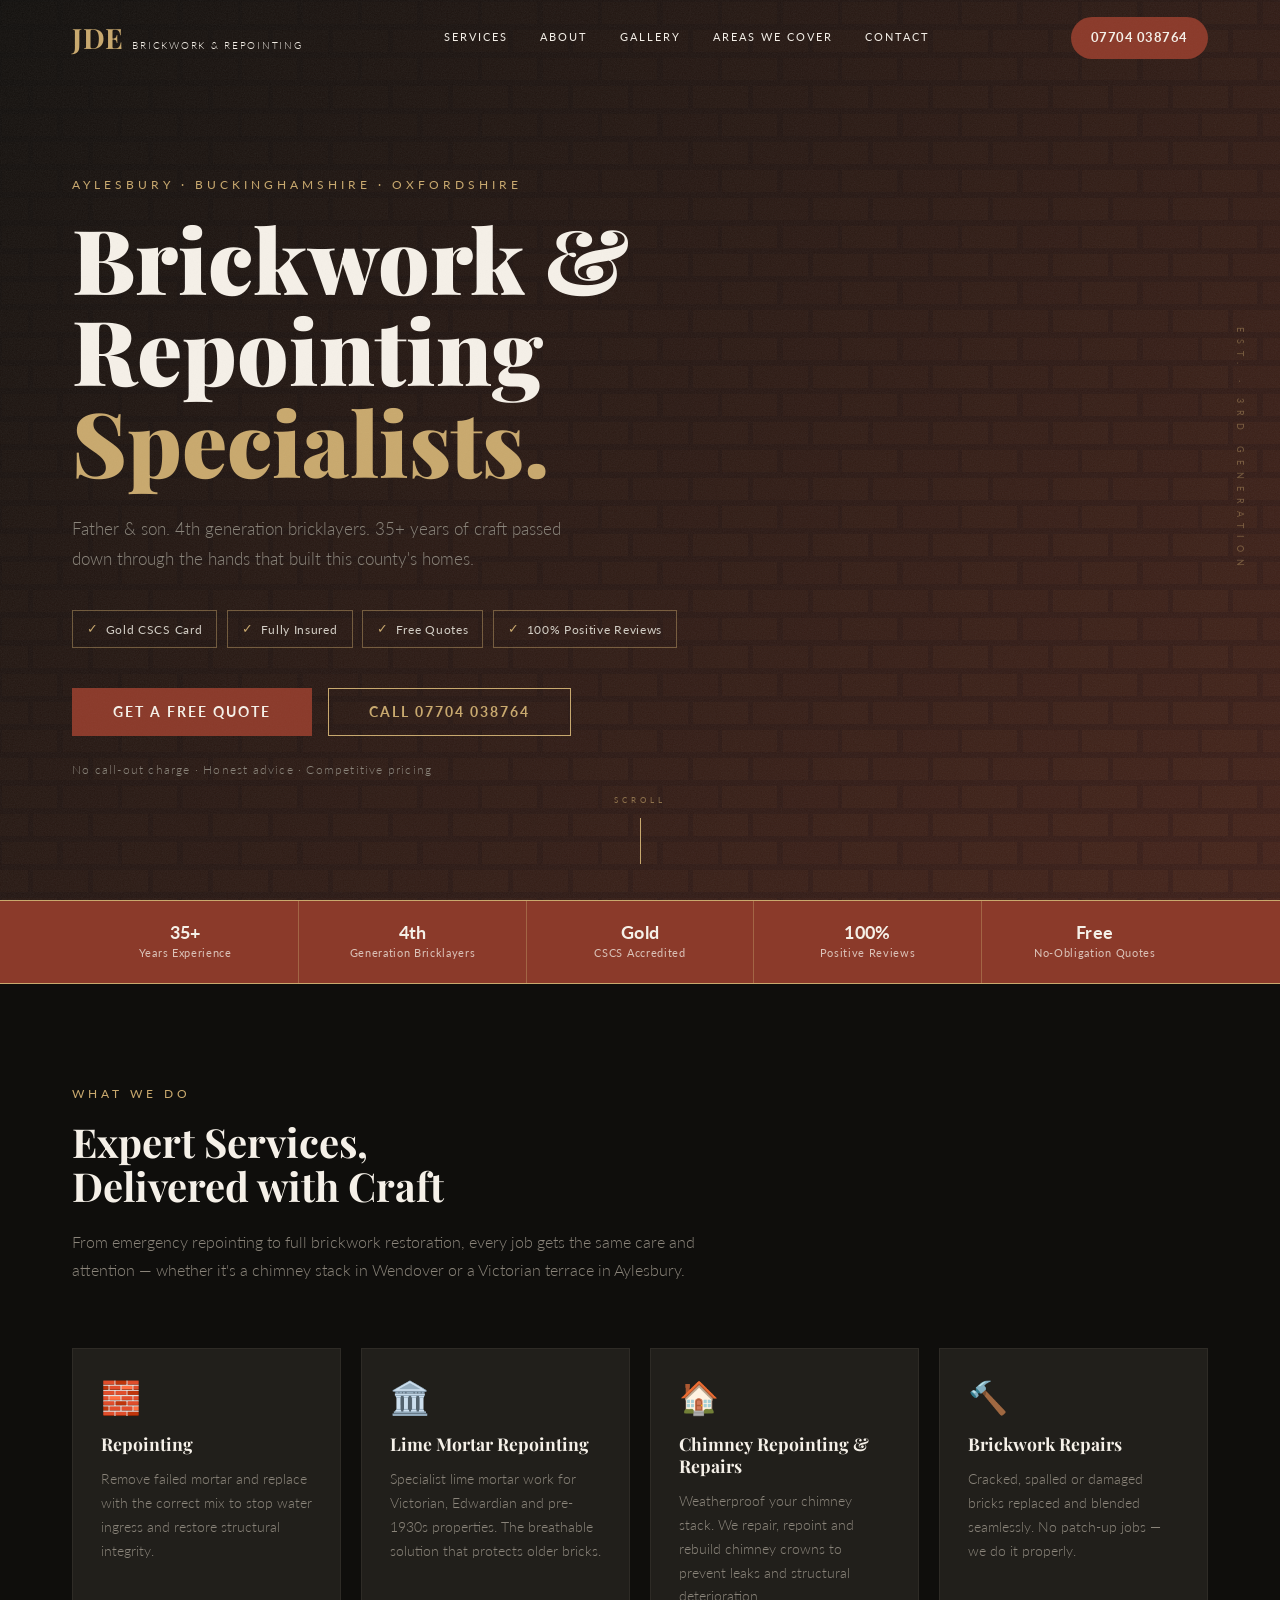
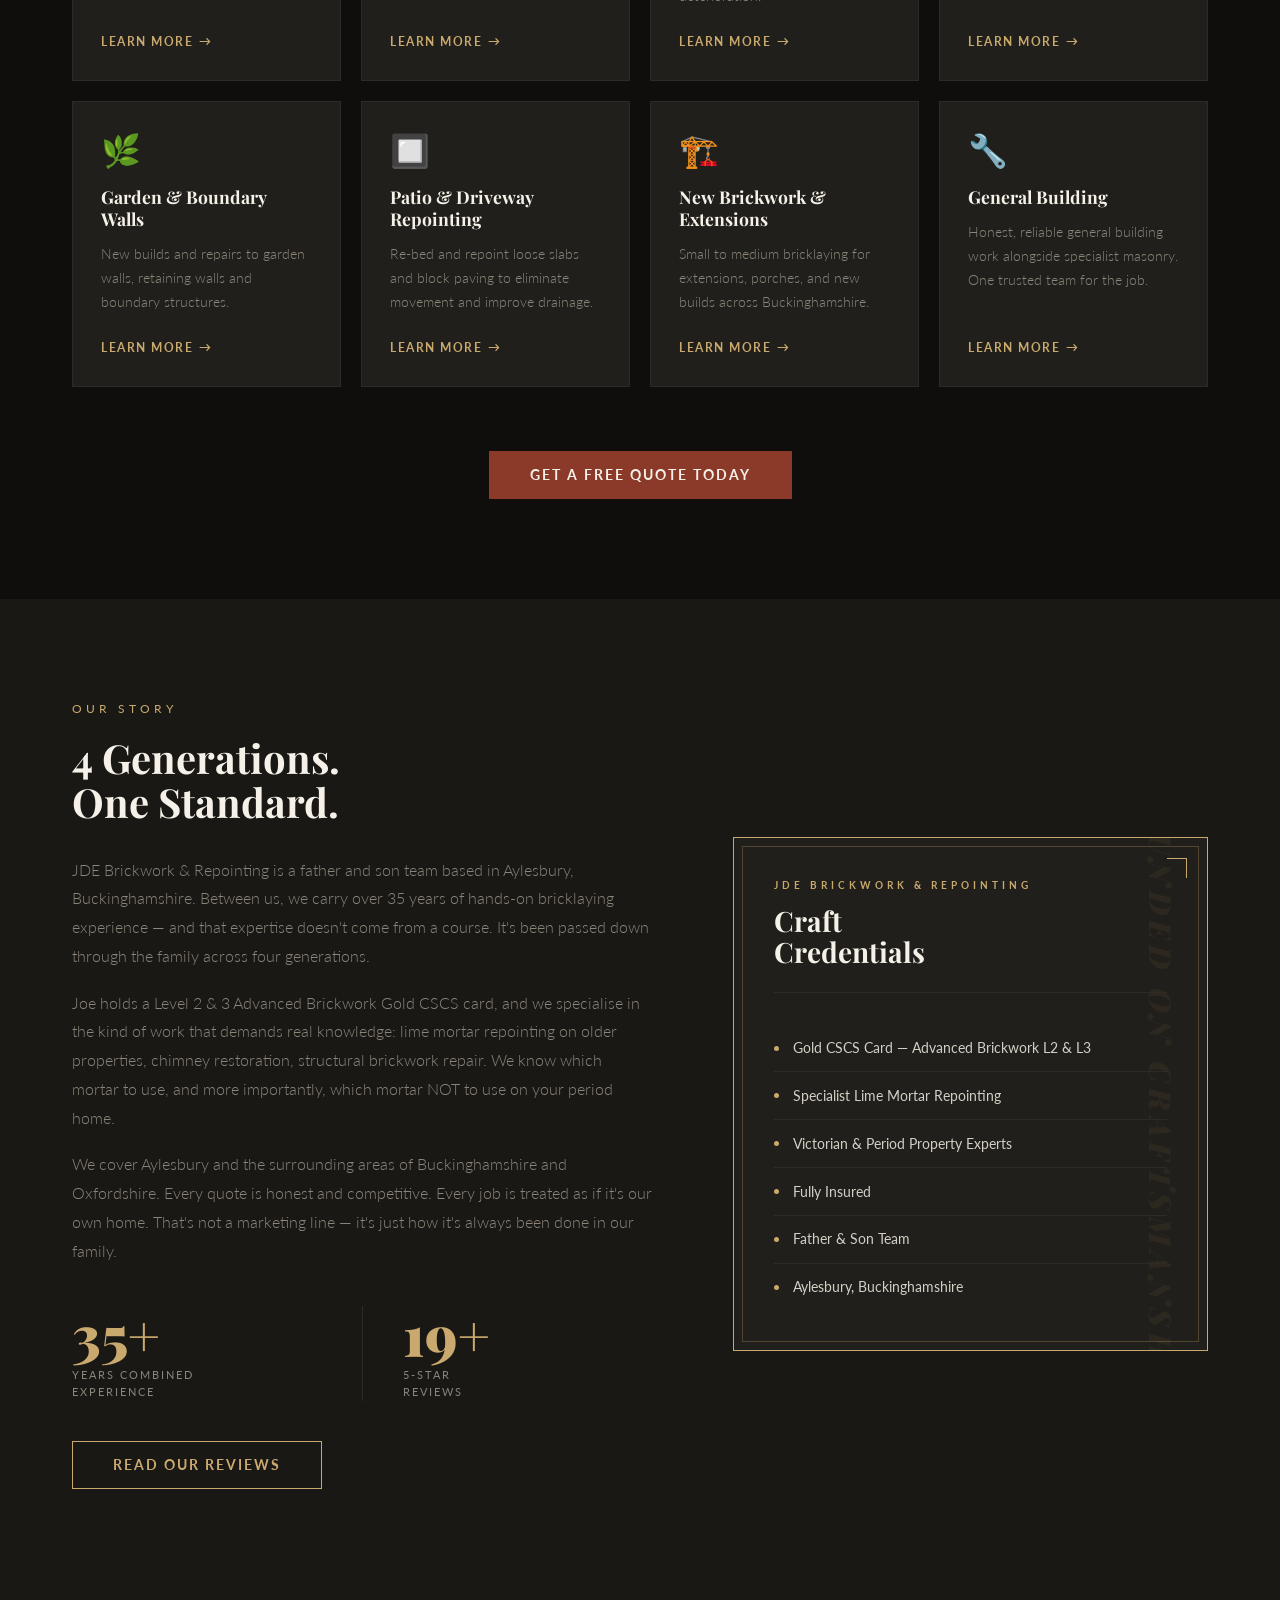
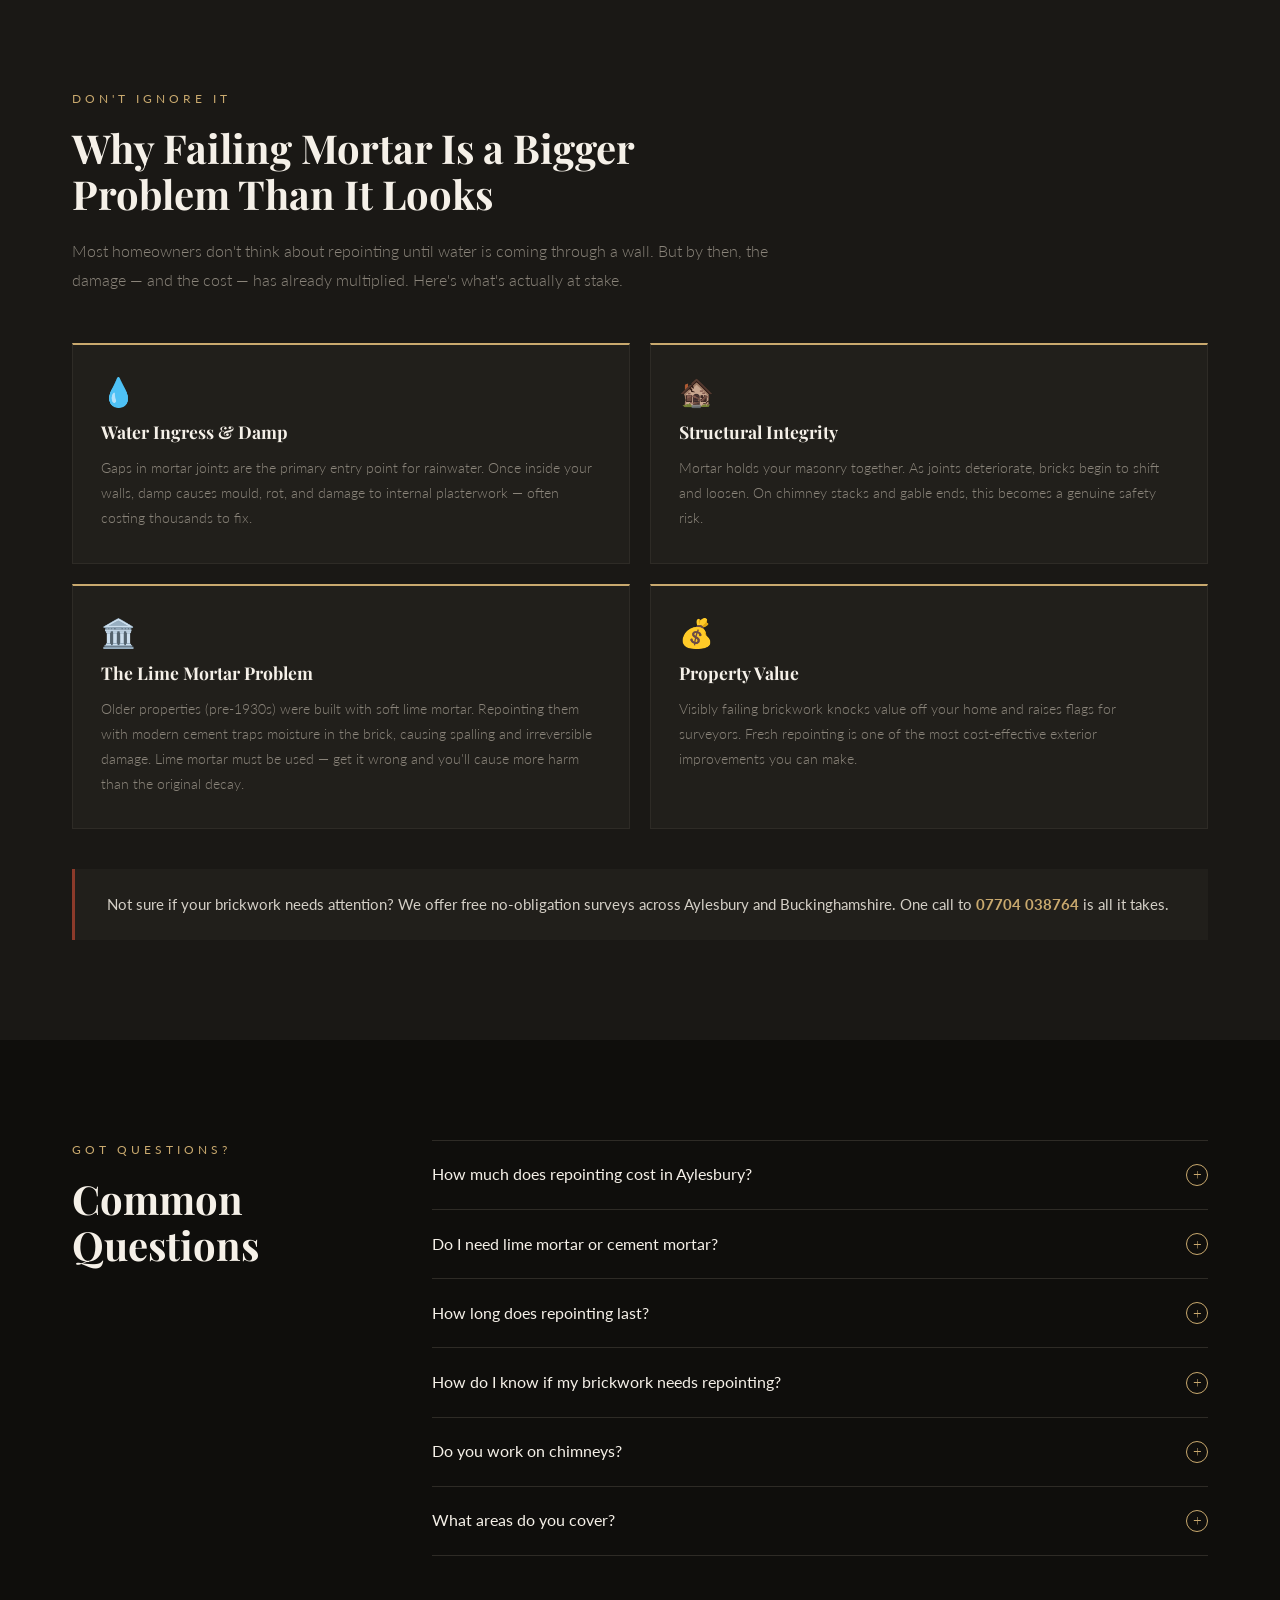
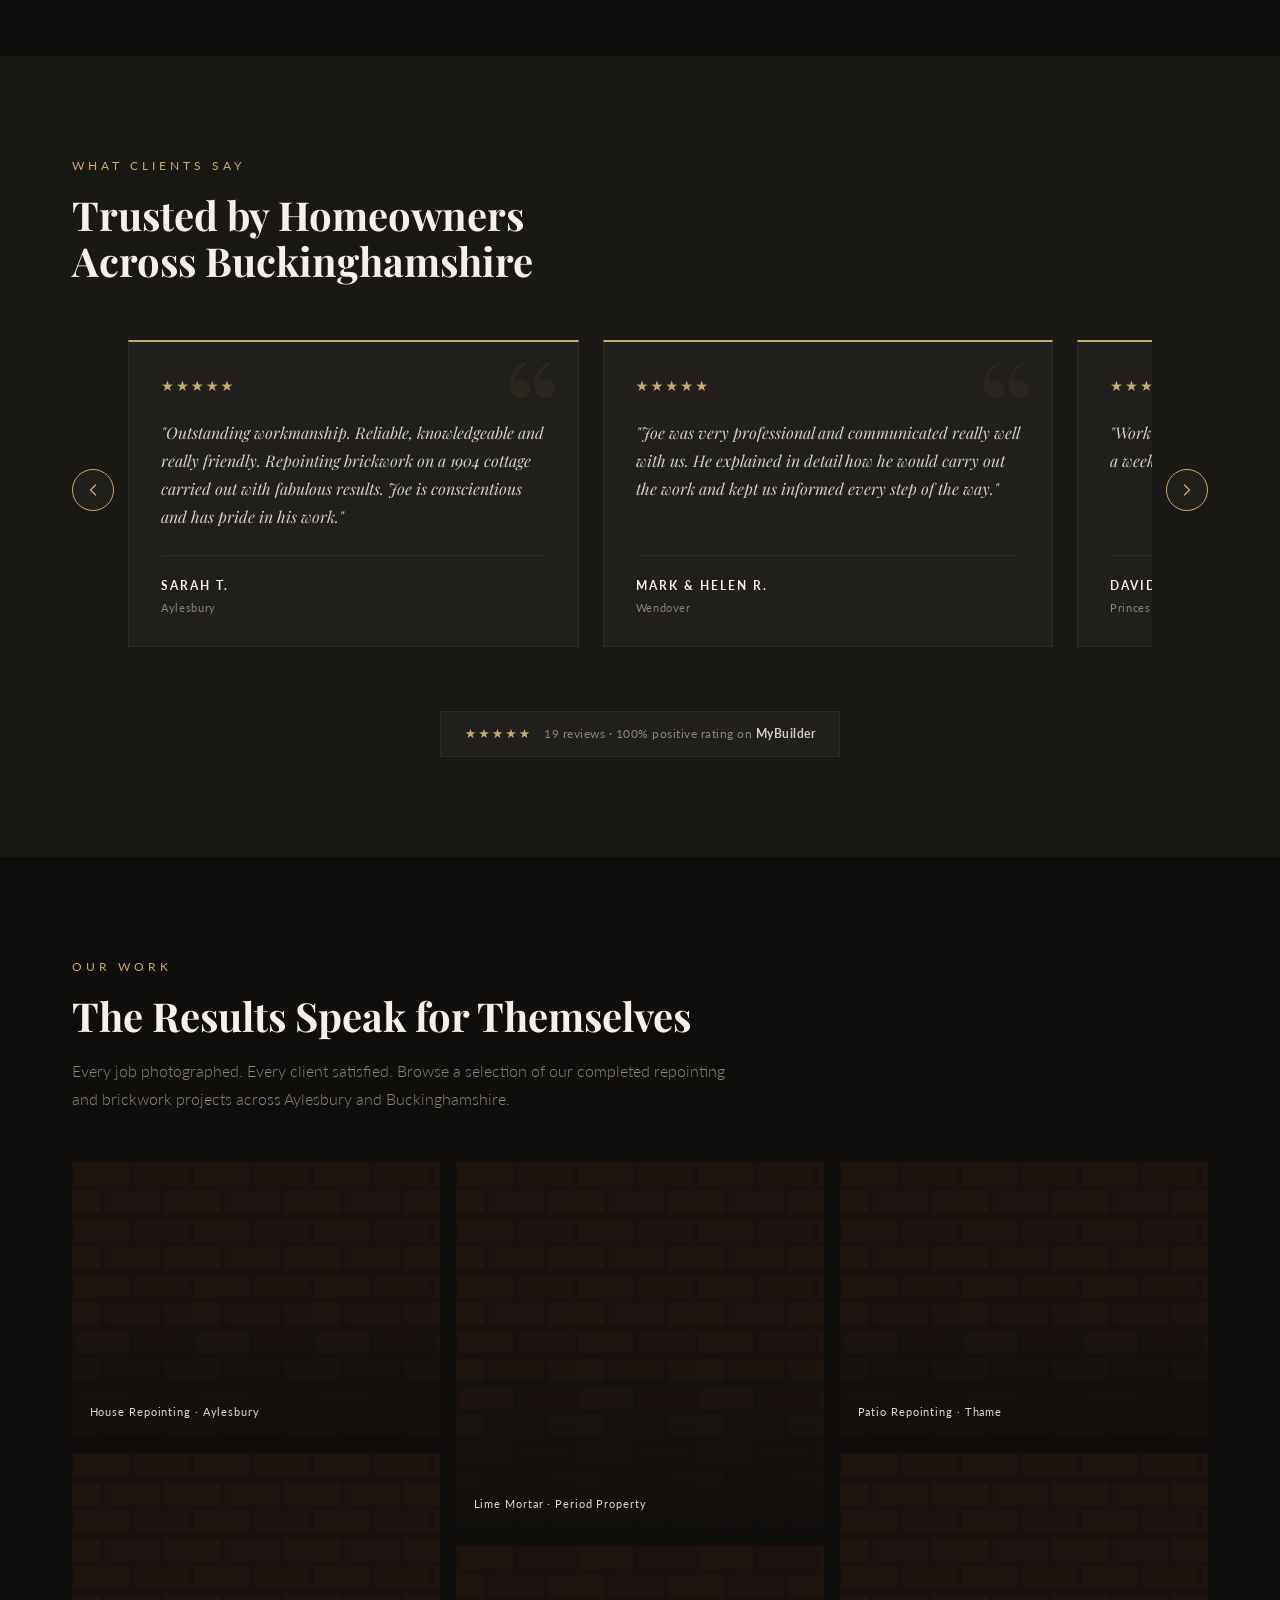
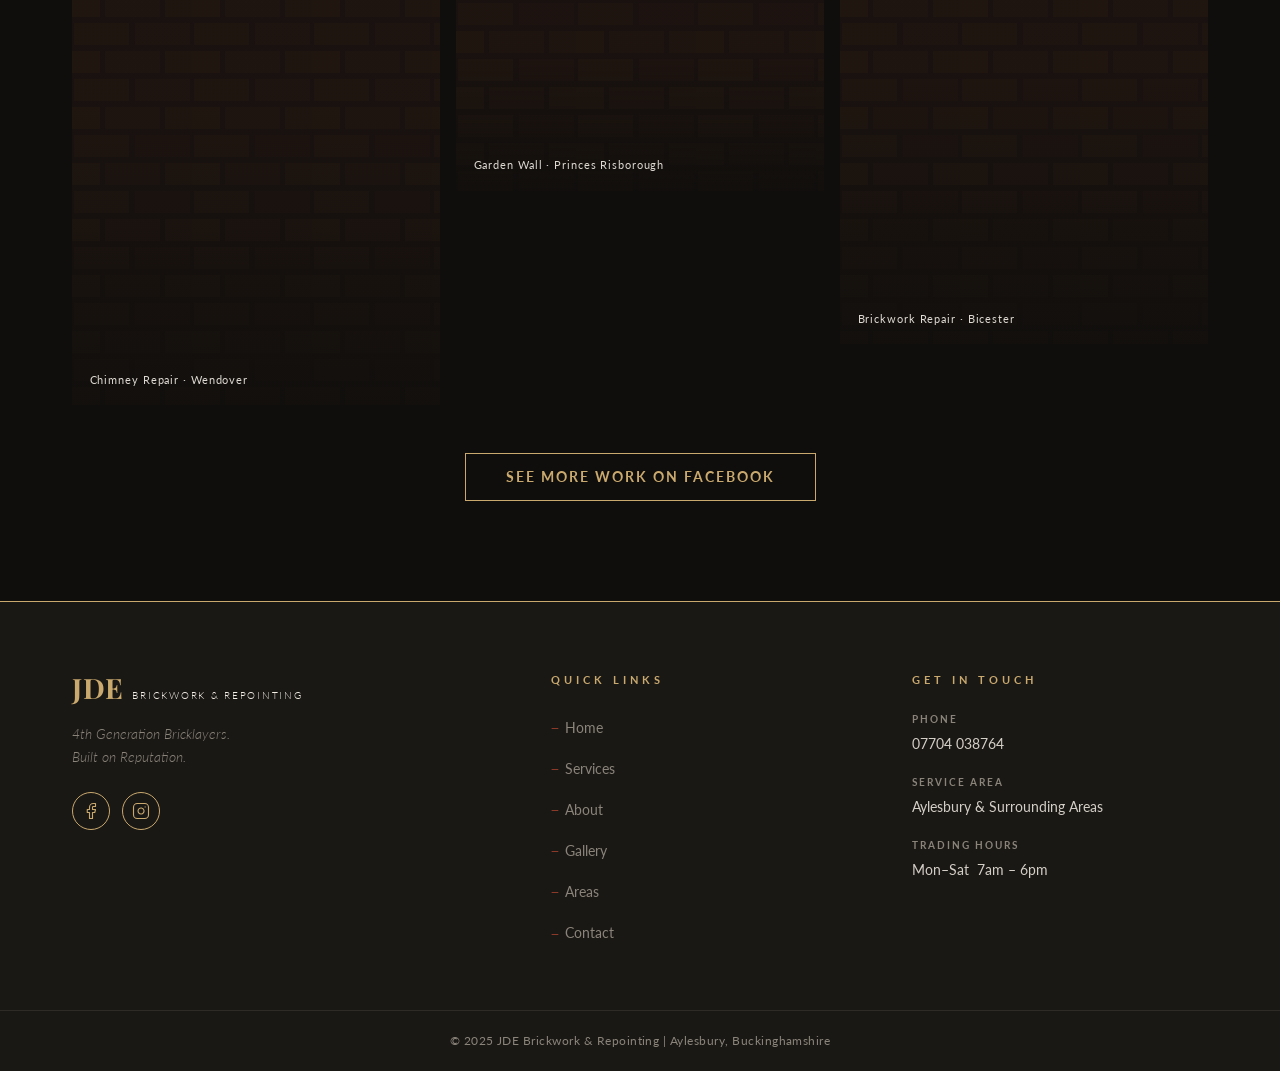
==== index.html @ 81fef05f "Add testimonials carousel and gallery sections Testimonials: --color-bg-soft section with a scroll-s" ====
<!DOCTYPE html>
<html lang="en">
<head>
  <meta charset="UTF-8">
  <meta name="viewport" content="width=device-width, initial-scale=1.0">
  <meta name="description" content="JDE Brickwork &amp; Repointing — specialist brickwork and repointing services in Aylesbury, Buckinghamshire.">
  <title>JDE Brickwork &amp; Repointing | Aylesbury, Buckinghamshire</title>
  <link rel="preconnect" href="https://fonts.googleapis.com">
  <link rel="preconnect" href="https://fonts.gstatic.com" crossorigin>
  <link href="https://fonts.googleapis.com/css2?family=Playfair+Display:wght@400;700;900&family=Lato:wght@300;400;700&display=swap" rel="stylesheet">
  <link rel="stylesheet" href="css/styles.css">
  <link rel="stylesheet" href="css/components.css">
</head>
<body>

  <!-- ===================== NAVIGATION ===================== -->
  <header class="site-nav" id="site-nav">
    <div class="container nav-inner">

      <a href="/" class="nav-logo" aria-label="JDE Brickwork & Repointing — Home">
        <span class="nav-logo__jde">JDE</span>
        <span class="nav-logo__sub">Brickwork &amp; Repointing</span>
      </a>

      <nav class="nav-links" aria-label="Main navigation">
        <a href="#services">Services</a>
        <a href="#about">About</a>
        <a href="#gallery">Gallery</a>
        <a href="#areas">Areas We Cover</a>
        <a href="#contact">Contact</a>
      </nav>

      <a href="tel:07704038764" class="nav-phone">07704 038764</a>

      <button
        class="nav-hamburger"
        id="nav-hamburger"
        aria-label="Toggle menu"
        aria-expanded="false"
        aria-controls="nav-overlay"
      >
        <span></span>
        <span></span>
        <span></span>
      </button>

    </div>
  </header>

  <!-- Mobile full-screen overlay -->
  <div class="nav-overlay" id="nav-overlay" aria-hidden="true">
    <nav class="nav-overlay__links" aria-label="Mobile navigation">
      <a href="#services">Services</a>
      <a href="#about">About</a>
      <a href="#gallery">Gallery</a>
      <a href="#areas">Areas We Cover</a>
      <a href="#contact">Contact</a>
    </nav>
    <a href="tel:07704038764" class="nav-overlay__phone">07704 038764</a>
  </div>

  <!-- ===================== MAIN CONTENT ===================== -->
  <main id="main-content">

    <!-- ===================== HERO ===================== -->
    <section class="hero" id="hero" aria-label="Introduction">

      <div class="hero__grain" aria-hidden="true"></div>
      <div class="hero__vertical-text" aria-hidden="true">Est. &middot; 3rd Generation</div>

      <div class="container hero__inner">

        <span class="section-label hero__label">Aylesbury &middot; Buckinghamshire &middot; Oxfordshire</span>

        <h1 class="hero__heading">
          <span class="hero__line">Brickwork &amp;</span>
          <span class="hero__line">Repointing</span>
          <span class="hero__line hero__line--gold">Specialists.</span>
        </h1>

        <p class="hero__sub">Father &amp; son. 4th generation bricklayers. 35+ years of craft passed down through the hands that built this county's homes.</p>

        <div class="hero__pills" role="list">
          <span class="hero__pill" role="listitem"><span class="hero__check" aria-hidden="true">&#10003;</span> Gold CSCS Card</span>
          <span class="hero__pill" role="listitem"><span class="hero__check" aria-hidden="true">&#10003;</span> Fully Insured</span>
          <span class="hero__pill" role="listitem"><span class="hero__check" aria-hidden="true">&#10003;</span> Free Quotes</span>
          <span class="hero__pill" role="listitem"><span class="hero__check" aria-hidden="true">&#10003;</span> 100% Positive Reviews</span>
        </div>

        <div class="hero__ctas">
          <a href="#contact" class="btn-primary">Get a Free Quote</a>
          <a href="tel:07704038764" class="btn-outline">Call 07704 038764</a>
        </div>

        <p class="hero__small">No call-out charge &middot; Honest advice &middot; Competitive pricing</p>

      </div>

      <div class="hero__scroll-indicator" aria-hidden="true">
        <span class="hero__scroll-label">Scroll</span>
        <div class="hero__scroll-track">
          <div class="hero__scroll-bar"></div>
        </div>
      </div>

    </section>

    <!-- ===================== TRUST BAR ===================== -->
    <div class="trust-bar" aria-label="Trust indicators">
      <div class="trust-bar__inner">

        <div class="trust-bar__item">
          <span class="trust-bar__highlight">35+</span>
          <span class="trust-bar__label">Years Experience</span>
        </div>

        <div class="trust-bar__divider" aria-hidden="true"></div>

        <div class="trust-bar__item">
          <span class="trust-bar__highlight">4th</span>
          <span class="trust-bar__label">Generation Bricklayers</span>
        </div>

        <div class="trust-bar__divider" aria-hidden="true"></div>

        <div class="trust-bar__item">
          <span class="trust-bar__highlight">Gold</span>
          <span class="trust-bar__label">CSCS Accredited</span>
        </div>

        <div class="trust-bar__divider" aria-hidden="true"></div>

        <div class="trust-bar__item">
          <span class="trust-bar__highlight">100%</span>
          <span class="trust-bar__label">Positive Reviews</span>
        </div>

        <div class="trust-bar__divider" aria-hidden="true"></div>

        <div class="trust-bar__item">
          <span class="trust-bar__highlight">Free</span>
          <span class="trust-bar__label">No-Obligation Quotes</span>
        </div>

      </div>
    </div>

    <!-- ===================== SERVICES ===================== -->
    <section class="services section-padding" id="services" aria-labelledby="services-heading">
      <div class="container">

        <div class="services__header">
          <span class="section-label">What We Do</span>
          <h2 id="services-heading">Expert Services,<br>Delivered with Craft</h2>
          <p class="services__intro">From emergency repointing to full brickwork restoration, every job gets the same care and attention — whether it's a chimney stack in Wendover or a Victorian terrace in Aylesbury.</p>
        </div>

        <div class="services__grid">

          <article class="service-card">
            <span class="service-card__icon" aria-hidden="true">🧱</span>
            <h3 class="service-card__title">Repointing</h3>
            <p class="service-card__desc">Remove failed mortar and replace with the correct mix to stop water ingress and restore structural integrity.</p>
            <a href="#contact" class="service-card__link">Learn More <span aria-hidden="true">→</span></a>
          </article>

          <article class="service-card">
            <span class="service-card__icon" aria-hidden="true">🏛️</span>
            <h3 class="service-card__title">Lime Mortar Repointing</h3>
            <p class="service-card__desc">Specialist lime mortar work for Victorian, Edwardian and pre-1930s properties. The breathable solution that protects older bricks.</p>
            <a href="#contact" class="service-card__link">Learn More <span aria-hidden="true">→</span></a>
          </article>

          <article class="service-card">
            <span class="service-card__icon" aria-hidden="true">🏠</span>
            <h3 class="service-card__title">Chimney Repointing &amp; Repairs</h3>
            <p class="service-card__desc">Weatherproof your chimney stack. We repair, repoint and rebuild chimney crowns to prevent leaks and structural deterioration.</p>
            <a href="#contact" class="service-card__link">Learn More <span aria-hidden="true">→</span></a>
          </article>

          <article class="service-card">
            <span class="service-card__icon" aria-hidden="true">🔨</span>
            <h3 class="service-card__title">Brickwork Repairs</h3>
            <p class="service-card__desc">Cracked, spalled or damaged bricks replaced and blended seamlessly. No patch-up jobs — we do it properly.</p>
            <a href="#contact" class="service-card__link">Learn More <span aria-hidden="true">→</span></a>
          </article>

          <article class="service-card">
            <span class="service-card__icon" aria-hidden="true">🌿</span>
            <h3 class="service-card__title">Garden &amp; Boundary Walls</h3>
            <p class="service-card__desc">New builds and repairs to garden walls, retaining walls and boundary structures.</p>
            <a href="#contact" class="service-card__link">Learn More <span aria-hidden="true">→</span></a>
          </article>

          <article class="service-card">
            <span class="service-card__icon" aria-hidden="true">🔲</span>
            <h3 class="service-card__title">Patio &amp; Driveway Repointing</h3>
            <p class="service-card__desc">Re-bed and repoint loose slabs and block paving to eliminate movement and improve drainage.</p>
            <a href="#contact" class="service-card__link">Learn More <span aria-hidden="true">→</span></a>
          </article>

          <article class="service-card">
            <span class="service-card__icon" aria-hidden="true">🏗️</span>
            <h3 class="service-card__title">New Brickwork &amp; Extensions</h3>
            <p class="service-card__desc">Small to medium bricklaying for extensions, porches, and new builds across Buckinghamshire.</p>
            <a href="#contact" class="service-card__link">Learn More <span aria-hidden="true">→</span></a>
          </article>

          <article class="service-card">
            <span class="service-card__icon" aria-hidden="true">🔧</span>
            <h3 class="service-card__title">General Building</h3>
            <p class="service-card__desc">Honest, reliable general building work alongside specialist masonry. One trusted team for the job.</p>
            <a href="#contact" class="service-card__link">Learn More <span aria-hidden="true">→</span></a>
          </article>

        </div>

        <div class="services__cta">
          <a href="#contact" class="btn-primary">Get a Free Quote Today</a>
        </div>

      </div>
    </section>

    <!-- ===================== ABOUT ===================== -->
    <section class="about section-padding" id="about" aria-labelledby="about-heading">
      <div class="container about__grid">

        <!-- Left: Text -->
        <div class="about__text">
          <span class="section-label">Our Story</span>
          <h2 id="about-heading">4 Generations.<br>One Standard.</h2>

          <div class="about__copy">
            <p>JDE Brickwork &amp; Repointing is a father and son team based in Aylesbury, Buckinghamshire. Between us, we carry over 35 years of hands-on bricklaying experience — and that expertise doesn't come from a course. It's been passed down through the family across four generations.</p>
            <p>Joe holds a Level 2 &amp; 3 Advanced Brickwork Gold CSCS card, and we specialise in the kind of work that demands real knowledge: lime mortar repointing on older properties, chimney restoration, structural brickwork repair. We know which mortar to use, and more importantly, which mortar NOT to use on your period home.</p>
            <p>We cover Aylesbury and the surrounding areas of Buckinghamshire and Oxfordshire. Every quote is honest and competitive. Every job is treated as if it's our own home. That's not a marketing line — it's just how it's always been done in our family.</p>
          </div>

          <div class="about__stats" role="list">
            <div class="about__stat" role="listitem">
              <span class="about__stat-number">35+</span>
              <span class="about__stat-label">Years Combined<br>Experience</span>
            </div>
            <div class="about__stat" role="listitem">
              <span class="about__stat-number">19+</span>
              <span class="about__stat-label">5-Star<br>Reviews</span>
            </div>
          </div>

          <a href="#" class="btn-outline">Read Our Reviews</a>
        </div>

        <!-- Right: Credential card -->
        <div class="about__visual" aria-hidden="true">
          <div class="credential-card">

            <div class="credential-card__watermark">Founded on Craftsmanship</div>

            <div class="credential-card__body">
              <p class="credential-card__eyebrow">JDE Brickwork &amp; Repointing</p>
              <h3 class="credential-card__title">Craft<br>Credentials</h3>

              <ul class="credential-card__list">
                <li>
                  <span class="credential-card__dot"></span>
                  <span>Gold CSCS Card — Advanced Brickwork L2 &amp; L3</span>
                </li>
                <li>
                  <span class="credential-card__dot"></span>
                  <span>Specialist Lime Mortar Repointing</span>
                </li>
                <li>
                  <span class="credential-card__dot"></span>
                  <span>Victorian &amp; Period Property Experts</span>
                </li>
                <li>
                  <span class="credential-card__dot"></span>
                  <span>Fully Insured</span>
                </li>
                <li>
                  <span class="credential-card__dot"></span>
                  <span>Father &amp; Son Team</span>
                </li>
                <li>
                  <span class="credential-card__dot"></span>
                  <span>Aylesbury, Buckinghamshire</span>
                </li>
              </ul>
            </div>

          </div>
        </div>

      </div>
    </section>

    <!-- ===================== WHY REPOINTING MATTERS ===================== -->
    <section class="why-repoint section-padding" id="why-repointing" aria-labelledby="why-heading">
      <div class="container">

        <div class="why-repoint__header">
          <span class="section-label">Don't Ignore It</span>
          <h2 id="why-heading">Why Failing Mortar Is a Bigger Problem Than It Looks</h2>
          <p class="why-repoint__intro">Most homeowners don't think about repointing until water is coming through a wall. But by then, the damage — and the cost — has already multiplied. Here's what's actually at stake.</p>
        </div>

        <div class="why-repoint__grid">

          <article class="problem-card">
            <span class="problem-card__icon" aria-hidden="true">💧</span>
            <h3 class="problem-card__title">Water Ingress &amp; Damp</h3>
            <p class="problem-card__body">Gaps in mortar joints are the primary entry point for rainwater. Once inside your walls, damp causes mould, rot, and damage to internal plasterwork — often costing thousands to fix.</p>
          </article>

          <article class="problem-card">
            <span class="problem-card__icon" aria-hidden="true">🏚️</span>
            <h3 class="problem-card__title">Structural Integrity</h3>
            <p class="problem-card__body">Mortar holds your masonry together. As joints deteriorate, bricks begin to shift and loosen. On chimney stacks and gable ends, this becomes a genuine safety risk.</p>
          </article>

          <article class="problem-card">
            <span class="problem-card__icon" aria-hidden="true">🏛️</span>
            <h3 class="problem-card__title">The Lime Mortar Problem</h3>
            <p class="problem-card__body">Older properties (pre-1930s) were built with soft lime mortar. Repointing them with modern cement traps moisture in the brick, causing spalling and irreversible damage. Lime mortar must be used — get it wrong and you'll cause more harm than the original decay.</p>
          </article>

          <article class="problem-card">
            <span class="problem-card__icon" aria-hidden="true">💰</span>
            <h3 class="problem-card__title">Property Value</h3>
            <p class="problem-card__body">Visibly failing brickwork knocks value off your home and raises flags for surveyors. Fresh repointing is one of the most cost-effective exterior improvements you can make.</p>
          </article>

        </div>

        <aside class="why-repoint__infobox" role="note" aria-label="Free survey offer">
          <p>Not sure if your brickwork needs attention? We offer free no-obligation surveys across Aylesbury and Buckinghamshire. One call to <a href="tel:07704038764">07704 038764</a> is all it takes.</p>
        </aside>

      </div>
    </section>

    <!-- ===================== FAQ ===================== -->
    <section class="faq section-padding" id="faq" aria-labelledby="faq-heading">
      <div class="container faq__inner">

        <div class="faq__header">
          <span class="section-label">Got Questions?</span>
          <h2 id="faq-heading">Common Questions</h2>
        </div>

        <div class="faq__list">

          <div class="faq__item">
            <h3 class="faq__question-wrap">
              <button class="faq__question" aria-expanded="false" aria-controls="faq-answer-1">
                <span>How much does repointing cost in Aylesbury?</span>
                <span class="faq__icon" aria-hidden="true">+</span>
              </button>
            </h3>
            <div class="faq__answer" id="faq-answer-1" role="region">
              <div class="faq__answer-inner">
                <p>Repointing is typically priced per square metre. Costs vary depending on the size of the area, access requirements (scaffolding), and the type of mortar needed. Most residential jobs in the Aylesbury area range from £500–£2,500. We provide free, detailed written quotes — call us on <a href="tel:07704038764">07704 038764</a>.</p>
              </div>
            </div>
          </div>

          <div class="faq__item">
            <h3 class="faq__question-wrap">
              <button class="faq__question" aria-expanded="false" aria-controls="faq-answer-2">
                <span>Do I need lime mortar or cement mortar?</span>
                <span class="faq__icon" aria-hidden="true">+</span>
              </button>
            </h3>
            <div class="faq__answer" id="faq-answer-2" role="region">
              <div class="faq__answer-inner">
                <p>If your property was built before 1930, you almost certainly need lime mortar. Using modern cement on older brickwork traps moisture inside the wall, causing bricks to crack and spall. We'll assess your property and advise the correct mix — it's one of the most important decisions in any repointing job.</p>
              </div>
            </div>
          </div>

          <div class="faq__item">
            <h3 class="faq__question-wrap">
              <button class="faq__question" aria-expanded="false" aria-controls="faq-answer-3">
                <span>How long does repointing last?</span>
                <span class="faq__icon" aria-hidden="true">+</span>
              </button>
            </h3>
            <div class="faq__answer" id="faq-answer-3" role="region">
              <div class="faq__answer-inner">
                <p>When done correctly with the right mortar mix, repointing typically lasts 20–30 years or more. Poor work or wrong materials can fail within a few years — which is why choosing a specialist with the right qualifications matters.</p>
              </div>
            </div>
          </div>

          <div class="faq__item">
            <h3 class="faq__question-wrap">
              <button class="faq__question" aria-expanded="false" aria-controls="faq-answer-4">
                <span>How do I know if my brickwork needs repointing?</span>
                <span class="faq__icon" aria-hidden="true">+</span>
              </button>
            </h3>
            <div class="faq__answer" id="faq-answer-4" role="region">
              <div class="faq__answer-inner">
                <p>Common signs include: crumbling or recessed mortar joints you can pick out with a key, visible cracks in mortar lines, damp patches on internal walls, or loose and wobbly bricks. If in doubt, we offer free surveys.</p>
              </div>
            </div>
          </div>

          <div class="faq__item">
            <h3 class="faq__question-wrap">
              <button class="faq__question" aria-expanded="false" aria-controls="faq-answer-5">
                <span>Do you work on chimneys?</span>
                <span class="faq__icon" aria-hidden="true">+</span>
              </button>
            </h3>
            <div class="faq__answer" id="faq-answer-5" role="region">
              <div class="faq__answer-inner">
                <p>Yes. Chimney repointing is one of our specialist services. We repair and repoint chimney stacks, replace chimney crowns, and carry out lead flashing repairs. We can arrange scaffolding or MEWP access where required.</p>
              </div>
            </div>
          </div>

          <div class="faq__item">
            <h3 class="faq__question-wrap">
              <button class="faq__question" aria-expanded="false" aria-controls="faq-answer-6">
                <span>What areas do you cover?</span>
                <span class="faq__icon" aria-hidden="true">+</span>
              </button>
            </h3>
            <div class="faq__answer" id="faq-answer-6" role="region">
              <div class="faq__answer-inner">
                <p>We're based in Aylesbury and cover all of Buckinghamshire and Oxfordshire including Wendover, Princes Risborough, Thame, Bicester, Tring, Leighton Buzzard, and surrounding villages.</p>
              </div>
            </div>
          </div>

        </div>

      </div>
    </section>

    <!-- ===================== TESTIMONIALS ===================== -->
    <section class="testimonials section-padding" id="testimonials" aria-labelledby="testimonials-heading">
      <div class="container">

        <div class="testimonials__header">
          <span class="section-label">What Clients Say</span>
          <h2 id="testimonials-heading">Trusted by Homeowners Across Buckinghamshire</h2>
        </div>

        <div class="testimonials__carousel-wrap">

          <button class="testimonials__arrow testimonials__arrow--prev" id="testimonials-prev" aria-label="Previous testimonial">
            <svg xmlns="http://www.w3.org/2000/svg" width="20" height="20" viewBox="0 0 24 24" fill="none" stroke="currentColor" stroke-width="1.5" stroke-linecap="round" stroke-linejoin="round" aria-hidden="true"><polyline points="15 18 9 12 15 6"/></svg>
          </button>

          <div class="testimonials__track" id="testimonials-track" role="region" aria-label="Customer testimonials">

            <article class="testimonial-card">
              <div class="testimonial-card__stars" aria-label="5 stars">★★★★★</div>
              <blockquote class="testimonial-card__quote">
                <p>"Outstanding workmanship. Reliable, knowledgeable and really friendly. Repointing brickwork on a 1904 cottage carried out with fabulous results. Joe is conscientious and has pride in his work."</p>
              </blockquote>
              <footer class="testimonial-card__footer">
                <span class="testimonial-card__name">Sarah T.</span>
                <span class="testimonial-card__location">Aylesbury</span>
              </footer>
            </article>

            <article class="testimonial-card">
              <div class="testimonial-card__stars" aria-label="5 stars">★★★★★</div>
              <blockquote class="testimonial-card__quote">
                <p>"Joe was very professional and communicated really well with us. He explained in detail how he would carry out the work and kept us informed every step of the way."</p>
              </blockquote>
              <footer class="testimonial-card__footer">
                <span class="testimonial-card__name">Mark &amp; Helen R.</span>
                <span class="testimonial-card__location">Wendover</span>
              </footer>
            </article>

            <article class="testimonial-card">
              <div class="testimonial-card__stars" aria-label="5 stars">★★★★★</div>
              <blockquote class="testimonial-card__quote">
                <p>"Work was completed to a high standard over a period of a week. Would recommend JDE for pointing work."</p>
              </blockquote>
              <footer class="testimonial-card__footer">
                <span class="testimonial-card__name">David K.</span>
                <span class="testimonial-card__location">Princes Risborough</span>
              </footer>
            </article>

            <article class="testimonial-card">
              <div class="testimonial-card__stars" aria-label="5 stars">★★★★★</div>
              <blockquote class="testimonial-card__quote">
                <p>"Joe saved me money by knowing exactly what was needed and did it. His workmanship was excellent, tidy and efficient — he left things neat. I'd definitely use him again."</p>
              </blockquote>
              <footer class="testimonial-card__footer">
                <span class="testimonial-card__name">Sylvia</span>
                <span class="testimonial-card__location">Aylesbury</span>
              </footer>
            </article>

            <article class="testimonial-card">
              <div class="testimonial-card__stars" aria-label="5 stars">★★★★★</div>
              <blockquote class="testimonial-card__quote">
                <p>"Attentive, skilful and quick! Really pleased with the results. Would not hesitate to recommend JDE to anyone needing brickwork or repointing."</p>
              </blockquote>
              <footer class="testimonial-card__footer">
                <span class="testimonial-card__name">James P.</span>
                <span class="testimonial-card__location">Thame</span>
              </footer>
            </article>

          </div>

          <button class="testimonials__arrow testimonials__arrow--next" id="testimonials-next" aria-label="Next testimonial">
            <svg xmlns="http://www.w3.org/2000/svg" width="20" height="20" viewBox="0 0 24 24" fill="none" stroke="currentColor" stroke-width="1.5" stroke-linecap="round" stroke-linejoin="round" aria-hidden="true"><polyline points="9 18 15 12 9 6"/></svg>
          </button>

        </div>

        <div class="testimonials__footer">
          <div class="mybuilder-badge">
            <span class="mybuilder-badge__stars" aria-hidden="true">★★★★★</span>
            <span class="mybuilder-badge__text">19 reviews &middot; 100% positive rating on <strong>MyBuilder</strong></span>
          </div>
        </div>

      </div>
    </section>

    <!-- ===================== GALLERY ===================== -->
    <section class="gallery section-padding" id="gallery" aria-labelledby="gallery-heading">
      <div class="container">

        <div class="gallery__header">
          <span class="section-label">Our Work</span>
          <h2 id="gallery-heading">The Results Speak for Themselves</h2>
          <p class="gallery__intro">Every job photographed. Every client satisfied. Browse a selection of our completed repointing and brickwork projects across Aylesbury and Buckinghamshire.</p>
        </div>

        <!-- Replace placeholder divs with actual <img> tags when client provides photos -->
        <div class="gallery__grid" role="list">

          <div class="gallery-item" role="listitem">
            <div class="gallery-item__media gallery-item__media--1"></div>
            <div class="gallery-item__overlay">
              <span class="gallery-item__label">House Repointing · Aylesbury</span>
              <span class="gallery-item__view" aria-hidden="true">View Project</span>
            </div>
          </div>

          <div class="gallery-item" role="listitem">
            <div class="gallery-item__media gallery-item__media--2"></div>
            <div class="gallery-item__overlay">
              <span class="gallery-item__label">Chimney Repair · Wendover</span>
              <span class="gallery-item__view" aria-hidden="true">View Project</span>
            </div>
          </div>

          <div class="gallery-item" role="listitem">
            <div class="gallery-item__media gallery-item__media--3"></div>
            <div class="gallery-item__overlay">
              <span class="gallery-item__label">Lime Mortar · Period Property</span>
              <span class="gallery-item__view" aria-hidden="true">View Project</span>
            </div>
          </div>

          <div class="gallery-item" role="listitem">
            <div class="gallery-item__media gallery-item__media--4"></div>
            <div class="gallery-item__overlay">
              <span class="gallery-item__label">Garden Wall · Princes Risborough</span>
              <span class="gallery-item__view" aria-hidden="true">View Project</span>
            </div>
          </div>

          <div class="gallery-item" role="listitem">
            <div class="gallery-item__media gallery-item__media--5"></div>
            <div class="gallery-item__overlay">
              <span class="gallery-item__label">Patio Repointing · Thame</span>
              <span class="gallery-item__view" aria-hidden="true">View Project</span>
            </div>
          </div>

          <div class="gallery-item" role="listitem">
            <div class="gallery-item__media gallery-item__media--6"></div>
            <div class="gallery-item__overlay">
              <span class="gallery-item__label">Brickwork Repair · Bicester</span>
              <span class="gallery-item__view" aria-hidden="true">View Project</span>
            </div>
          </div>

        </div>

        <div class="gallery__cta">
          <a href="#" class="btn-outline">See More Work on Facebook</a>
        </div>

      </div>
    </section>

  </main>

  <!-- ===================== FOOTER ===================== -->
  <footer class="site-footer">
    <div class="container footer-grid">

      <!-- Col 1: Brand -->
      <div class="footer-col">
        <a href="/" class="nav-logo nav-logo--footer" aria-label="JDE Brickwork & Repointing — Home">
          <span class="nav-logo__jde">JDE</span>
          <span class="nav-logo__sub">Brickwork &amp; Repointing</span>
        </a>
        <p class="footer-tagline">4th Generation Bricklayers.<br>Built on Reputation.</p>
        <div class="footer-socials">
          <a href="#" class="footer-social-icon" aria-label="Follow us on Facebook">
            <svg xmlns="http://www.w3.org/2000/svg" width="18" height="18" viewBox="0 0 24 24" fill="none" stroke="currentColor" stroke-width="1.5" stroke-linecap="round" stroke-linejoin="round" aria-hidden="true">
              <path d="M18 2h-3a5 5 0 0 0-5 5v3H7v4h3v8h4v-8h3l1-4h-4V7a1 1 0 0 1 1-1h3z"/>
            </svg>
          </a>
          <a href="#" class="footer-social-icon" aria-label="Follow us on Instagram">
            <svg xmlns="http://www.w3.org/2000/svg" width="18" height="18" viewBox="0 0 24 24" fill="none" stroke="currentColor" stroke-width="1.5" stroke-linecap="round" stroke-linejoin="round" aria-hidden="true">
              <rect x="2" y="2" width="20" height="20" rx="5" ry="5"/>
              <path d="M16 11.37A4 4 0 1 1 12.63 8 4 4 0 0 1 16 11.37z"/>
              <line x1="17.5" y1="6.5" x2="17.51" y2="6.5"/>
            </svg>
          </a>
        </div>
      </div>

      <!-- Col 2: Quick Links -->
      <div class="footer-col">
        <h3 class="footer-heading">Quick Links</h3>
        <ul class="footer-links">
          <li><a href="/">Home</a></li>
          <li><a href="#services">Services</a></li>
          <li><a href="#about">About</a></li>
          <li><a href="#gallery">Gallery</a></li>
          <li><a href="#areas">Areas</a></li>
          <li><a href="#contact">Contact</a></li>
        </ul>
      </div>

      <!-- Col 3: Contact details -->
      <div class="footer-col">
        <h3 class="footer-heading">Get In Touch</h3>
        <ul class="footer-contact-list">
          <li>
            <span class="footer-contact-label">Phone</span>
            <a href="tel:07704038764">07704 038764</a>
          </li>
          <li>
            <span class="footer-contact-label">Service Area</span>
            <span>Aylesbury &amp; Surrounding Areas</span>
          </li>
          <li>
            <span class="footer-contact-label">Trading Hours</span>
            <span>Mon–Sat &nbsp;7am – 6pm</span>
          </li>
        </ul>
      </div>

    </div>

    <div class="footer-bottom">
      <div class="container">
        <p>&copy; 2025 JDE Brickwork &amp; Repointing | Aylesbury, Buckinghamshire</p>
      </div>
    </div>
  </footer>

  <script src="js/main.js"></script>
</body>
</html>
---- css/styles.css ----
/* =========================================
   GLOBAL STYLES
   JDE Brickwork & Repointing
   ========================================= */

/* --- Google Fonts --- */
@import url('https://fonts.googleapis.com/css2?family=Playfair+Display:wght@400;700;900&family=Lato:wght@300;400;700&display=swap');

/* --- CSS Custom Properties --- */
:root {
  --color-bg:          #0f0e0c;
  --color-bg-soft:     #1a1815;
  --color-surface:     #211f1b;
  --color-brick:       #8B3A2A;
  --color-brick-light: #b84e38;
  --color-gold:        #C9A96E;
  --color-gold-light:  #e0c48a;
  --color-white:       #F5F0E8;
  --color-text:        #d4cfc6;
  --color-text-muted:  #8a847a;
  --color-border:      #2e2b26;

  --font-heading: 'Playfair Display', Georgia, serif;
  --font-body:    'Lato', system-ui, sans-serif;

  --transition-base: 0.3s ease;
}

/* --- Reset & Box Model --- */
*,
*::before,
*::after {
  box-sizing: border-box;
  margin: 0;
  padding: 0;
}

html {
  scroll-behavior: smooth;
  font-size: 16px;
}

/* --- Custom Scrollbar --- */
::-webkit-scrollbar {
  width: 6px;
}

::-webkit-scrollbar-track {
  background: var(--color-bg);
}

::-webkit-scrollbar-thumb {
  background: var(--color-brick);
  border-radius: 0;
}

::-webkit-scrollbar-thumb:hover {
  background: var(--color-brick-light);
}

/* Firefox */
* {
  scrollbar-width: thin;
  scrollbar-color: var(--color-brick) var(--color-bg);
}

/* --- Selection --- */
::selection {
  background: var(--color-brick);
  color: var(--color-white);
}

/* --- Body --- */
body {
  background-color: var(--color-bg);
  color: var(--color-text);
  font-family: var(--font-body);
  font-size: 1rem;
  font-weight: 400;
  line-height: 1.7;
  -webkit-font-smoothing: antialiased;
  -moz-osx-font-smoothing: grayscale;
  position: relative;
  overflow-x: hidden;
}

/* --- Grain texture overlay --- */
body::before {
  content: '';
  position: fixed;
  inset: 0;
  z-index: 9999;
  pointer-events: none;
  opacity: 0.035;
  background-image: url("data:image/svg+xml,%3Csvg xmlns='http://www.w3.org/2000/svg' width='300' height='300'%3E%3Cfilter id='noise'%3E%3CfeTurbulence type='fractalNoise' baseFrequency='0.75' numOctaves='4' stitchTiles='stitch'/%3E%3CfeColorMatrix type='saturate' values='0'/%3E%3C/filter%3E%3Crect width='300' height='300' filter='url(%23noise)' opacity='1'/%3E%3C/svg%3E");
  background-repeat: repeat;
  background-size: 300px 300px;
}

/* --- Typography --- */
h1, h2, h3, h4, h5, h6 {
  font-family: var(--font-heading);
  color: var(--color-white);
  line-height: 1.15;
  font-weight: 700;
}

h1 { font-size: 3.5rem; }
h2 { font-size: 2.5rem; }
h3 { font-size: 1.5rem; }
h4 { font-size: 1.25rem; }
h5 { font-size: 1.1rem; }
h6 { font-size: 1rem; }

p {
  color: var(--color-text);
  margin-bottom: 1rem;
}

p:last-child {
  margin-bottom: 0;
}

a {
  color: var(--color-gold);
  text-decoration: none;
  transition: color var(--transition-base);
}

a:hover {
  color: var(--color-gold-light);
}

img {
  max-width: 100%;
  display: block;
}

ul, ol {
  list-style: none;
}

/* --- Utility: Container --- */
.container {
  max-width: 1200px;
  margin-left: auto;
  margin-right: auto;
  padding-left: 2rem;
  padding-right: 2rem;
}

/* --- Utility: Section Padding --- */
.section-padding {
  padding-top: 100px;
  padding-bottom: 100px;
}

/* --- Utility: Text Colours --- */
.text-gold {
  color: var(--color-gold);
}

.text-brick {
  color: var(--color-brick-light);
}

/* --- Utility: Section Label --- */
.section-label {
  display: block;
  font-family: var(--font-body);
  font-size: 0.75rem;
  font-variant: small-caps;
  letter-spacing: 4px;
  color: var(--color-gold);
  text-transform: uppercase;
  margin-bottom: 1rem;
}

/* --- Utility: Buttons --- */
.btn-primary,
.btn-outline {
  display: inline-block;
  font-family: var(--font-body);
  font-size: 0.875rem;
  font-weight: 700;
  text-transform: uppercase;
  letter-spacing: 2px;
  padding: 16px 40px;
  border-radius: 0;
  border: none;
  cursor: pointer;
  transition: background-color var(--transition-base),
              color var(--transition-base),
              border-color var(--transition-base);
  text-align: center;
  line-height: 1;
  text-decoration: none;
}

.btn-primary {
  background-color: var(--color-brick);
  color: var(--color-white);
  border: 1px solid var(--color-brick);
}

.btn-primary:hover {
  background-color: var(--color-gold);
  border-color: var(--color-gold);
  color: var(--color-bg);
}

.btn-outline {
  background-color: transparent;
  color: var(--color-gold);
  border: 1px solid var(--color-gold);
}

.btn-outline:hover {
  background-color: var(--color-gold);
  color: var(--color-bg);
}
---- css/components.css ----
/* =========================================
   COMPONENT STYLES
   JDE Brickwork & Repointing
   ========================================= */


/* =========================================
   NAVIGATION
   ========================================= */

.site-nav {
  position: fixed;
  top: 0;
  left: 0;
  right: 0;
  z-index: 1000;
  background: transparent;
  border-bottom: 1px solid transparent;
  transition: background-color 0.4s ease, border-color 0.4s ease;
}

.site-nav.scrolled {
  background-color: var(--color-bg-soft);
  border-bottom-color: var(--color-border);
}

.nav-inner {
  display: flex;
  align-items: center;
  justify-content: space-between;
  height: 76px;
}

/* --- Logo --- */
.nav-logo {
  display: flex;
  align-items: baseline;
  gap: 0.55rem;
  text-decoration: none;
  flex-shrink: 0;
  color: inherit;
}

.nav-logo__jde {
  font-family: var(--font-heading);
  font-weight: 700;
  font-size: 1.75rem;
  color: var(--color-gold);
  line-height: 1;
  letter-spacing: 0.02em;
}

.nav-logo__sub {
  font-family: var(--font-body);
  font-weight: 300;
  font-size: 0.6rem;
  font-variant: small-caps;
  text-transform: uppercase;
  letter-spacing: 0.18em;
  color: var(--color-white);
  line-height: 1;
}

/* --- Desktop nav links --- */
.nav-links {
  display: flex;
  align-items: center;
  gap: 2rem;
  list-style: none;
}

.nav-links a {
  font-family: var(--font-body);
  font-weight: 400;
  font-size: 0.7rem;
  font-variant: small-caps;
  text-transform: uppercase;
  letter-spacing: 2px;
  color: var(--color-white);
  text-decoration: none;
  position: relative;
  padding-bottom: 3px;
  transition: color 0.3s ease;
}

.nav-links a::after {
  content: '';
  position: absolute;
  bottom: 0;
  left: 0;
  width: 100%;
  height: 1px;
  background-color: var(--color-gold);
  transform: scaleX(0);
  transform-origin: left center;
  transition: transform 0.3s ease;
}

.nav-links a:hover {
  color: var(--color-gold);
}

.nav-links a:hover::after {
  transform: scaleX(1);
}

/* --- Phone pill --- */
.nav-phone {
  display: inline-flex;
  align-items: center;
  font-family: var(--font-body);
  font-weight: 700;
  font-size: 0.8rem;
  letter-spacing: 0.04em;
  color: var(--color-white);
  background-color: var(--color-brick);
  padding: 10px 20px;
  border-radius: 100px;
  text-decoration: none;
  flex-shrink: 0;
  transition: background-color 0.3s ease;
}

.nav-phone:hover {
  background-color: var(--color-brick-light);
  color: var(--color-white);
}

/* --- Hamburger button --- */
.nav-hamburger {
  display: none;
  flex-direction: column;
  justify-content: center;
  align-items: center;
  gap: 5px;
  width: 40px;
  height: 40px;
  background: none;
  border: none;
  cursor: pointer;
  padding: 4px;
  flex-shrink: 0;
  z-index: 1100;
  position: relative;
}

.nav-hamburger span {
  display: block;
  width: 24px;
  height: 1.5px;
  background-color: var(--color-white);
  transition: transform 0.35s ease, opacity 0.25s ease;
  transform-origin: center;
}

/* Animate to X */
.nav-hamburger.is-open span:nth-child(1) {
  transform: translateY(6.5px) rotate(45deg);
}

.nav-hamburger.is-open span:nth-child(2) {
  opacity: 0;
  transform: scaleX(0);
}

.nav-hamburger.is-open span:nth-child(3) {
  transform: translateY(-6.5px) rotate(-45deg);
}

/* --- Mobile overlay --- */
.nav-overlay {
  position: fixed;
  inset: 0;
  z-index: 999;
  background-color: var(--color-bg);
  display: flex;
  flex-direction: column;
  align-items: center;
  justify-content: center;
  gap: 3rem;
  opacity: 0;
  pointer-events: none;
  transition: opacity 0.35s ease;
}

.nav-overlay.is-open {
  opacity: 1;
  pointer-events: auto;
}

.nav-overlay__links {
  display: flex;
  flex-direction: column;
  align-items: center;
  gap: 1.75rem;
}

.nav-overlay__links a {
  font-family: var(--font-heading);
  font-weight: 700;
  font-size: 2.25rem;
  color: var(--color-white);
  text-decoration: none;
  transition: color 0.25s ease;
  letter-spacing: 0.02em;
}

.nav-overlay__links a:hover {
  color: var(--color-gold);
}

.nav-overlay__phone {
  font-family: var(--font-body);
  font-weight: 700;
  font-size: 1rem;
  letter-spacing: 0.08em;
  color: var(--color-white);
  background-color: var(--color-brick);
  padding: 14px 32px;
  border-radius: 100px;
  text-decoration: none;
  transition: background-color 0.3s ease;
}

.nav-overlay__phone:hover {
  background-color: var(--color-brick-light);
  color: var(--color-white);
}

/* --- Responsive: show hamburger, hide desktop nav --- */
@media (max-width: 900px) {
  .nav-links,
  .nav-phone {
    display: none;
  }

  .nav-hamburger {
    display: flex;
  }
}


/* =========================================
   FOOTER
   ========================================= */

.site-footer {
  background-color: var(--color-bg-soft);
  border-top: 1px solid var(--color-gold);
  padding-top: 72px;
}

.footer-grid {
  display: grid;
  grid-template-columns: 1.4fr 1fr 1fr;
  gap: 3rem 4rem;
  padding-bottom: 64px;
}

/* --- Footer logo variant --- */
.nav-logo--footer {
  align-items: baseline;
  margin-bottom: 1.25rem;
}

/* --- Footer tagline --- */
.footer-tagline {
  font-family: var(--font-body);
  font-weight: 300;
  font-size: 0.9rem;
  color: var(--color-text-muted);
  line-height: 1.6;
  margin-bottom: 1.5rem;
  font-style: italic;
}

/* --- Social icons --- */
.footer-socials {
  display: flex;
  gap: 0.75rem;
}

.footer-social-icon {
  display: flex;
  align-items: center;
  justify-content: center;
  width: 38px;
  height: 38px;
  border-radius: 50%;
  border: 1px solid var(--color-gold);
  color: var(--color-gold);
  text-decoration: none;
  transition: background-color 0.3s ease, color 0.3s ease;
}

.footer-social-icon:hover {
  background-color: var(--color-gold);
  color: var(--color-bg);
}

/* --- Footer column headings --- */
.footer-heading {
  font-family: var(--font-body);
  font-size: 0.7rem;
  font-weight: 700;
  font-variant: small-caps;
  text-transform: uppercase;
  letter-spacing: 4px;
  color: var(--color-gold);
  margin-bottom: 1.5rem;
}

/* --- Quick links list --- */
.footer-links {
  display: flex;
  flex-direction: column;
  gap: 0.75rem;
  list-style: none;
}

.footer-links a {
  font-family: var(--font-body);
  font-size: 0.9rem;
  color: var(--color-text-muted);
  text-decoration: none;
  transition: color 0.25s ease;
  display: inline-flex;
  align-items: center;
  gap: 0.4rem;
}

.footer-links a::before {
  content: '—';
  font-size: 0.65rem;
  color: var(--color-brick);
  flex-shrink: 0;
}

.footer-links a:hover {
  color: var(--color-gold);
}

/* --- Contact list --- */
.footer-contact-list {
  display: flex;
  flex-direction: column;
  gap: 1.1rem;
  list-style: none;
}

.footer-contact-list li {
  display: flex;
  flex-direction: column;
  gap: 0.2rem;
}

.footer-contact-label {
  font-family: var(--font-body);
  font-size: 0.65rem;
  font-weight: 700;
  text-transform: uppercase;
  letter-spacing: 2px;
  color: var(--color-text-muted);
}

.footer-contact-list a,
.footer-contact-list span:not(.footer-contact-label) {
  font-family: var(--font-body);
  font-size: 0.9rem;
  color: var(--color-text);
  text-decoration: none;
  transition: color 0.25s ease;
}

.footer-contact-list a:hover {
  color: var(--color-gold);
}

/* --- Bottom bar --- */
.footer-bottom {
  border-top: 1px solid var(--color-border);
  padding: 20px 0;
}

.footer-bottom p {
  font-family: var(--font-body);
  font-size: 0.75rem;
  color: var(--color-text-muted);
  text-align: center;
  margin: 0;
  letter-spacing: 0.04em;
}

/* --- Footer responsive --- */
@media (max-width: 900px) {
  .footer-grid {
    grid-template-columns: 1fr 1fr;
    gap: 2.5rem;
  }

  .footer-col:first-child {
    grid-column: 1 / -1;
    text-align: center;
  }

  .footer-col:first-child .nav-logo--footer {
    justify-content: center;
  }

  .footer-col:first-child .footer-socials {
    justify-content: center;
  }
}

@media (max-width: 560px) {
  .footer-grid {
    grid-template-columns: 1fr;
  }

  .footer-col {
    text-align: center;
  }

  .footer-col .nav-logo--footer {
    justify-content: center;
  }

  .footer-col .footer-socials {
    justify-content: center;
  }

  .footer-links a {
    justify-content: center;
  }

  .footer-contact-list li {
    align-items: center;
  }
}


/* =========================================
   HERO
   ========================================= */

/* --- Keyframes --- */
@keyframes heroFadeUp {
  from {
    opacity: 0;
    transform: translateY(22px);
  }
  to {
    opacity: 1;
    transform: translateY(0);
  }
}

@keyframes heroGrainFlicker {
  0%   { transform: translate(0,    0);    }
  14%  { transform: translate(-4%,  -8%);  }
  28%  { transform: translate(-10%, 4%);   }
  43%  { transform: translate(3%,   -10%); }
  57%  { transform: translate(-7%,  7%);   }
  71%  { transform: translate(5%,   -4%);  }
  85%  { transform: translate(-3%,  10%);  }
  100% { transform: translate(0,    0);    }
}

@keyframes heroScrollPulse {
  0%  { transform: translateY(-100%); opacity: 1; }
  75% { opacity: 1; }
  100%{ transform: translateY(220%);  opacity: 0; }
}

/* --- Hero section --- */
.hero {
  position: relative;
  min-height: 100vh;
  display: flex;
  align-items: center;
  overflow: hidden;
  /* Warm dark brick base */
  background-color: #221610;
  /* Layer 1: directional overlay; Layer 2: SVG brick bond pattern */
  background-image:
    linear-gradient(135deg, rgba(15,14,12,0.92) 0%, rgba(139,58,42,0.30) 100%),
    url("data:image/svg+xml,%3Csvg xmlns='http://www.w3.org/2000/svg' width='120' height='56'%3E%3Crect width='120' height='56' fill='%231a1210'/%3E%3Crect x='2' y='2' width='55' height='22' fill='%23281a12'/%3E%3Crect x='63' y='2' width='55' height='22' fill='%23261812'/%3E%3Crect x='-27' y='30' width='55' height='22' fill='%23291b13'/%3E%3Crect x='33' y='30' width='55' height='22' fill='%23271912'/%3E%3Crect x='93' y='30' width='55' height='22' fill='%23281a12'/%3E%3C/svg%3E");
  background-repeat: no-repeat, repeat;
  background-size: 100% 100%, 120px 56px;
}

/* --- Animated grain overlay --- */
.hero__grain {
  position: absolute;
  /* Oversized so shifting never reveals edges */
  inset: -50%;
  width: 200%;
  height: 200%;
  z-index: 1;
  pointer-events: none;
  opacity: 0.07;
  background-image: url("data:image/svg+xml,%3Csvg xmlns='http://www.w3.org/2000/svg' width='220' height='220'%3E%3Cfilter id='n'%3E%3CfeTurbulence type='fractalNoise' baseFrequency='0.85' numOctaves='4' stitchTiles='stitch'/%3E%3CfeColorMatrix type='saturate' values='0'/%3E%3C/filter%3E%3Crect width='220' height='220' filter='url(%23n)'/%3E%3C/svg%3E");
  background-repeat: repeat;
  background-size: 220px 220px;
  animation: heroGrainFlicker 0.45s steps(1) infinite;
}

/* --- Main content --- */
.hero__inner {
  position: relative;
  z-index: 2;
  padding-top: 156px;  /* fixed nav (76px) + breathing room */
  padding-bottom: 100px;
  width: 100%;
}

/* --- Section label --- */
.hero__label {
  opacity: 0;
  animation: heroFadeUp 0.75s ease forwards 0.2s;
}

/* --- H1 --- */
.hero__heading {
  font-size: clamp(4rem, 7vw, 7rem);
  font-weight: 900;
  color: var(--color-white);
  line-height: 1.02;
  margin-bottom: 1.75rem;
  max-width: 740px;
}

.hero__line {
  display: block;
  opacity: 0;
  animation: heroFadeUp 0.75s ease forwards;
}

.hero__line:nth-child(1) { animation-delay: 0.52s; }
.hero__line:nth-child(2) { animation-delay: 0.72s; }
.hero__line:nth-child(3) { animation-delay: 0.92s; }

.hero__line--gold {
  color: var(--color-gold);
}

/* --- Subheading --- */
.hero__sub {
  font-size: 1.05rem;
  font-weight: 300;
  color: var(--color-text-muted);
  max-width: 520px;
  line-height: 1.8;
  margin-bottom: 2.25rem;
  opacity: 0;
  animation: heroFadeUp 0.75s ease forwards 1.18s;
}

/* --- Trust pills --- */
.hero__pills {
  display: flex;
  flex-wrap: wrap;
  gap: 0.6rem;
  margin-bottom: 2.5rem;
  opacity: 0;
  animation: heroFadeUp 0.75s ease forwards 1.42s;
}

.hero__pill {
  display: inline-flex;
  align-items: center;
  gap: 0.45rem;
  font-family: var(--font-body);
  font-size: 0.72rem;
  font-weight: 400;
  letter-spacing: 0.06em;
  color: var(--color-text);
  border: 1px solid rgba(201, 169, 110, 0.45);
  padding: 7px 14px;
  white-space: nowrap;
}

.hero__check {
  color: var(--color-gold);
  font-size: 0.8rem;
  font-weight: 700;
}

/* --- CTA row --- */
.hero__ctas {
  display: flex;
  flex-wrap: wrap;
  align-items: center;
  gap: 1rem;
  margin-bottom: 1.5rem;
  opacity: 0;
  animation: heroFadeUp 0.75s ease forwards 1.62s;
}

/* --- Reassurance line --- */
.hero__small {
  font-family: var(--font-body);
  font-size: 0.75rem;
  font-weight: 300;
  color: var(--color-text-muted);
  letter-spacing: 0.1em;
  margin: 0;
  opacity: 0;
  animation: heroFadeUp 0.75s ease forwards 1.78s;
}

/* --- Decorative right-side vertical text --- */
.hero__vertical-text {
  position: absolute;
  right: 2rem;
  top: 50%;
  transform: translateY(-50%);
  writing-mode: vertical-rl;
  font-family: var(--font-body);
  font-size: 0.58rem;
  font-variant: small-caps;
  text-transform: uppercase;
  letter-spacing: 7px;
  color: var(--color-gold);
  opacity: 0.4;
  z-index: 2;
  user-select: none;
  pointer-events: none;
}

/* --- Scroll indicator --- */
.hero__scroll-indicator {
  position: absolute;
  bottom: 2.25rem;
  left: 50%;
  transform: translateX(-50%);
  display: flex;
  flex-direction: column;
  align-items: center;
  gap: 0.65rem;
  z-index: 2;
  user-select: none;
  pointer-events: none;
}

.hero__scroll-label {
  font-family: var(--font-body);
  font-size: 0.5rem;
  font-weight: 400;
  letter-spacing: 4px;
  text-transform: uppercase;
  color: var(--color-gold);
  opacity: 0.6;
}

.hero__scroll-track {
  width: 1px;
  height: 46px;
  background-color: rgba(201, 169, 110, 0.18);
  position: relative;
  overflow: hidden;
}

.hero__scroll-bar {
  position: absolute;
  top: 0;
  left: 0;
  width: 100%;
  height: 100%;
  background-color: var(--color-gold);
  animation: heroScrollPulse 1.85s ease-in-out infinite;
}

/* --- Hero responsive --- */
@media (max-width: 900px) {
  .hero__vertical-text {
    display: none;
  }
}

@media (max-width: 640px) {
  .hero__inner {
    padding-top: 130px;
    padding-bottom: 80px;
  }

  .hero__ctas {
    flex-direction: column;
    align-items: stretch;
  }

  .hero__ctas .btn-primary,
  .hero__ctas .btn-outline {
    text-align: center;
  }

  .hero__pills {
    gap: 0.5rem;
  }

  .hero__pill {
    font-size: 0.65rem;
    padding: 6px 10px;
  }
}

/* --- Reduced motion: skip animations, show content immediately --- */
@media (prefers-reduced-motion: reduce) {
  .hero__grain {
    animation: none;
  }

  .hero__scroll-bar {
    animation: none;
    opacity: 0.5;
  }

  .hero__label,
  .hero__line,
  .hero__sub,
  .hero__pills,
  .hero__ctas,
  .hero__small {
    opacity: 1;
    animation: none;
    transform: none;
  }
}


/* =========================================
   TRUST BAR
   ========================================= */

.trust-bar {
  background-color: var(--color-brick);
  border-top: 1px solid var(--color-gold);
  border-bottom: 1px solid var(--color-gold);
}

.trust-bar__inner {
  max-width: 1200px;
  margin: 0 auto;
  padding: 0 2rem;
  display: flex;
  align-items: stretch;
}

.trust-bar__item {
  flex: 1;
  display: flex;
  flex-direction: column;
  align-items: center;
  justify-content: center;
  gap: 0.25rem;
  padding: 1.4rem 1rem;
  text-align: center;
}

.trust-bar__divider {
  width: 1px;
  background-color: rgba(201, 169, 110, 0.4);
  align-self: stretch;
  flex-shrink: 0;
}

.trust-bar__highlight {
  font-family: var(--font-body);
  font-weight: 700;
  font-size: 1.15rem;
  color: var(--color-white);
  line-height: 1;
  letter-spacing: 0.02em;
}

.trust-bar__label {
  font-family: var(--font-body);
  font-weight: 400;
  font-size: 0.7rem;
  color: rgba(245, 240, 232, 0.75);
  letter-spacing: 0.06em;
  line-height: 1.3;
}

/* --- Trust bar responsive --- */
@media (max-width: 768px) {
  .trust-bar__inner {
    flex-wrap: wrap;
    padding: 0;
  }

  .trust-bar__divider {
    display: none;
  }

  .trust-bar__item {
    flex: 0 0 50%;
    border-right: 1px solid rgba(201, 169, 110, 0.25);
    border-bottom: 1px solid rgba(201, 169, 110, 0.25);
    padding: 1.2rem 1rem;
  }

  /* Remove right border from every 2nd item */
  .trust-bar__item:nth-child(odd) {
    border-right: 1px solid rgba(201, 169, 110, 0.25);
  }

  .trust-bar__item:nth-child(even) {
    border-right: none;
  }

  /* Remove bottom border from last row */
  .trust-bar__item:nth-last-child(-n+2) {
    border-bottom: none;
  }
}

@media (max-width: 400px) {
  .trust-bar__item {
    flex: 0 0 100%;
    border-right: none;
  }

  .trust-bar__item:last-child {
    border-bottom: none;
  }
}


/* =========================================
   SERVICES
   ========================================= */

.services {
  background-color: var(--color-bg);
}

/* --- Section header --- */
.services__header {
  max-width: 640px;
  margin-bottom: 4rem;
}

.services__header h2 {
  margin-bottom: 1.25rem;
  line-height: 1.1;
}

.services__intro {
  font-size: 1rem;
  font-weight: 300;
  color: var(--color-text-muted);
  line-height: 1.75;
  margin: 0;
}

/* --- Service cards grid --- */
.services__grid {
  display: grid;
  grid-template-columns: repeat(4, 1fr);
  gap: 1.25rem;
  margin-bottom: 4rem;
}

/* --- Individual card --- */
.service-card {
  background-color: var(--color-surface);
  border: 1px solid var(--color-border);
  padding: 2rem 1.75rem 1.75rem;
  display: flex;
  flex-direction: column;
  gap: 0;
  transition:
    border-color 0.3s ease,
    box-shadow 0.3s ease,
    transform 0.3s ease;
  cursor: default;
}

.service-card:hover {
  border-color: var(--color-gold);
  box-shadow:
    0 8px 32px rgba(0, 0, 0, 0.45),
    0 2px 8px rgba(201, 169, 110, 0.08);
  transform: translateY(-4px);
}

/* --- Card icon --- */
.service-card__icon {
  font-size: 2rem;
  line-height: 1;
  margin-bottom: 1.25rem;
  display: block;
  transition: transform 0.3s ease;
}

.service-card:hover .service-card__icon {
  transform: scale(1.15);
}

/* --- Card title --- */
.service-card__title {
  font-family: var(--font-heading);
  font-size: 1.1rem;
  font-weight: 700;
  color: var(--color-white);
  margin-bottom: 0.75rem;
  line-height: 1.25;
}

/* --- Card description --- */
.service-card__desc {
  font-family: var(--font-body);
  font-size: 0.875rem;
  font-weight: 300;
  color: var(--color-text-muted);
  line-height: 1.7;
  flex: 1;
  margin-bottom: 1.5rem;
}

/* --- Card link --- */
.service-card__link {
  display: inline-flex;
  align-items: center;
  gap: 0.35rem;
  font-family: var(--font-body);
  font-size: 0.75rem;
  font-weight: 700;
  text-transform: uppercase;
  letter-spacing: 1.5px;
  color: var(--color-gold);
  text-decoration: none;
  transition: color 0.25s ease, gap 0.25s ease;
  margin-top: auto;
  align-self: flex-start;
}

.service-card__link:hover {
  color: var(--color-gold-light);
  gap: 0.6rem;
}

/* --- Section CTA --- */
.services__cta {
  text-align: center;
}

/* --- Services responsive --- */
@media (max-width: 1024px) {
  .services__grid {
    grid-template-columns: repeat(2, 1fr);
  }
}

@media (max-width: 560px) {
  .services__grid {
    grid-template-columns: 1fr;
    gap: 1rem;
  }

  .services__header {
    margin-bottom: 2.5rem;
  }

  .service-card {
    padding: 1.5rem;
  }
}


/* =========================================
   ABOUT
   ========================================= */

.about {
  background-color: var(--color-bg-soft);
}

/* --- Two-column grid --- */
.about__grid {
  display: grid;
  grid-template-columns: 1.1fr 0.9fr;
  gap: 5rem;
  align-items: center;
}

/* --- Left: text column --- */
.about__text h2 {
  margin-top: 0.75rem;
  margin-bottom: 2rem;
  line-height: 1.1;
}

.about__copy {
  display: flex;
  flex-direction: column;
  gap: 1.1rem;
  margin-bottom: 2.5rem;
}

.about__copy p {
  font-size: 0.975rem;
  font-weight: 300;
  color: var(--color-text-muted);
  line-height: 1.85;
  margin: 0;
}

/* --- Stats --- */
.about__stats {
  display: flex;
  align-items: flex-start;
  gap: 0;
  margin-bottom: 2.5rem;
}

.about__stat {
  display: flex;
  flex-direction: column;
  gap: 0.35rem;
  flex: 1;
  padding-right: 2.5rem;
}

.about__stat + .about__stat {
  padding-right: 0;
  padding-left: 2.5rem;
  border-left: 1px solid var(--color-border);
}

.about__stat-number {
  font-family: var(--font-heading);
  font-size: 3.5rem;
  font-weight: 900;
  color: var(--color-gold);
  line-height: 1;
  display: block;
}

.about__stat-label {
  font-family: var(--font-body);
  font-size: 0.7rem;
  font-weight: 400;
  color: var(--color-text-muted);
  text-transform: uppercase;
  letter-spacing: 2px;
  line-height: 1.5;
  display: block;
}

/* --- Right: visual column --- */
.about__visual {
  display: flex;
  align-items: stretch;
}

/* =========================================
   CREDENTIAL CARD
   ========================================= */

.credential-card {
  position: relative;
  width: 100%;
  background-color: var(--color-surface);
  /* Outer gold border */
  border: 1px solid var(--color-gold);
  overflow: hidden;
}

/* Inner inset frame via pseudo-element */
.credential-card::before {
  content: '';
  position: absolute;
  inset: 8px;
  border: 1px solid rgba(201, 169, 110, 0.28);
  pointer-events: none;
  z-index: 1;
}

/* Corner accent marks */
.credential-card::after {
  content: '';
  position: absolute;
  top: 20px;
  right: 20px;
  width: 20px;
  height: 20px;
  border-top: 1px solid var(--color-gold);
  border-right: 1px solid var(--color-gold);
  pointer-events: none;
  z-index: 1;
}

/* --- Watermark decorative text --- */
.credential-card__watermark {
  position: absolute;
  right: 1.25rem;
  top: 50%;
  transform: translateY(-50%);
  writing-mode: vertical-rl;
  font-family: var(--font-heading);
  font-style: italic;
  font-weight: 900;
  font-size: 1.9rem;
  color: var(--color-gold);
  opacity: 0.065;
  letter-spacing: 0.18em;
  text-transform: uppercase;
  pointer-events: none;
  user-select: none;
  z-index: 0;
  white-space: nowrap;
}

/* --- Card body --- */
.credential-card__body {
  position: relative;
  z-index: 2;
  padding: 2.5rem;
}

.credential-card__eyebrow {
  font-family: var(--font-body);
  font-size: 0.6rem;
  font-weight: 700;
  text-transform: uppercase;
  letter-spacing: 4px;
  color: var(--color-gold);
  margin: 0 0 0.75rem;
}

.credential-card__title {
  font-family: var(--font-heading);
  font-size: 1.75rem;
  font-weight: 700;
  color: var(--color-white);
  line-height: 1.1;
  margin-bottom: 2rem;
  padding-bottom: 1.5rem;
  border-bottom: 1px solid var(--color-border);
}

/* --- Credentials list --- */
.credential-card__list {
  display: flex;
  flex-direction: column;
  list-style: none;
}

.credential-card__list li {
  display: flex;
  align-items: center;
  gap: 0.9rem;
  padding: 0.85rem 0;
  font-family: var(--font-body);
  font-size: 0.875rem;
  font-weight: 400;
  color: var(--color-text);
  line-height: 1.4;
  border-bottom: 1px solid var(--color-border);
}

.credential-card__list li:last-child {
  border-bottom: none;
}

.credential-card__dot {
  flex-shrink: 0;
  width: 5px;
  height: 5px;
  border-radius: 50%;
  background-color: var(--color-gold);
}

/* --- About responsive --- */
@media (max-width: 900px) {
  .about__grid {
    grid-template-columns: 1fr;
    gap: 3.5rem;
  }

  .about__visual {
    max-width: 520px;
  }
}

@media (max-width: 560px) {
  .about__stat-number {
    font-size: 2.75rem;
  }

  .credential-card__body {
    padding: 1.75rem;
  }

  .credential-card__watermark {
    font-size: 1.4rem;
  }
}


/* =========================================
   WHY REPOINTING MATTERS
   ========================================= */

.why-repoint {
  background-color: var(--color-bg-soft);
}

/* --- Section header --- */
.why-repoint__header {
  max-width: 700px;
  margin-bottom: 3rem;
}

.why-repoint__header h2 {
  margin-top: 0.75rem;
  margin-bottom: 1.25rem;
  line-height: 1.15;
}

.why-repoint__intro {
  font-size: 1rem;
  font-weight: 300;
  color: var(--color-text-muted);
  line-height: 1.8;
  margin: 0;
}

/* --- Problem cards grid (2×2) --- */
.why-repoint__grid {
  display: grid;
  grid-template-columns: repeat(2, 1fr);
  gap: 1.25rem;
  margin-bottom: 2.5rem;
}

/* --- Individual problem card --- */
.problem-card {
  background-color: var(--color-surface);
  border: 1px solid var(--color-border);
  border-top: 2px solid var(--color-gold);
  padding: 2rem 1.75rem;
}

.problem-card__icon {
  display: block;
  font-size: 1.75rem;
  line-height: 1;
  margin-bottom: 1rem;
}

.problem-card__title {
  font-size: 1.1rem;
  font-weight: 700;
  color: var(--color-white);
  margin-bottom: 0.75rem;
  line-height: 1.25;
}

.problem-card__body {
  font-size: 0.9rem;
  font-weight: 300;
  color: var(--color-text-muted);
  line-height: 1.75;
  margin: 0;
}

/* --- Info box --- */
.why-repoint__infobox {
  background-color: var(--color-surface);
  border-left: 3px solid var(--color-brick);
  padding: 1.4rem 2rem;
}

.why-repoint__infobox p {
  font-size: 0.95rem;
  font-weight: 400;
  color: var(--color-text);
  line-height: 1.7;
  margin: 0;
}

.why-repoint__infobox a {
  color: var(--color-gold);
  font-weight: 700;
  text-decoration: none;
  transition: color 0.25s ease;
}

.why-repoint__infobox a:hover {
  color: var(--color-gold-light);
}

/* --- Why repoint responsive --- */
@media (max-width: 640px) {
  .why-repoint__grid {
    grid-template-columns: 1fr;
  }

  .why-repoint__infobox {
    padding: 1.25rem 1.5rem;
  }
}


/* =========================================
   FAQ ACCORDION
   ========================================= */

.faq {
  background-color: var(--color-bg);
}

/* --- Layout: two-col on wide screens --- */
.faq__inner {
  display: grid;
  grid-template-columns: 280px 1fr;
  gap: 5rem;
  align-items: start;
}

.faq__header h2 {
  margin-top: 0.75rem;
  position: sticky;
  top: 100px;
}

/* --- FAQ list --- */
.faq__list {
  border-top: 1px solid var(--color-border);
}

/* --- Individual FAQ item --- */
.faq__item {
  border-bottom: 1px solid var(--color-border);
}

.faq__question-wrap {
  margin: 0;
  font-size: inherit;
  font-weight: inherit;
}

/* --- Question button --- */
.faq__question {
  display: flex;
  align-items: center;
  justify-content: space-between;
  gap: 1rem;
  width: 100%;
  padding: 1.4rem 0;
  background: none;
  border: none;
  cursor: pointer;
  text-align: left;
  font-family: var(--font-body);
  font-size: 0.975rem;
  font-weight: 400;
  color: var(--color-white);
  line-height: 1.5;
  transition: color 0.25s ease;
}

.faq__question:hover {
  color: var(--color-gold);
}

.faq__question[aria-expanded="true"] {
  color: var(--color-gold);
}

/* --- Plus/times icon --- */
.faq__icon {
  display: inline-flex;
  align-items: center;
  justify-content: center;
  flex-shrink: 0;
  width: 22px;
  height: 22px;
  border: 1px solid var(--color-gold);
  border-radius: 50%;
  font-size: 0.95rem;
  font-weight: 300;
  line-height: 1;
  color: var(--color-gold);
  transition: transform 0.35s ease, background-color 0.25s ease;
}

.faq__question[aria-expanded="true"] .faq__icon {
  transform: rotate(45deg);
  background-color: var(--color-gold);
  color: var(--color-bg);
}

/* --- Answer panel: grid-template-rows trick for smooth height --- */
.faq__answer {
  display: grid;
  grid-template-rows: 0fr;
  transition: grid-template-rows 0.38s ease;
  overflow: hidden;
}

.faq__answer.is-open {
  grid-template-rows: 1fr;
}

.faq__answer-inner {
  overflow: hidden;
  padding-bottom: 0;
  transition: padding-bottom 0.38s ease;
}

.faq__answer.is-open .faq__answer-inner {
  padding-bottom: 1.5rem;
}

.faq__answer-inner p {
  font-size: 0.925rem;
  font-weight: 300;
  color: var(--color-text-muted);
  line-height: 1.8;
  margin: 0;
}

.faq__answer-inner a {
  color: var(--color-gold);
  font-weight: 400;
  transition: color 0.25s ease;
}

.faq__answer-inner a:hover {
  color: var(--color-gold-light);
}

/* --- FAQ responsive --- */
@media (max-width: 820px) {
  .faq__inner {
    grid-template-columns: 1fr;
    gap: 2rem;
  }

  .faq__header h2 {
    position: static;
  }
}


/* =========================================
   TESTIMONIALS
   ========================================= */

.testimonials {
  background-color: var(--color-bg-soft);
  overflow: hidden;
}

/* --- Section header --- */
.testimonials__header {
  margin-bottom: 3rem;
}

.testimonials__header h2 {
  margin-top: 0.75rem;
  max-width: 580px;
}

/* --- Carousel wrapper: provides space for absolute arrows --- */
.testimonials__carousel-wrap {
  position: relative;
  padding: 0 3.5rem;
  margin-bottom: 2.5rem;
}

/* --- Scrollable track --- */
.testimonials__track {
  display: flex;
  gap: 1.5rem;
  overflow-x: auto;
  scroll-snap-type: x mandatory;
  scrollbar-width: none;
  -ms-overflow-style: none;
  -webkit-overflow-scrolling: touch;
  padding: 0.5rem 0 1.5rem;
}

.testimonials__track::-webkit-scrollbar {
  display: none;
}

/* --- Arrow buttons --- */
.testimonials__arrow {
  position: absolute;
  top: 50%;
  transform: translateY(calc(-50% - 0.75rem));
  z-index: 10;
  display: flex;
  align-items: center;
  justify-content: center;
  width: 42px;
  height: 42px;
  border-radius: 50%;
  border: 1px solid var(--color-gold);
  background: var(--color-surface);
  color: var(--color-gold);
  cursor: pointer;
  transition: background-color 0.25s ease, color 0.25s ease;
  flex-shrink: 0;
}

.testimonials__arrow:hover {
  background-color: var(--color-gold);
  color: var(--color-bg);
}

.testimonials__arrow--prev { left: 0; }
.testimonials__arrow--next { right: 0; }

/* --- Individual testimonial card --- */
.testimonial-card {
  flex: 0 0 clamp(280px, 44%, 460px);
  background-color: var(--color-surface);
  border: 1px solid var(--color-border);
  border-top: 2px solid var(--color-gold);
  padding: 2rem 2rem 1.75rem;
  scroll-snap-align: start;
  position: relative;
  overflow: hidden;
  display: flex;
  flex-direction: column;
}

/* Large decorative quote mark watermark */
.testimonial-card::before {
  content: '\201C';
  position: absolute;
  top: -0.5rem;
  right: 1rem;
  font-family: var(--font-heading);
  font-size: 9rem;
  line-height: 1;
  color: var(--color-gold);
  opacity: 0.055;
  pointer-events: none;
  user-select: none;
}

/* --- Stars --- */
.testimonial-card__stars {
  font-size: 0.9rem;
  color: var(--color-gold);
  letter-spacing: 2px;
  margin-bottom: 1.25rem;
}

/* --- Quote text --- */
.testimonial-card__quote {
  flex: 1;
  margin: 0 0 1.5rem;
}

.testimonial-card__quote p {
  font-family: var(--font-heading);
  font-style: italic;
  font-size: 1rem;
  font-weight: 400;
  color: var(--color-text);
  line-height: 1.75;
  margin: 0;
}

/* --- Author footer --- */
.testimonial-card__footer {
  display: flex;
  flex-direction: column;
  gap: 0.2rem;
  padding-top: 1.25rem;
  border-top: 1px solid var(--color-border);
}

.testimonial-card__name {
  font-family: var(--font-body);
  font-size: 0.75rem;
  font-weight: 700;
  font-variant: small-caps;
  letter-spacing: 2px;
  color: var(--color-white);
  text-transform: uppercase;
}

.testimonial-card__location {
  font-family: var(--font-body);
  font-size: 0.68rem;
  font-weight: 400;
  color: var(--color-text-muted);
  letter-spacing: 0.06em;
}

/* --- MyBuilder badge --- */
.testimonials__footer {
  display: flex;
  justify-content: center;
}

.mybuilder-badge {
  display: inline-flex;
  align-items: center;
  gap: 0.75rem;
  background-color: var(--color-surface);
  border: 1px solid var(--color-border);
  padding: 0.7rem 1.5rem;
}

.mybuilder-badge__stars {
  font-size: 0.8rem;
  color: var(--color-gold);
  letter-spacing: 2px;
}

.mybuilder-badge__text {
  font-family: var(--font-body);
  font-size: 0.78rem;
  color: var(--color-text-muted);
  letter-spacing: 0.04em;
}

.mybuilder-badge__text strong {
  color: var(--color-text);
  font-weight: 700;
}

/* --- Testimonials responsive --- */
@media (max-width: 760px) {
  .testimonials__carousel-wrap {
    padding: 0 2.5rem;
  }

  .testimonials__arrow {
    width: 34px;
    height: 34px;
  }

  .testimonial-card {
    flex: 0 0 clamp(260px, 80vw, 340px);
  }
}

@media (max-width: 480px) {
  .testimonials__carousel-wrap {
    padding: 0 2rem;
  }

  .testimonials__arrow {
    width: 30px;
    height: 30px;
  }
}


/* =========================================
   GALLERY
   ========================================= */

.gallery {
  background-color: var(--color-bg);
}

/* --- Section header --- */
.gallery__header {
  max-width: 680px;
  margin-bottom: 3rem;
}

.gallery__header h2 {
  margin-top: 0.75rem;
  margin-bottom: 1.1rem;
}

.gallery__intro {
  font-size: 0.975rem;
  font-weight: 300;
  color: var(--color-text-muted);
  line-height: 1.8;
  margin: 0;
}

/* --- CSS column masonry grid --- */
.gallery__grid {
  column-count: 3;
  column-gap: 1rem;
  margin-bottom: 3rem;
}

/* --- Individual gallery item --- */
.gallery-item {
  break-inside: avoid;
  display: block;
  position: relative;
  overflow: hidden;
  margin-bottom: 1rem;
  cursor: pointer;
}

/* Varied aspect ratios for masonry feel */
.gallery-item__media--1 { aspect-ratio: 4/3;  }
.gallery-item__media--2 { aspect-ratio: 2/3;  }
.gallery-item__media--3 { aspect-ratio: 1/1;  }
.gallery-item__media--4 { aspect-ratio: 3/2;  }
.gallery-item__media--5 { aspect-ratio: 4/3;  }
.gallery-item__media--6 { aspect-ratio: 3/4;  }

/* --- Placeholder media (replace with <img> when photos arrive) --- */
.gallery-item__media {
  display: block;
  width: 100%;
  background-color: #1c1410;
  background-image:
    url("data:image/svg+xml,%3Csvg xmlns='http://www.w3.org/2000/svg' width='120' height='56'%3E%3Crect width='120' height='56' fill='%231a1210'/%3E%3Crect x='2' y='2' width='55' height='22' fill='%23211610'/%3E%3Crect x='63' y='2' width='55' height='22' fill='%231f1410'/%3E%3Crect x='-27' y='30' width='55' height='22' fill='%23221710'/%3E%3Crect x='33' y='30' width='55' height='22' fill='%23201510'/%3E%3Crect x='93' y='30' width='55' height='22' fill='%23211610'/%3E%3C/svg%3E");
  background-size: 120px 56px;
  transition: transform 0.45s ease;
}

.gallery-item:hover .gallery-item__media {
  transform: scale(1.04);
}

/* --- Overlay (always present, darkens on hover) --- */
.gallery-item__overlay {
  position: absolute;
  inset: 0;
  background: linear-gradient(to top, rgba(15,14,12,0.82) 0%, rgba(15,14,12,0.1) 55%);
  display: flex;
  flex-direction: column;
  justify-content: flex-end;
  padding: 1rem 1.1rem;
  transition: background 0.35s ease;
}

.gallery-item:hover .gallery-item__overlay {
  background: rgba(15,14,12,0.65);
  justify-content: center;
  align-items: center;
}

/* --- Job type label (bottom of overlay) --- */
.gallery-item__label {
  font-family: var(--font-body);
  font-size: 0.7rem;
  font-weight: 400;
  letter-spacing: 0.08em;
  color: rgba(245, 240, 232, 0.9);
  transition: opacity 0.3s ease;
}

.gallery-item:hover .gallery-item__label {
  opacity: 0;
}

/* --- "View Project" appears on hover --- */
.gallery-item__view {
  position: absolute;
  top: 50%;
  left: 50%;
  transform: translate(-50%, -50%);
  font-family: var(--font-body);
  font-size: 0.7rem;
  font-weight: 700;
  letter-spacing: 3px;
  text-transform: uppercase;
  color: var(--color-gold);
  opacity: 0;
  transition: opacity 0.35s ease;
  white-space: nowrap;
  pointer-events: none;
}

.gallery-item:hover .gallery-item__view {
  opacity: 1;
}

/* --- Gallery CTA --- */
.gallery__cta {
  text-align: center;
}

/* --- Gallery responsive --- */
@media (max-width: 900px) {
  .gallery__grid {
    column-count: 2;
  }
}

@media (max-width: 520px) {
  .gallery__grid {
    column-count: 1;
  }

  .gallery__header {
    margin-bottom: 2rem;
  }
}
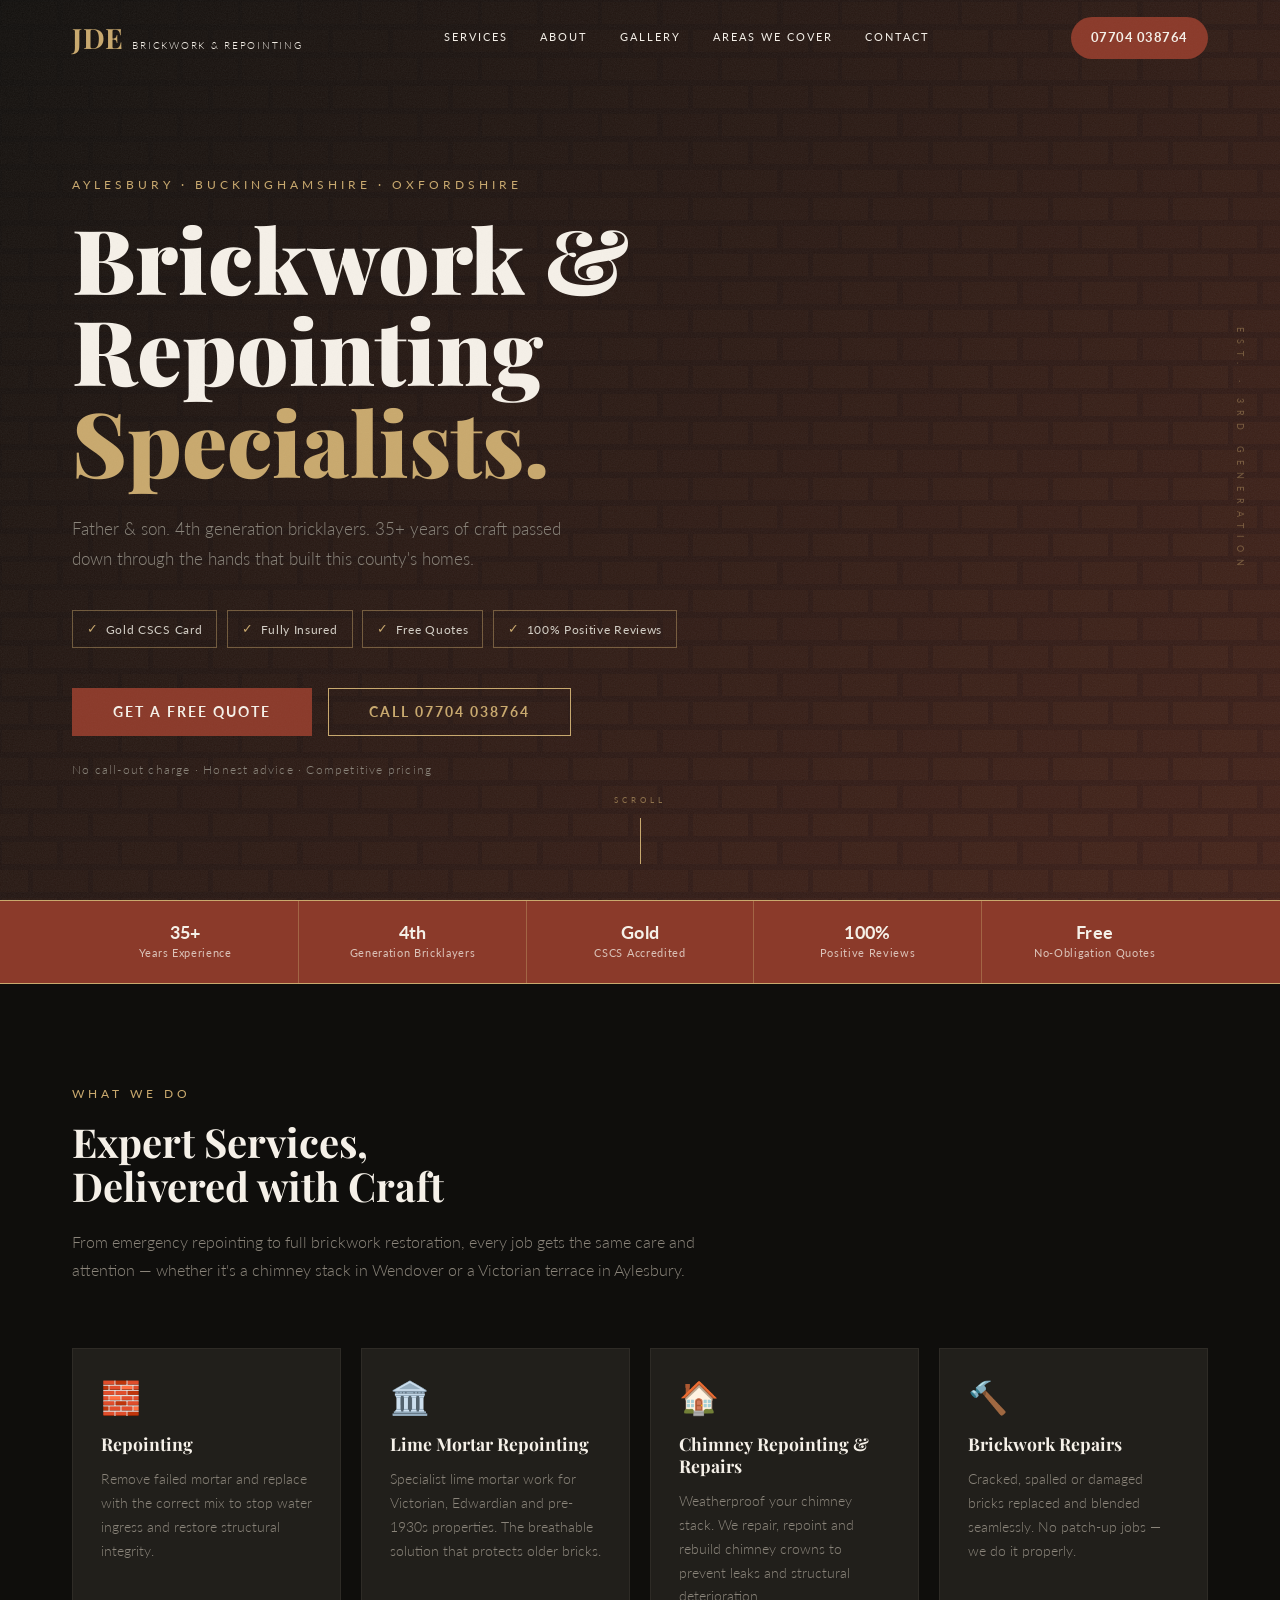
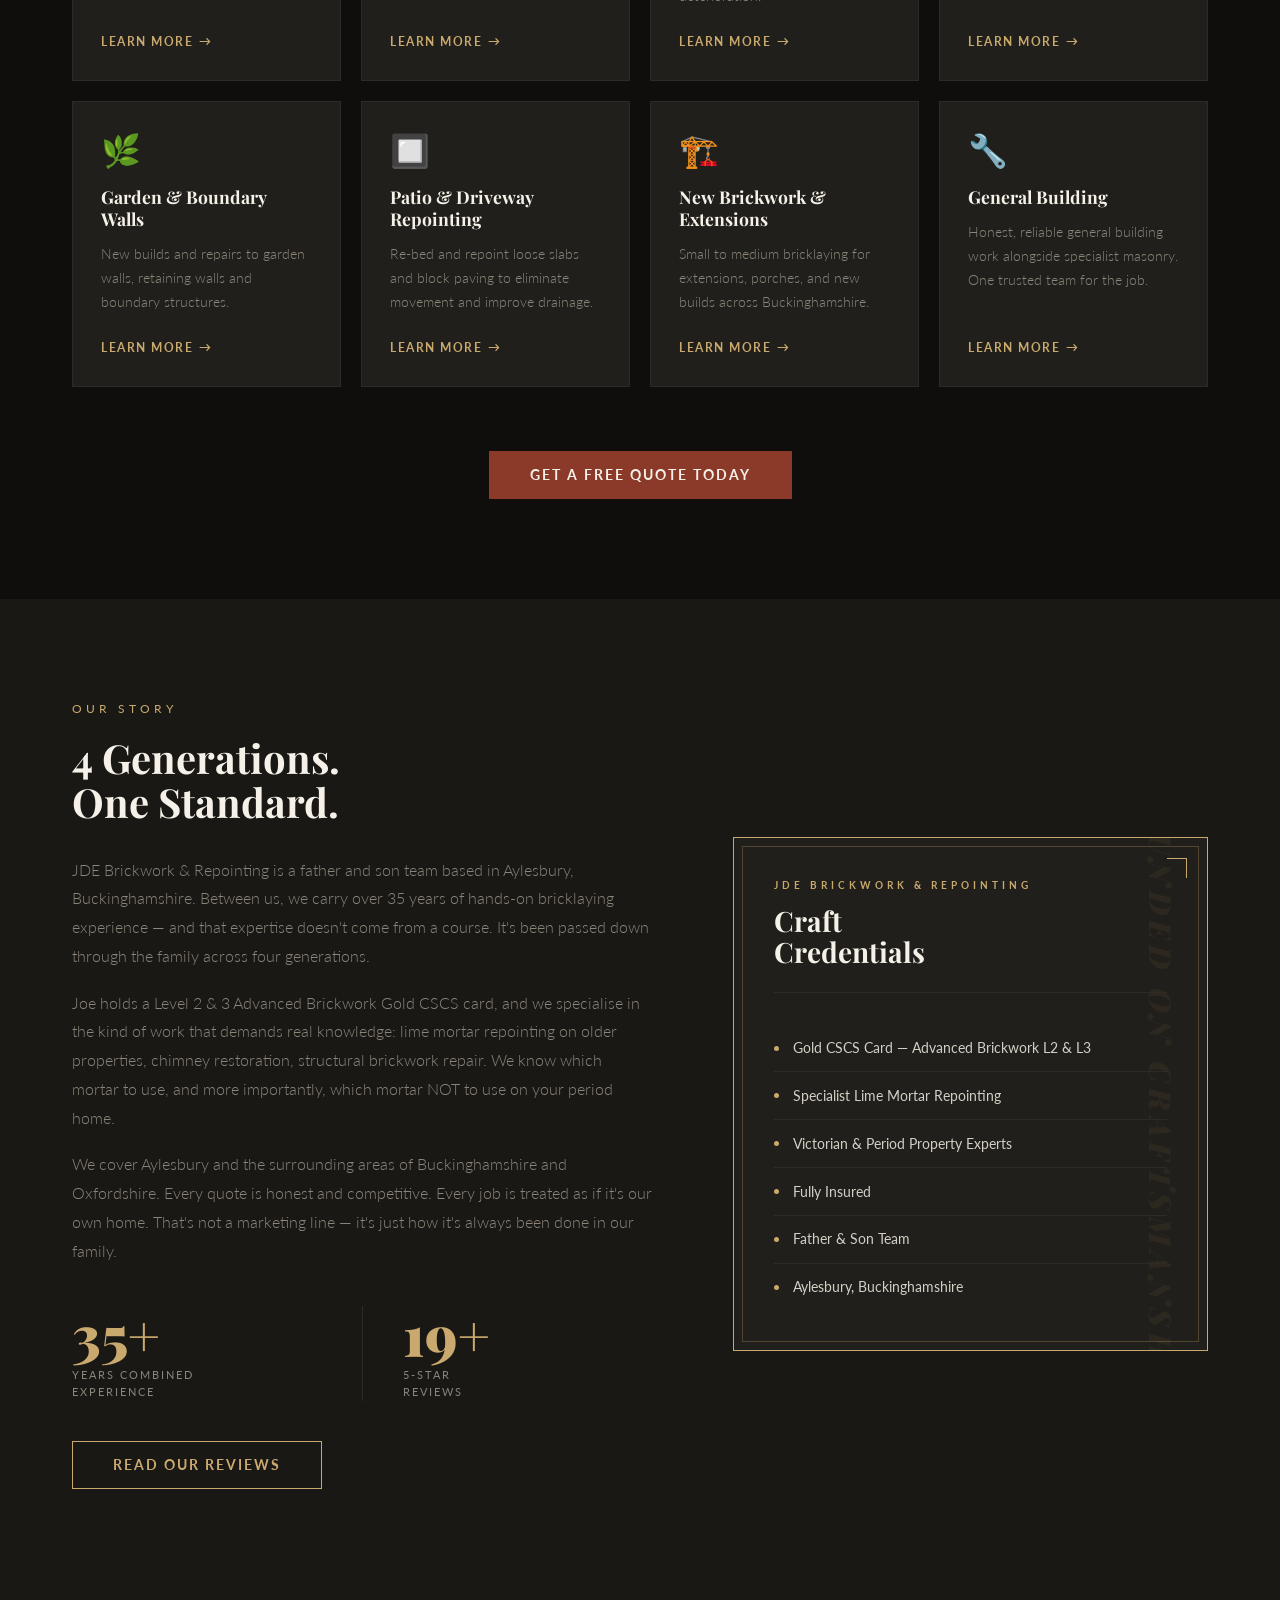
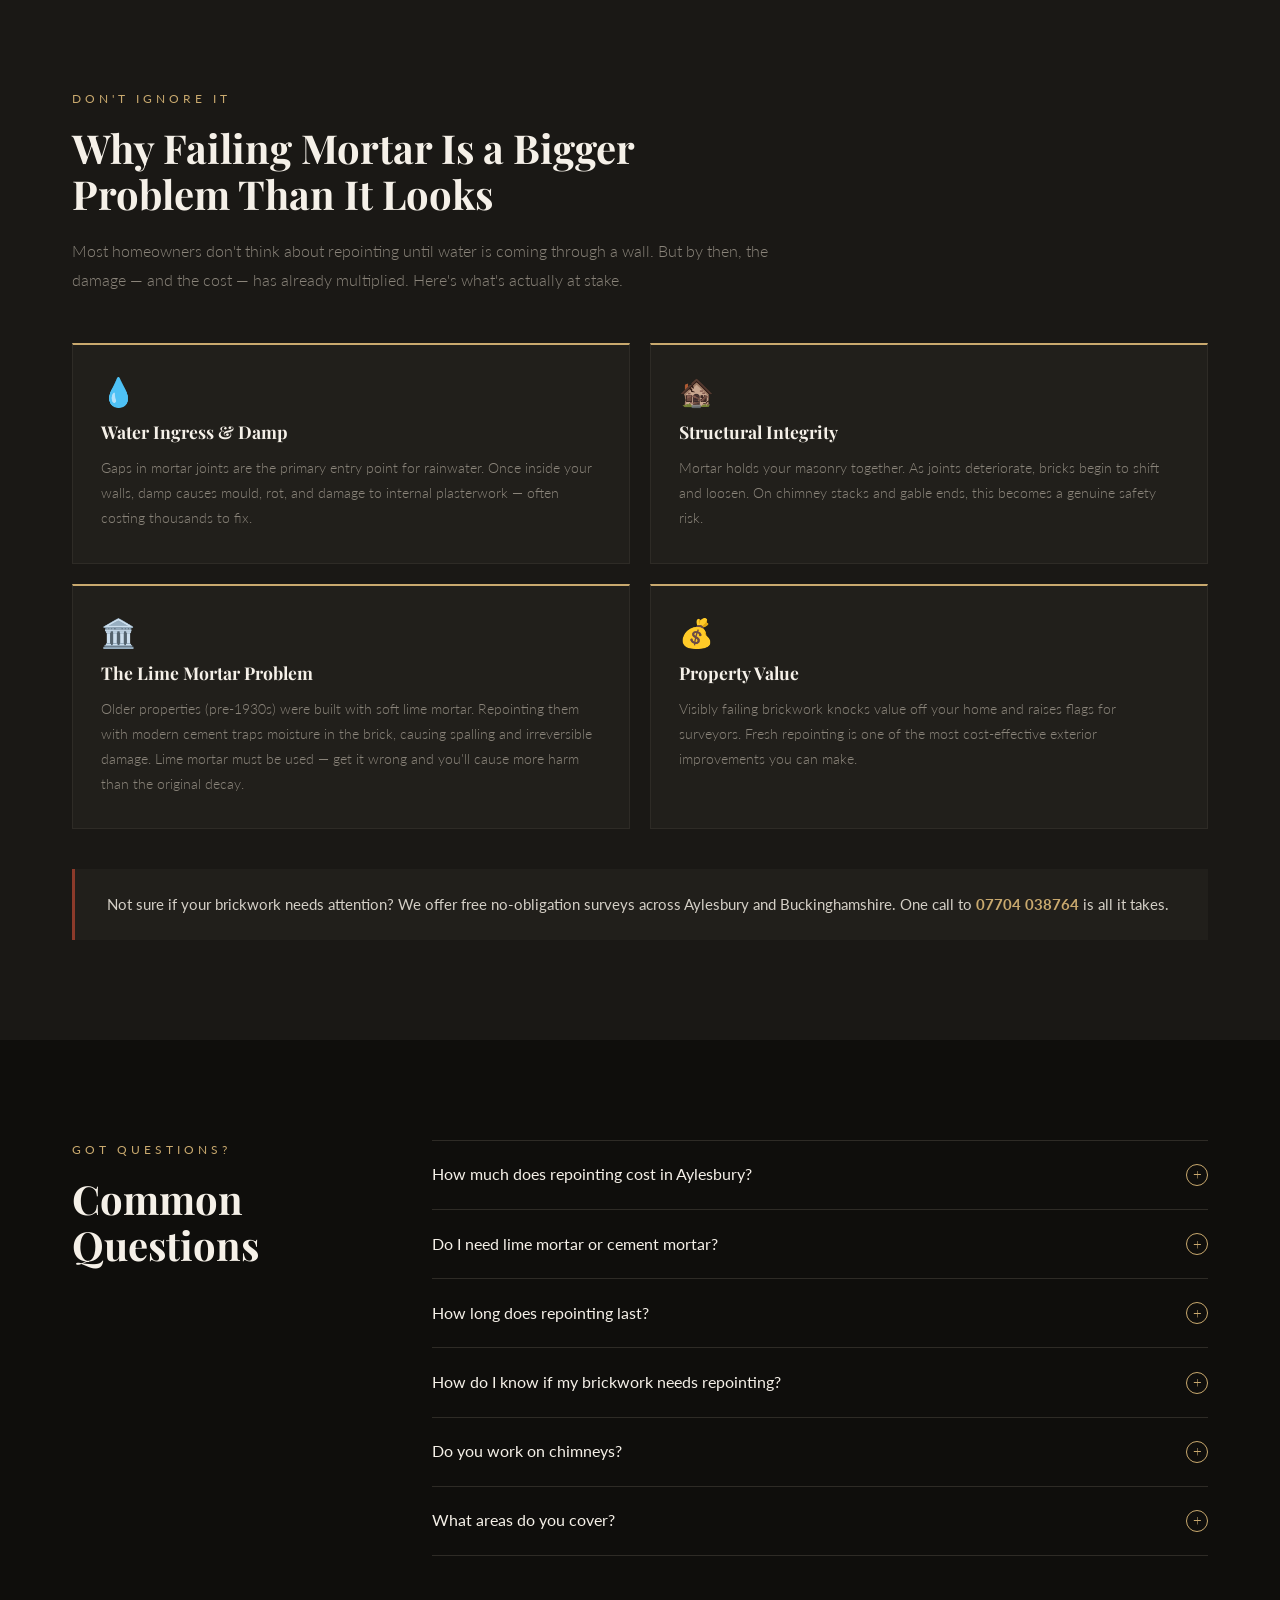
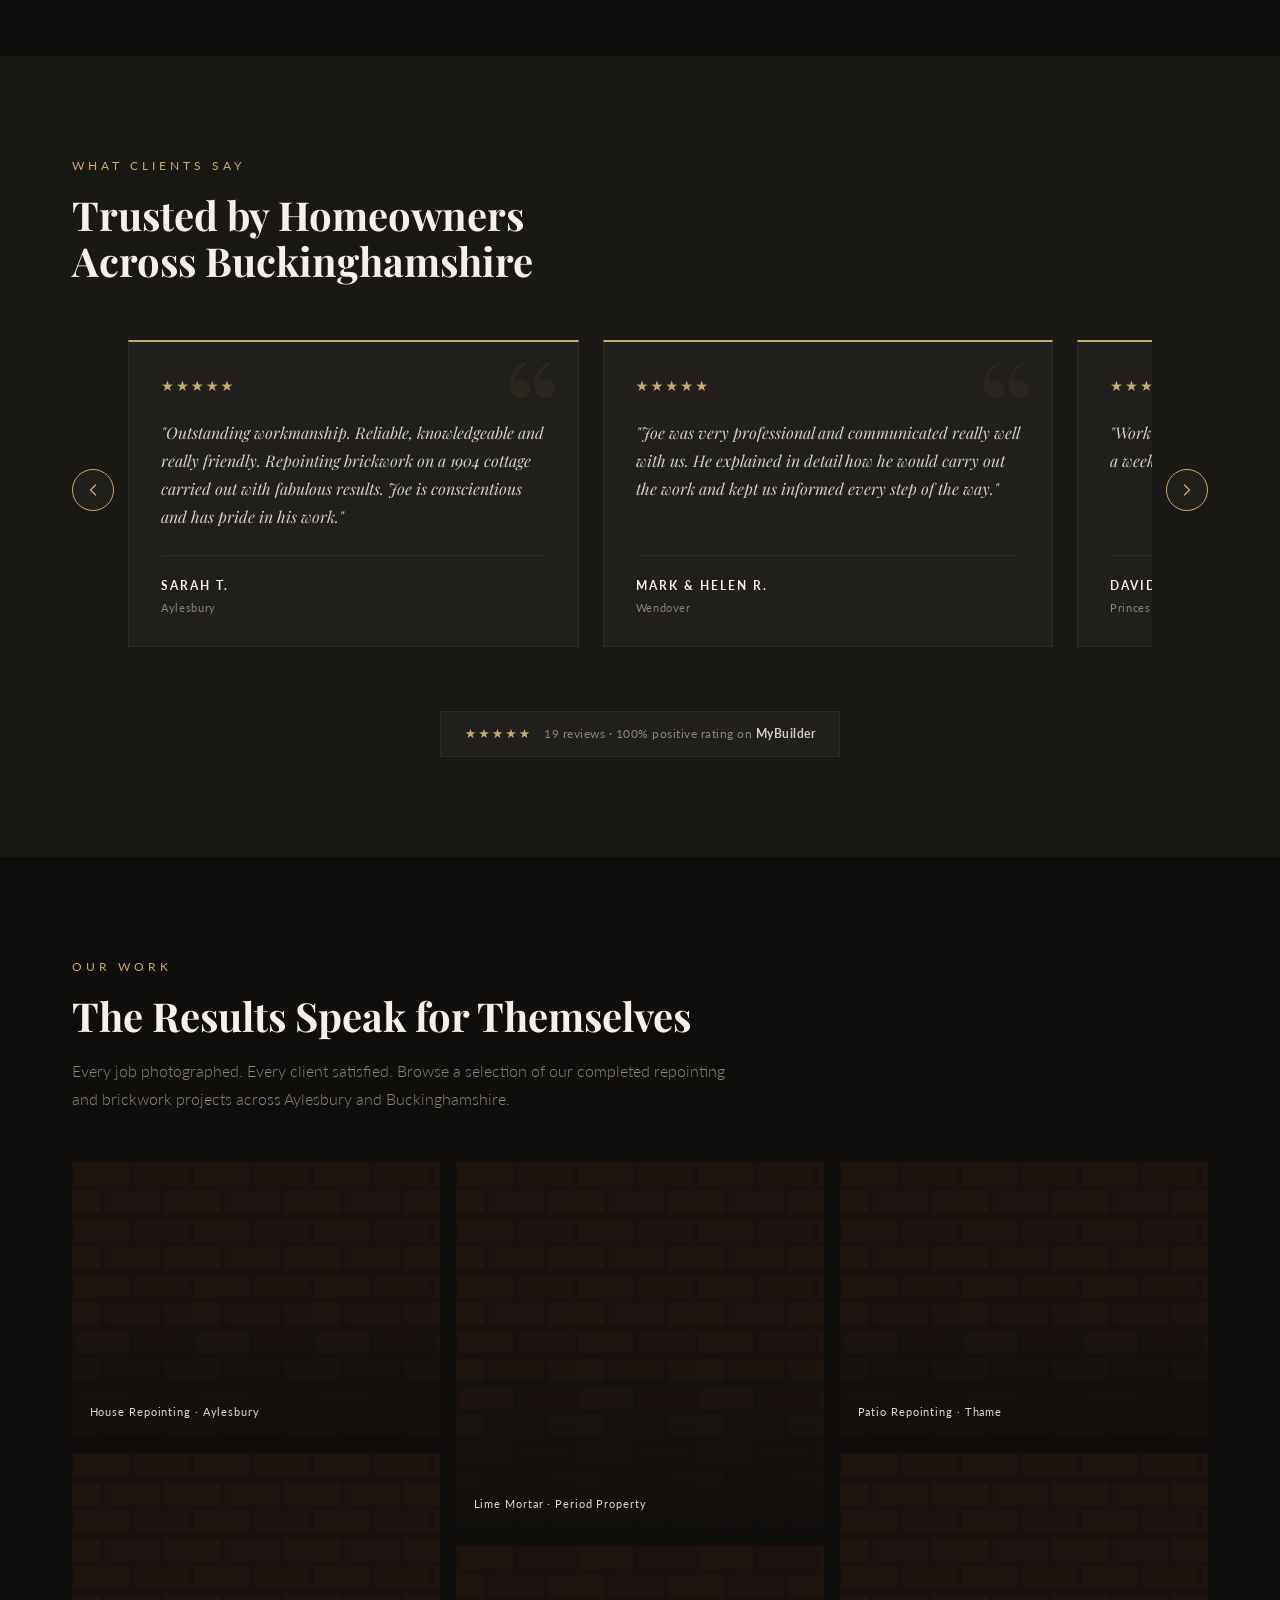
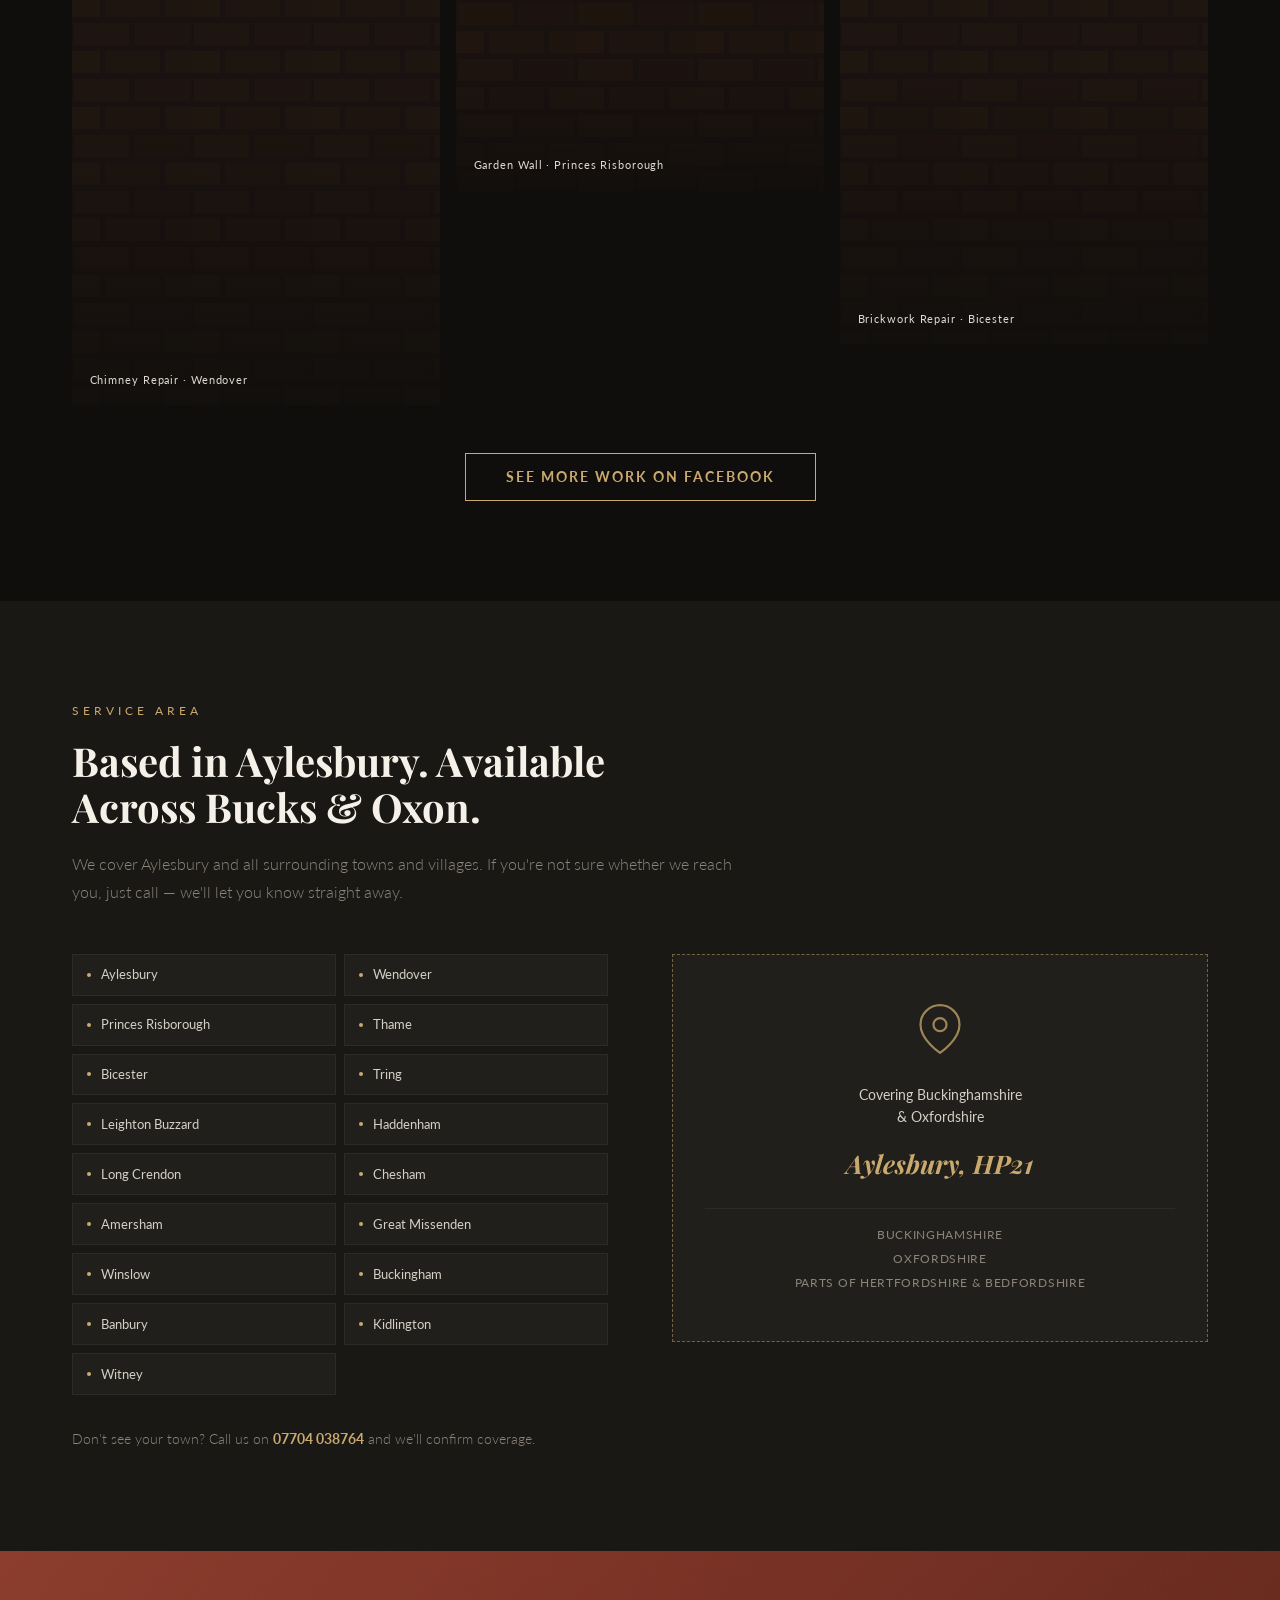
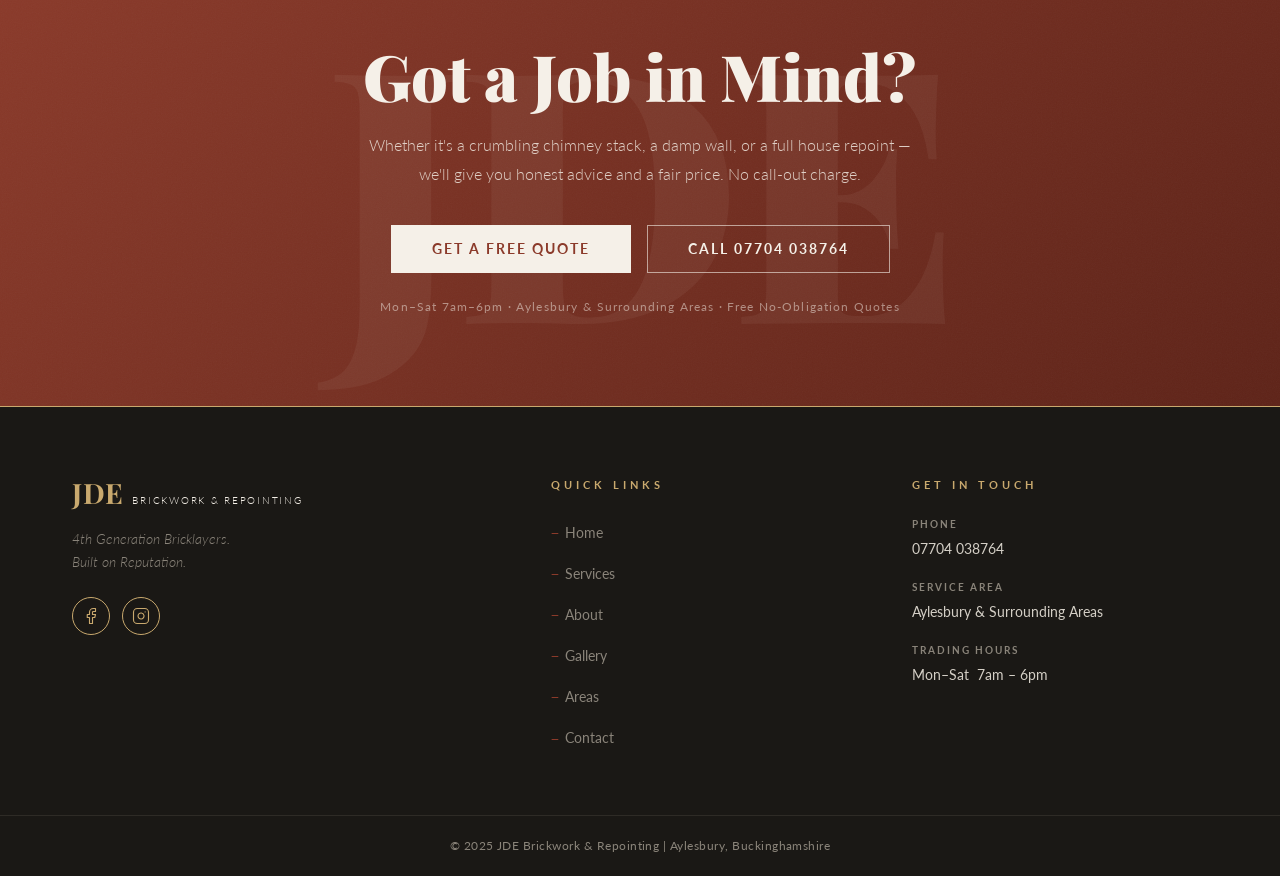
==== commit 8e825a13: "Add Areas We Cover section and CTA banner Areas: --color-bg-soft section with a 1fr/1fr grid (collap" ====
--- a/index.html
+++ b/index.html
@@ -600,6 +600,88 @@
       </div>
     </section>
 
+    <!-- ===================== AREAS WE COVER ===================== -->
+    <section class="areas section-padding" id="areas" aria-labelledby="areas-heading">
+      <div class="container">
+
+        <div class="areas__header">
+          <span class="section-label">Service Area</span>
+          <h2 id="areas-heading">Based in Aylesbury. Available Across Bucks &amp; Oxon.</h2>
+          <p class="areas__intro">We cover Aylesbury and all surrounding towns and villages. If you're not sure whether we reach you, just call — we'll let you know straight away.</p>
+        </div>
+
+        <div class="areas__grid">
+
+          <!-- Location list with schema markup -->
+          <div class="areas__list-col">
+            <div itemscope itemtype="https://schema.org/LocalBusiness">
+              <meta itemprop="name" content="JDE Brickwork &amp; Repointing">
+              <meta itemprop="address" content="Aylesbury, Buckinghamshire">
+              <ul class="areas__locations" aria-label="Areas we cover">
+                <li class="area-pill" itemprop="areaServed"><span class="area-pill__dot" aria-hidden="true"></span>Aylesbury</li>
+                <li class="area-pill" itemprop="areaServed"><span class="area-pill__dot" aria-hidden="true"></span>Wendover</li>
+                <li class="area-pill" itemprop="areaServed"><span class="area-pill__dot" aria-hidden="true"></span>Princes Risborough</li>
+                <li class="area-pill" itemprop="areaServed"><span class="area-pill__dot" aria-hidden="true"></span>Thame</li>
+                <li class="area-pill" itemprop="areaServed"><span class="area-pill__dot" aria-hidden="true"></span>Bicester</li>
+                <li class="area-pill" itemprop="areaServed"><span class="area-pill__dot" aria-hidden="true"></span>Tring</li>
+                <li class="area-pill" itemprop="areaServed"><span class="area-pill__dot" aria-hidden="true"></span>Leighton Buzzard</li>
+                <li class="area-pill" itemprop="areaServed"><span class="area-pill__dot" aria-hidden="true"></span>Haddenham</li>
+                <li class="area-pill" itemprop="areaServed"><span class="area-pill__dot" aria-hidden="true"></span>Long Crendon</li>
+                <li class="area-pill" itemprop="areaServed"><span class="area-pill__dot" aria-hidden="true"></span>Chesham</li>
+                <li class="area-pill" itemprop="areaServed"><span class="area-pill__dot" aria-hidden="true"></span>Amersham</li>
+                <li class="area-pill" itemprop="areaServed"><span class="area-pill__dot" aria-hidden="true"></span>Great Missenden</li>
+                <li class="area-pill" itemprop="areaServed"><span class="area-pill__dot" aria-hidden="true"></span>Winslow</li>
+                <li class="area-pill" itemprop="areaServed"><span class="area-pill__dot" aria-hidden="true"></span>Buckingham</li>
+                <li class="area-pill" itemprop="areaServed"><span class="area-pill__dot" aria-hidden="true"></span>Banbury</li>
+                <li class="area-pill" itemprop="areaServed"><span class="area-pill__dot" aria-hidden="true"></span>Kidlington</li>
+                <li class="area-pill" itemprop="areaServed"><span class="area-pill__dot" aria-hidden="true"></span>Witney</li>
+              </ul>
+            </div>
+          </div>
+
+          <!-- Map placeholder — replace with Google Map iframe when ready -->
+          <div class="areas__map-col">
+            <div class="map-card">
+              <div class="map-card__pin" aria-hidden="true">
+                <svg xmlns="http://www.w3.org/2000/svg" width="52" height="52" viewBox="0 0 24 24" fill="none" stroke="currentColor" stroke-width="1" stroke-linecap="round" stroke-linejoin="round" aria-hidden="true">
+                  <path d="M21 10c0 7-9 13-9 13s-9-6-9-13a9 9 0 0 1 18 0z"/>
+                  <circle cx="12" cy="10" r="3"/>
+                </svg>
+              </div>
+              <p class="map-card__region">Covering Buckinghamshire<br>&amp; Oxfordshire</p>
+              <p class="map-card__base">Aylesbury, HP21</p>
+              <ul class="map-card__counties">
+                <li>Buckinghamshire</li>
+                <li>Oxfordshire</li>
+                <li>Parts of Hertfordshire &amp; Bedfordshire</li>
+              </ul>
+            </div>
+          </div>
+
+        </div>
+
+        <p class="areas__note">Don't see your town? Call us on <a href="tel:07704038764">07704 038764</a> and we'll confirm coverage.</p>
+
+      </div>
+    </section>
+
+    <!-- ===================== CTA BANNER ===================== -->
+    <section class="cta-banner" id="contact" aria-labelledby="cta-heading">
+
+      <div class="cta-banner__watermark" aria-hidden="true">JDE</div>
+
+      <div class="container cta-banner__inner">
+        <h2 id="cta-heading" class="cta-banner__heading">Got a Job in Mind?</h2>
+        <p class="cta-banner__sub">Whether it's a crumbling chimney stack, a damp wall, or a full house repoint — we'll give you honest advice and a fair price. No call-out charge.</p>
+        <div class="cta-banner__buttons">
+          <a href="tel:07704038764" class="btn-primary">Get a Free Quote</a>
+          <a href="tel:07704038764" class="btn-outline">Call 07704 038764</a>
+        </div>
+        <p class="cta-banner__note">Mon–Sat 7am–6pm &middot; Aylesbury &amp; Surrounding Areas &middot; Free No-Obligation Quotes</p>
+      </div>
+
+    </section>
+
   </main>
 
   <!-- ===================== FOOTER ===================== -->
--- a/css/components.css
+++ b/css/components.css
@@ -1800,3 +1800,310 @@
     margin-bottom: 2rem;
   }
 }
+
+
+/* =========================================
+   AREAS WE COVER
+   ========================================= */
+
+.areas {
+  background-color: var(--color-bg-soft);
+}
+
+/* --- Section header --- */
+.areas__header {
+  max-width: 660px;
+  margin-bottom: 3rem;
+}
+
+.areas__header h2 {
+  margin-top: 0.75rem;
+  margin-bottom: 1.25rem;
+  line-height: 1.15;
+}
+
+.areas__intro {
+  font-size: 0.975rem;
+  font-weight: 300;
+  color: var(--color-text-muted);
+  line-height: 1.8;
+  margin: 0;
+}
+
+/* --- Two-column layout --- */
+.areas__grid {
+  display: grid;
+  grid-template-columns: 1fr 1fr;
+  gap: 4rem;
+  align-items: start;
+  margin-bottom: 2rem;
+}
+
+/* --- Location pill list (2-col inner grid) --- */
+.areas__locations {
+  display: grid;
+  grid-template-columns: repeat(2, 1fr);
+  gap: 0.5rem;
+  list-style: none;
+}
+
+.area-pill {
+  display: flex;
+  align-items: center;
+  gap: 0.6rem;
+  background-color: var(--color-surface);
+  border: 1px solid var(--color-border);
+  padding: 0.55rem 0.9rem;
+  font-family: var(--font-body);
+  font-size: 0.82rem;
+  font-weight: 400;
+  color: var(--color-text);
+  transition: border-color 0.25s ease, color 0.25s ease;
+  cursor: default;
+}
+
+.area-pill:hover {
+  border-color: var(--color-gold);
+  color: var(--color-gold);
+}
+
+.area-pill__dot {
+  width: 4px;
+  height: 4px;
+  border-radius: 50%;
+  background-color: var(--color-gold);
+  flex-shrink: 0;
+}
+
+/* --- Map placeholder card --- */
+.map-card {
+  background-color: var(--color-surface);
+  border: 1px dashed rgba(201, 169, 110, 0.5);
+  padding: 3rem 2rem;
+  display: flex;
+  flex-direction: column;
+  align-items: center;
+  justify-content: center;
+  text-align: center;
+  gap: 0.9rem;
+  min-height: 340px;
+}
+
+.map-card__pin {
+  color: var(--color-gold);
+  opacity: 0.75;
+  margin-bottom: 0.5rem;
+}
+
+.map-card__region {
+  font-family: var(--font-body);
+  font-size: 0.9rem;
+  font-weight: 400;
+  color: var(--color-text);
+  line-height: 1.5;
+  margin: 0;
+}
+
+.map-card__base {
+  font-family: var(--font-heading);
+  font-style: italic;
+  font-size: 1.6rem;
+  font-weight: 700;
+  color: var(--color-gold);
+  margin: 0;
+}
+
+.map-card__counties {
+  list-style: none;
+  display: flex;
+  flex-direction: column;
+  gap: 0.3rem;
+  margin-top: 0.5rem;
+  padding-top: 1rem;
+  border-top: 1px solid var(--color-border);
+  width: 100%;
+}
+
+.map-card__counties li {
+  font-family: var(--font-body);
+  font-size: 0.72rem;
+  color: var(--color-text-muted);
+  letter-spacing: 0.06em;
+  font-variant: small-caps;
+  text-transform: uppercase;
+}
+
+/* --- Footer note --- */
+.areas__note {
+  font-family: var(--font-body);
+  font-size: 0.875rem;
+  font-weight: 300;
+  color: var(--color-text-muted);
+  margin: 0;
+}
+
+.areas__note a {
+  color: var(--color-gold);
+  font-weight: 700;
+  text-decoration: none;
+  transition: color 0.25s ease;
+}
+
+.areas__note a:hover {
+  color: var(--color-gold-light);
+}
+
+/* --- Areas responsive --- */
+@media (max-width: 860px) {
+  .areas__grid {
+    grid-template-columns: 1fr;
+    gap: 2.5rem;
+  }
+
+  .areas__map-col {
+    max-width: 460px;
+  }
+
+  .map-card {
+    min-height: 260px;
+    padding: 2rem;
+  }
+}
+
+@media (max-width: 480px) {
+  .areas__locations {
+    grid-template-columns: 1fr;
+  }
+}
+
+
+/* =========================================
+   CTA BANNER
+   ========================================= */
+
+.cta-banner {
+  position: relative;
+  overflow: hidden;
+  background: linear-gradient(135deg, var(--color-brick) 0%, #5e2318 100%);
+}
+
+/* Subtle grain overlay */
+.cta-banner::before {
+  content: '';
+  position: absolute;
+  inset: 0;
+  z-index: 0;
+  pointer-events: none;
+  opacity: 0.04;
+  background-image: url("data:image/svg+xml,%3Csvg xmlns='http://www.w3.org/2000/svg' width='250' height='250'%3E%3Cfilter id='n'%3E%3CfeTurbulence type='fractalNoise' baseFrequency='0.8' numOctaves='4' stitchTiles='stitch'/%3E%3CfeColorMatrix type='saturate' values='0'/%3E%3C/filter%3E%3Crect width='250' height='250' filter='url(%23n)'/%3E%3C/svg%3E");
+  background-size: 250px 250px;
+}
+
+/* Large "JDE" decorative watermark */
+.cta-banner__watermark {
+  position: absolute;
+  top: 50%;
+  left: 50%;
+  transform: translate(-50%, -50%);
+  font-family: var(--font-heading);
+  font-weight: 900;
+  font-size: clamp(10rem, 28vw, 22rem);
+  color: var(--color-white);
+  opacity: 0.05;
+  line-height: 1;
+  white-space: nowrap;
+  user-select: none;
+  pointer-events: none;
+  z-index: 0;
+  letter-spacing: -0.02em;
+}
+
+/* --- Content layer --- */
+.cta-banner__inner {
+  position: relative;
+  z-index: 1;
+  padding-top: 90px;
+  padding-bottom: 90px;
+  display: flex;
+  flex-direction: column;
+  align-items: center;
+  text-align: center;
+  gap: 0;
+}
+
+.cta-banner__heading {
+  font-size: clamp(2.5rem, 5vw, 4.5rem);
+  font-weight: 900;
+  color: var(--color-white);
+  line-height: 1.1;
+  margin-bottom: 1.25rem;
+}
+
+.cta-banner__sub {
+  font-size: 1rem;
+  font-weight: 300;
+  color: rgba(245, 240, 232, 0.82);
+  max-width: 560px;
+  line-height: 1.8;
+  margin: 0 0 2.25rem;
+}
+
+/* --- Buttons: override globals for brick-red bg --- */
+.cta-banner__buttons {
+  display: flex;
+  flex-wrap: wrap;
+  gap: 1rem;
+  justify-content: center;
+  margin-bottom: 1.5rem;
+}
+
+.cta-banner .btn-primary {
+  background-color: var(--color-white);
+  color: var(--color-brick);
+  border-color: var(--color-white);
+}
+
+.cta-banner .btn-primary:hover {
+  background-color: var(--color-gold);
+  border-color: var(--color-gold);
+  color: var(--color-bg);
+}
+
+.cta-banner .btn-outline {
+  color: var(--color-white);
+  border-color: rgba(245, 240, 232, 0.6);
+}
+
+.cta-banner .btn-outline:hover {
+  background-color: var(--color-white);
+  color: var(--color-brick);
+}
+
+/* --- Small reassurance text --- */
+.cta-banner__note {
+  font-family: var(--font-body);
+  font-size: 0.72rem;
+  color: rgba(245, 240, 232, 0.5);
+  letter-spacing: 0.1em;
+  margin: 0;
+}
+
+/* --- CTA banner responsive --- */
+@media (max-width: 560px) {
+  .cta-banner__inner {
+    padding-top: 60px;
+    padding-bottom: 60px;
+  }
+
+  .cta-banner__buttons {
+    flex-direction: column;
+    align-items: stretch;
+    width: 100%;
+    max-width: 320px;
+  }
+
+  .cta-banner .btn-primary,
+  .cta-banner .btn-outline {
+    text-align: center;
+  }
+}
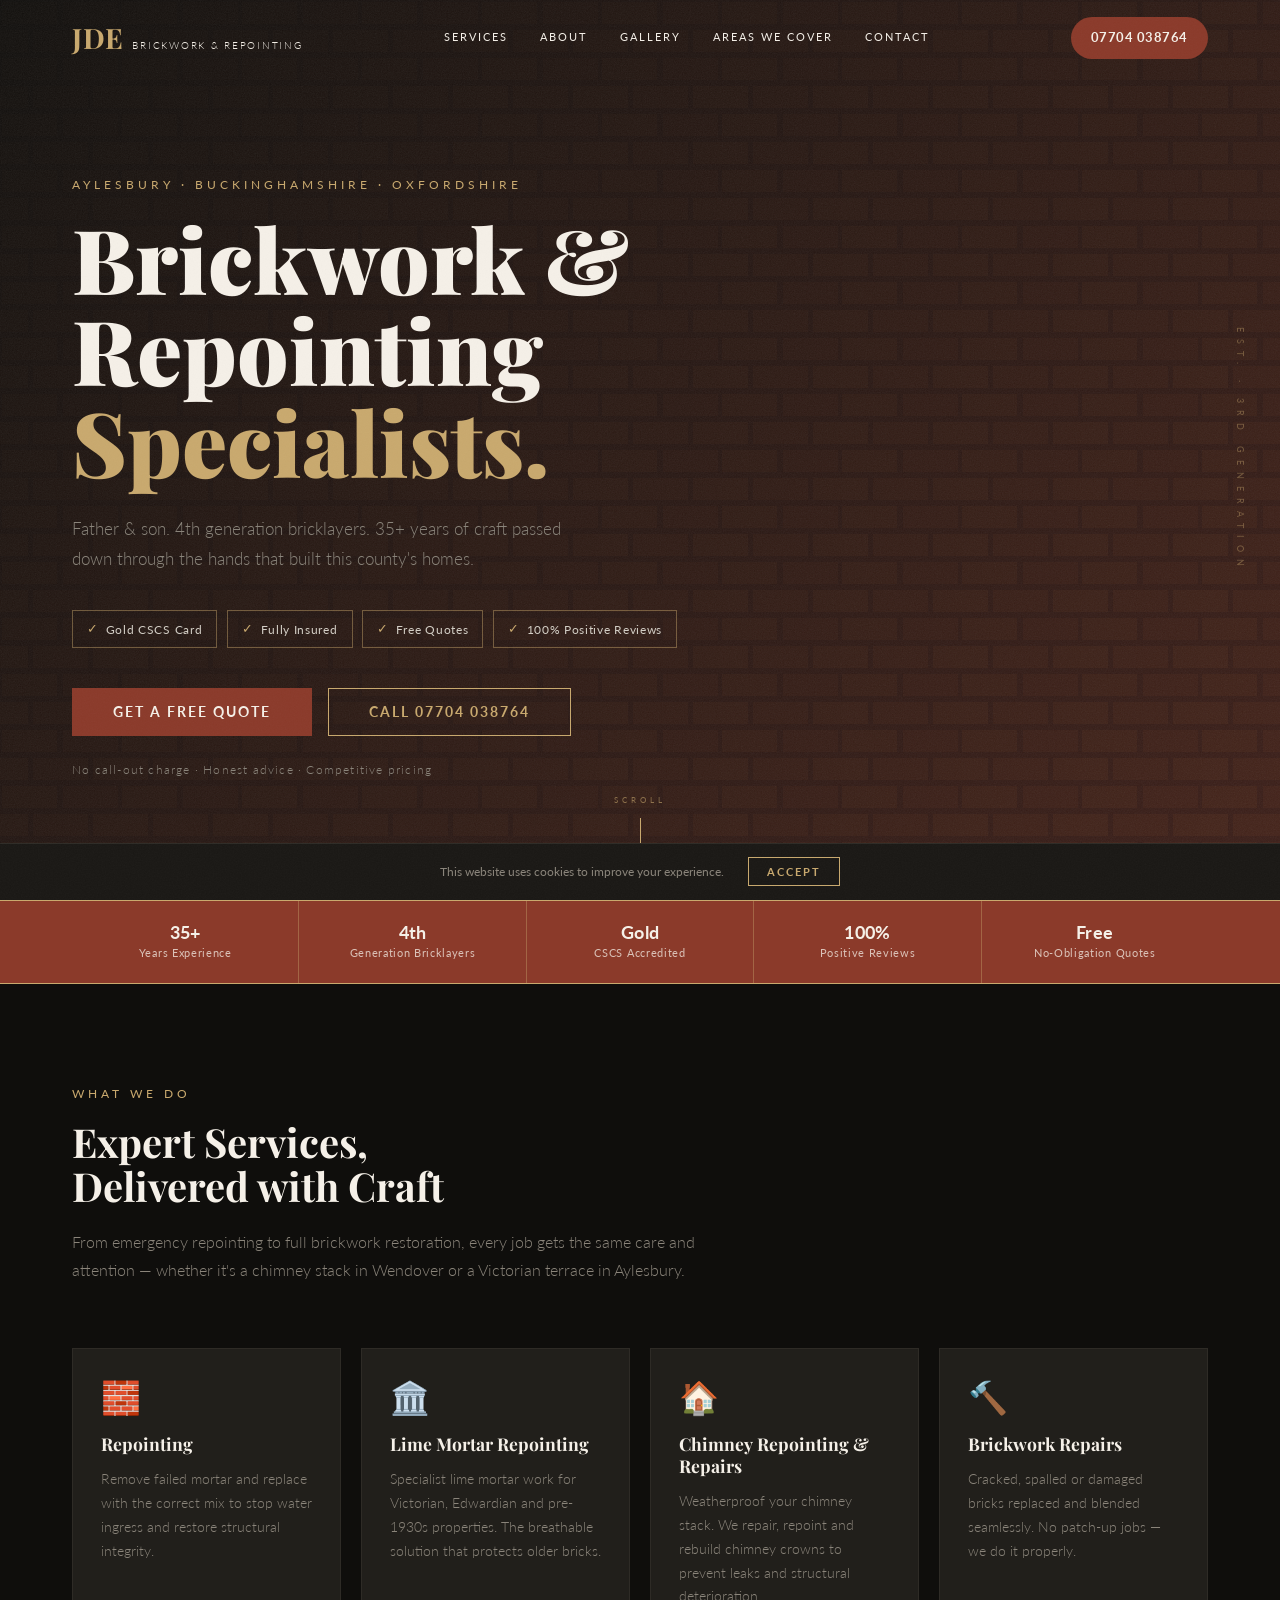
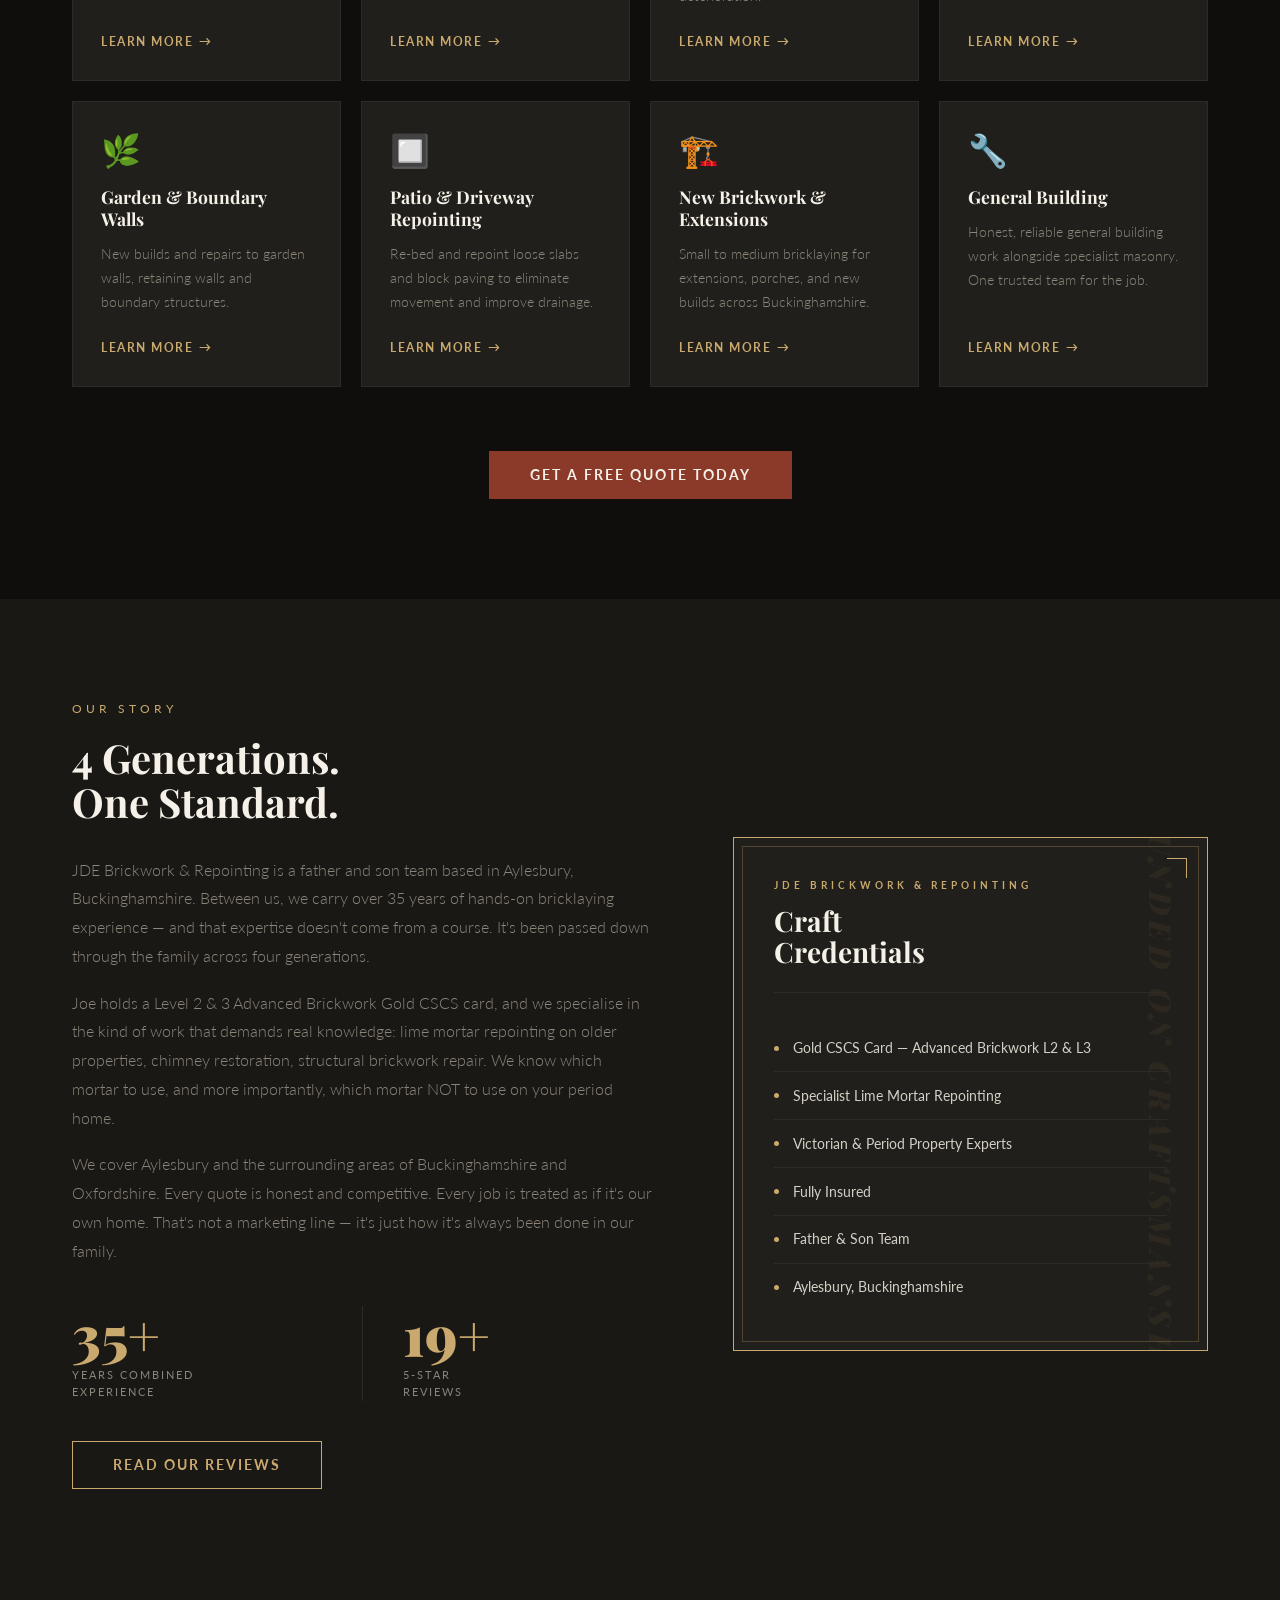
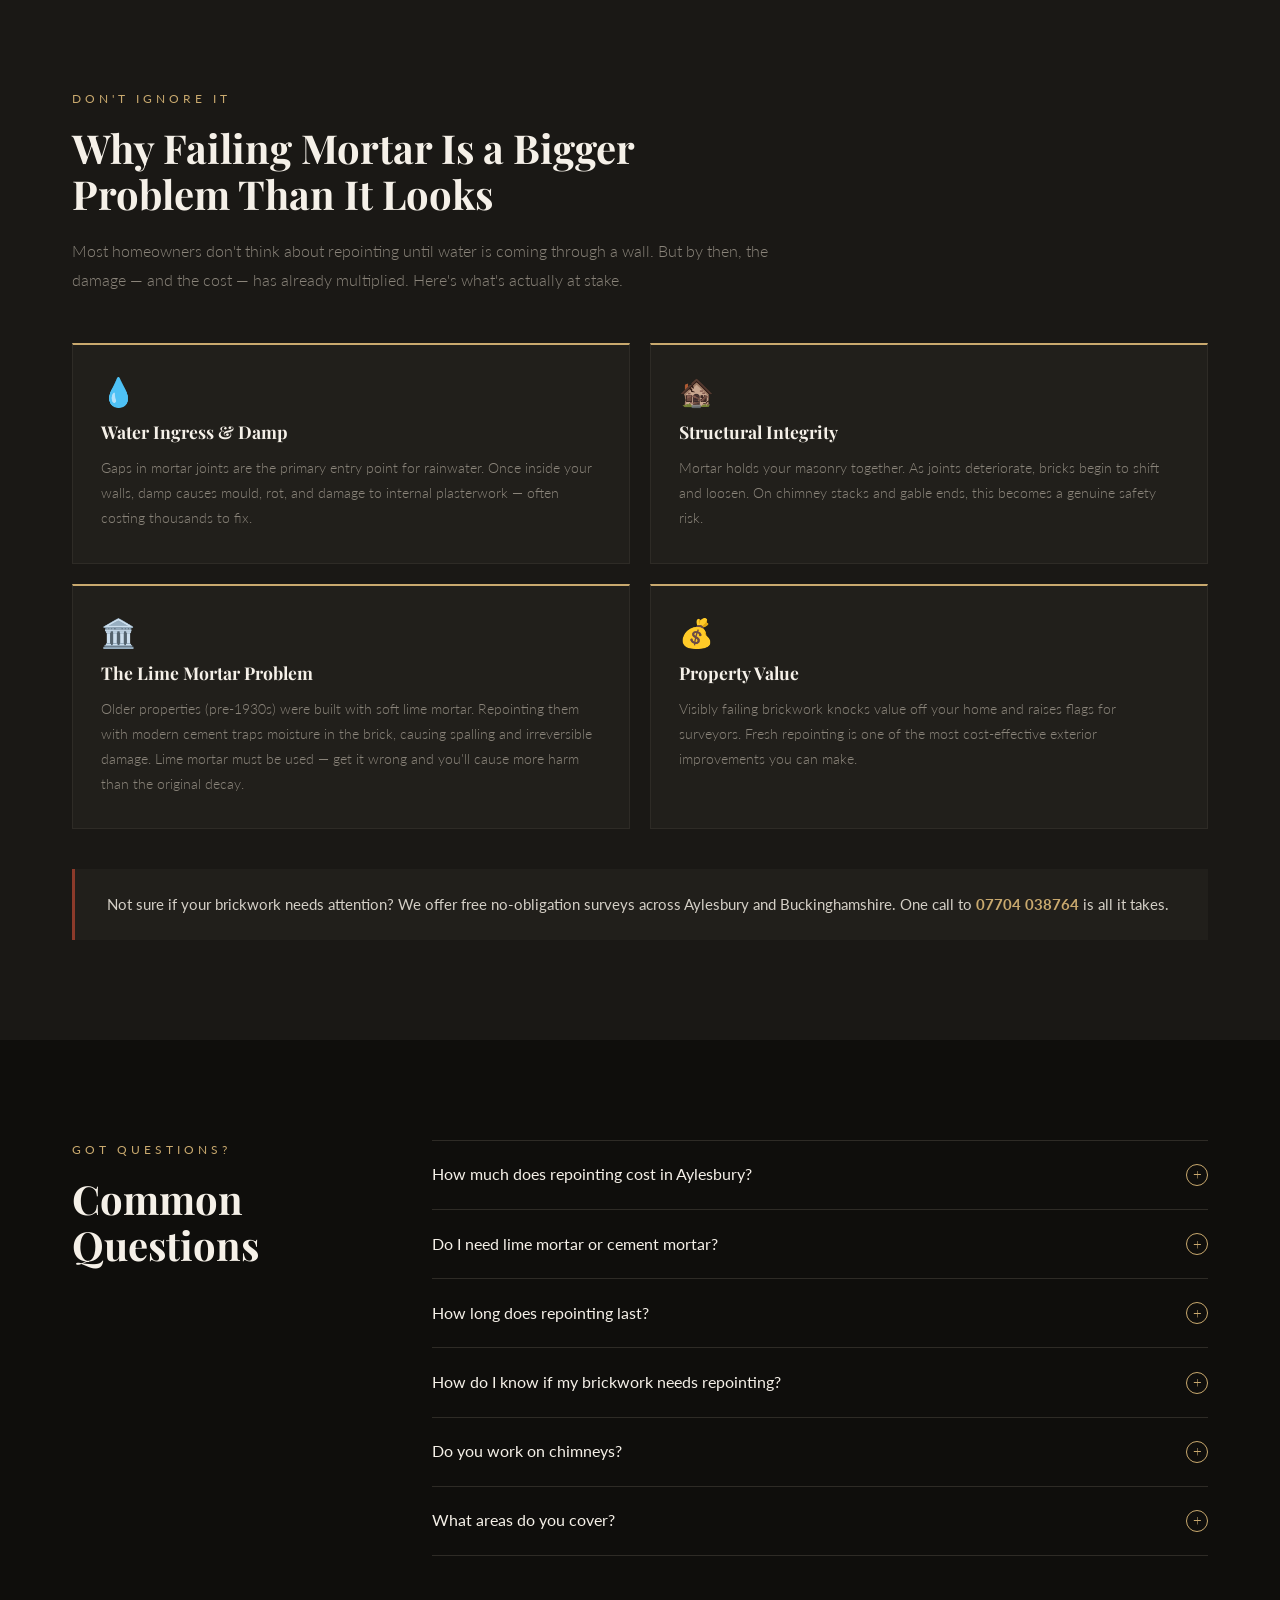
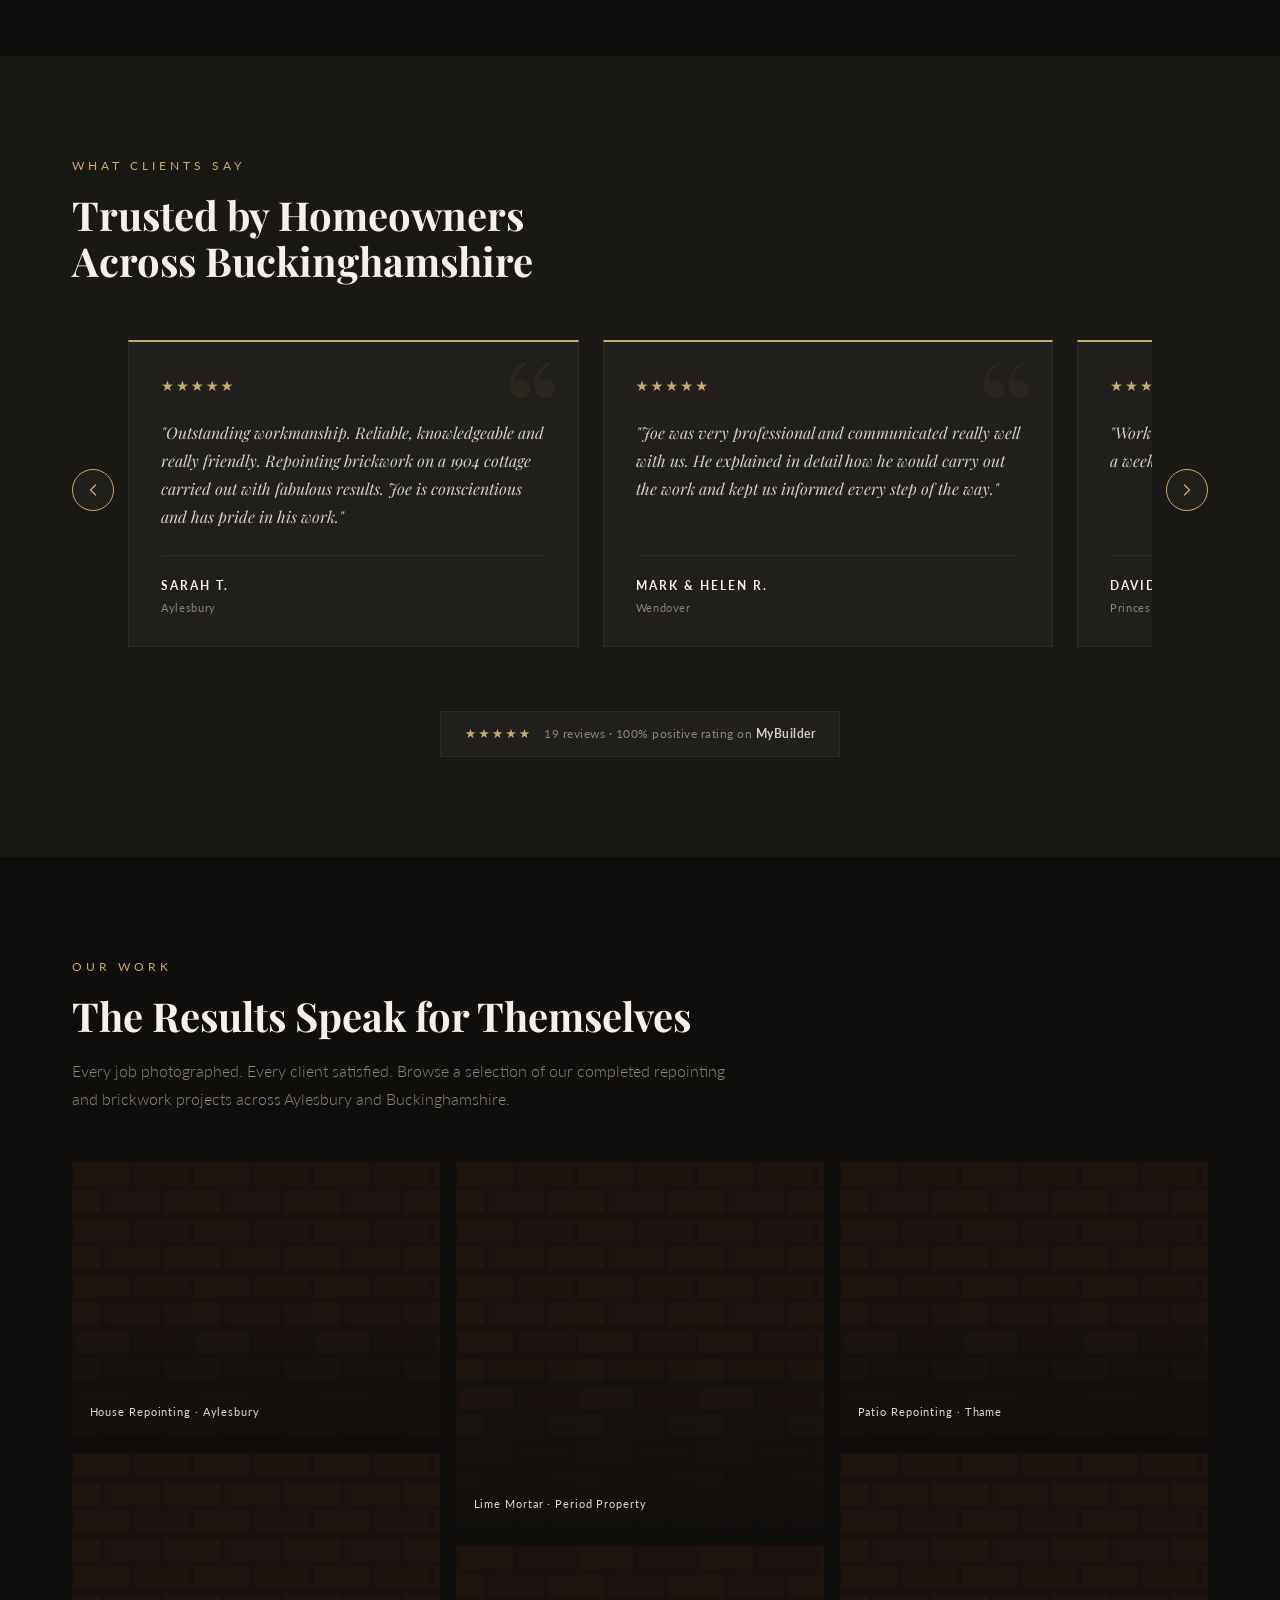
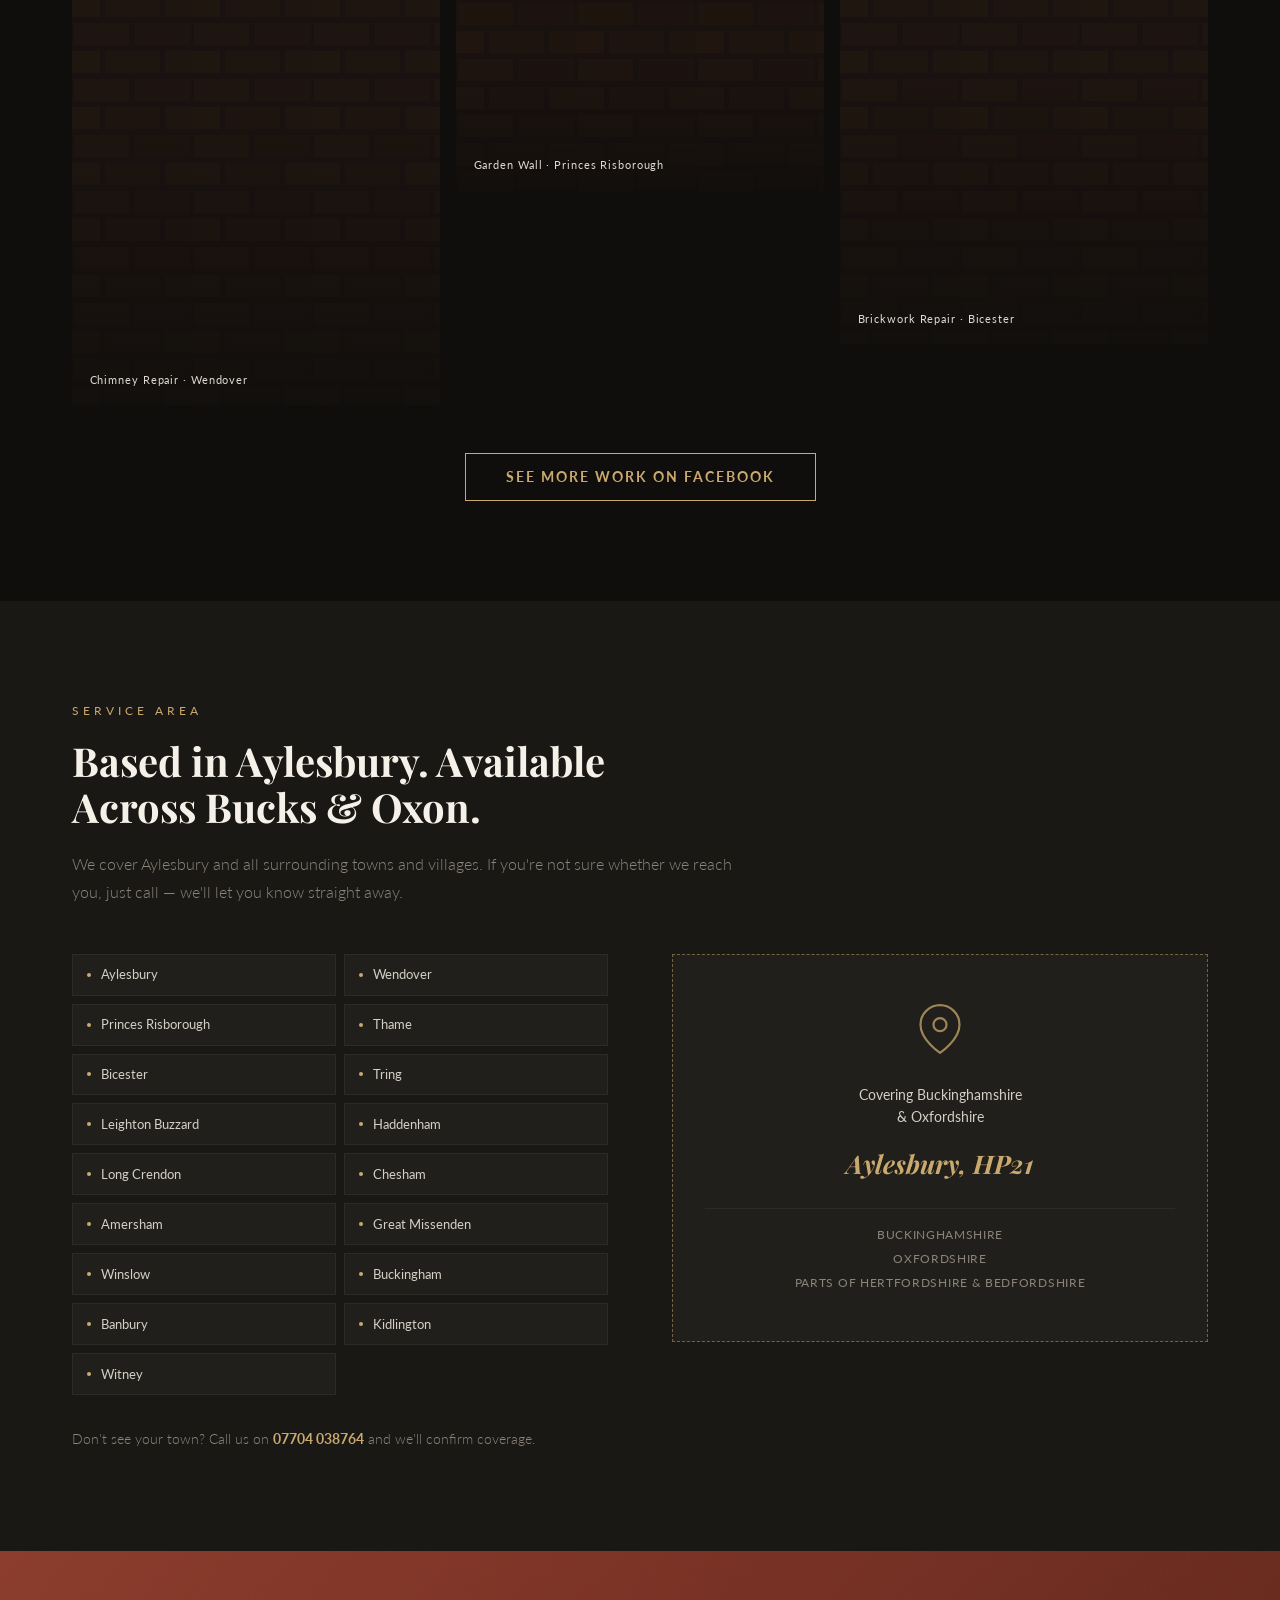
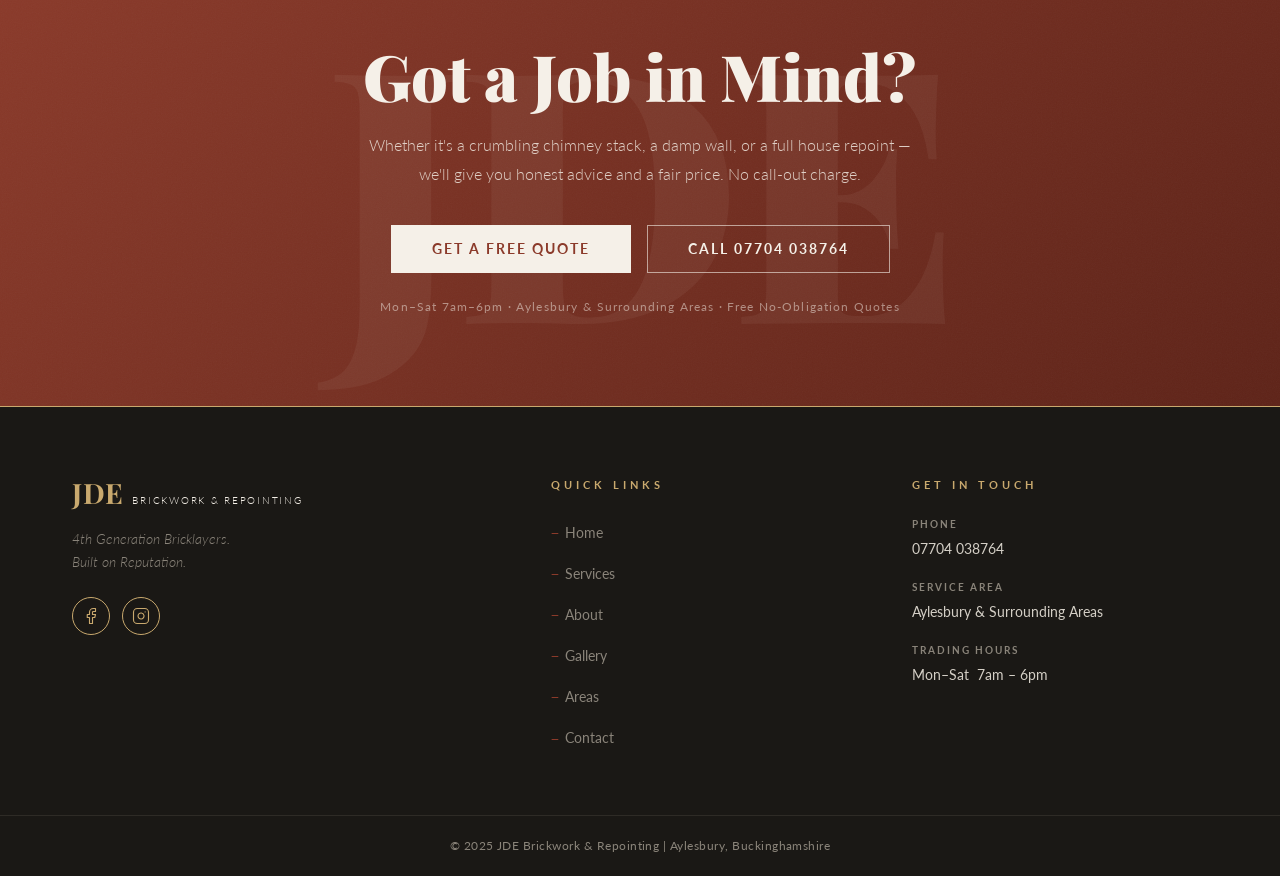
==== commit fea04d97: "Final polish pass — deployment ready Smooth scroll: prefers-reduced-motion guard added to styles.css" ====
--- a/index.html
+++ b/index.html
@@ -3,11 +3,29 @@
 <head>
   <meta charset="UTF-8">
   <meta name="viewport" content="width=device-width, initial-scale=1.0">
-  <meta name="description" content="JDE Brickwork &amp; Repointing — specialist brickwork and repointing services in Aylesbury, Buckinghamshire.">
-  <title>JDE Brickwork &amp; Repointing | Aylesbury, Buckinghamshire</title>
+
+  <title>Repointing &amp; Brickwork Specialists in Aylesbury | JDE Brickwork</title>
+  <meta name="description" content="JDE Brickwork &amp; Repointing — Aylesbury's trusted repointing and brickwork specialists. Father &amp; son, 4th generation, Gold CSCS accredited. Free quotes across Buckinghamshire &amp; Oxfordshire. Call 07704 038764.">
+  <meta name="keywords" content="repointing Aylesbury, brickwork Aylesbury, chimney repointing Buckinghamshire, lime mortar repointing, bricklayers Aylesbury">
+  <meta name="robots" content="index, follow">
+  <meta name="author" content="JDE Brickwork &amp; Repointing">
+
+  <!-- Canonical -->
+  <link rel="canonical" href="https://www.jdebrickwork.co.uk/">
+
+  <!-- Open Graph -->
+  <meta property="og:type" content="website">
+  <meta property="og:url" content="https://www.jdebrickwork.co.uk/">
+  <meta property="og:title" content="Repointing &amp; Brickwork Specialists in Aylesbury | JDE Brickwork">
+  <meta property="og:description" content="JDE Brickwork &amp; Repointing — Aylesbury's trusted repointing and brickwork specialists. Father &amp; son, 4th generation, Gold CSCS accredited. Free quotes across Buckinghamshire &amp; Oxfordshire. Call 07704 038764.">
+  <meta property="og:site_name" content="JDE Brickwork &amp; Repointing">
+  <meta property="og:locale" content="en_GB">
+
+  <!-- Fonts -->
   <link rel="preconnect" href="https://fonts.googleapis.com">
   <link rel="preconnect" href="https://fonts.gstatic.com" crossorigin>
   <link href="https://fonts.googleapis.com/css2?family=Playfair+Display:wght@400;700;900&family=Lato:wght@300;400;700&display=swap" rel="stylesheet">
+
   <link rel="stylesheet" href="css/styles.css">
   <link rel="stylesheet" href="css/components.css">
 </head>
@@ -248,7 +266,7 @@
             </div>
           </div>
 
-          <a href="#" class="btn-outline">Read Our Reviews</a>
+          <a href="#testimonials" class="btn-outline">Read Our Reviews</a>
         </div>
 
         <!-- Right: Credential card -->
@@ -752,6 +770,76 @@
     </div>
   </footer>
 
+  <!-- Sticky call button (mobile only, shown on scroll) -->
+  <a href="tel:07704038764" class="sticky-call" id="sticky-call" aria-label="Call JDE Brickwork &amp; Repointing on 07704 038764">
+    <svg xmlns="http://www.w3.org/2000/svg" width="22" height="22" viewBox="0 0 24 24" fill="none" stroke="currentColor" stroke-width="2" stroke-linecap="round" stroke-linejoin="round" aria-hidden="true"><path d="M22 16.92v3a2 2 0 0 1-2.18 2 19.79 19.79 0 0 1-8.63-3.07A19.5 19.5 0 0 1 4.69 12 19.79 19.79 0 0 1 1.53 3.18 2 2 0 0 1 3.5 1h3a2 2 0 0 1 2 1.72 12.84 12.84 0 0 0 .7 2.81 2 2 0 0 1-.45 2.11L7.91 8.35a16 16 0 0 0 6.29 6.29l1.71-1.71a2 2 0 0 1 2.11-.45 12.84 12.84 0 0 0 2.81.7A2 2 0 0 1 22 14.92z"/></svg>
+  </a>
+
+  <!-- Cookie notice (hidden until JS removes [hidden]) -->
+  <div class="cookie-bar" id="cookie-bar" role="alertdialog" aria-modal="false" aria-label="Cookie notice" aria-describedby="cookie-text" hidden>
+    <p id="cookie-text">This website uses cookies to improve your experience.</p>
+    <button class="cookie-bar__accept" id="cookie-accept">Accept</button>
+  </div>
+
   <script src="js/main.js"></script>
+
+  <!-- Structured data: LocalBusiness + AggregateRating + Reviews -->
+  <script type="application/ld+json">
+  {
+    "@context": "https://schema.org",
+    "@type": "HomeAndConstructionBusiness",
+    "name": "JDE Brickwork & Repointing",
+    "description": "JDE Brickwork & Repointing — Aylesbury's trusted repointing and brickwork specialists. Father & son, 4th generation, Gold CSCS accredited. Free quotes across Buckinghamshire & Oxfordshire.",
+    "url": "https://www.jdebrickwork.co.uk/",
+    "telephone": "07704038764",
+    "address": {
+      "@type": "PostalAddress",
+      "streetAddress": "Walton Court",
+      "addressLocality": "Aylesbury",
+      "addressRegion": "Buckinghamshire",
+      "postalCode": "HP21",
+      "addressCountry": "GB"
+    },
+    "areaServed": [
+      { "@type": "City", "name": "Aylesbury" },
+      { "@type": "AdministrativeArea", "name": "Buckinghamshire" },
+      { "@type": "AdministrativeArea", "name": "Oxfordshire" }
+    ],
+    "openingHoursSpecification": {
+      "@type": "OpeningHoursSpecification",
+      "dayOfWeek": ["Monday","Tuesday","Wednesday","Thursday","Friday","Saturday"],
+      "opens": "07:00",
+      "closes": "18:00"
+    },
+    "priceRange": "££",
+    "aggregateRating": {
+      "@type": "AggregateRating",
+      "ratingValue": "5",
+      "reviewCount": "19",
+      "bestRating": "5",
+      "worstRating": "1"
+    },
+    "review": [
+      {
+        "@type": "Review",
+        "author": { "@type": "Person", "name": "Sarah T." },
+        "reviewRating": { "@type": "Rating", "ratingValue": "5", "bestRating": "5" },
+        "reviewBody": "Outstanding workmanship. Reliable, knowledgeable and really friendly. Repointing brickwork on a 1904 cottage carried out with fabulous results. Joe is conscientious and has pride in his work."
+      },
+      {
+        "@type": "Review",
+        "author": { "@type": "Person", "name": "Mark & Helen R." },
+        "reviewRating": { "@type": "Rating", "ratingValue": "5", "bestRating": "5" },
+        "reviewBody": "Joe was very professional and communicated really well with us. He explained in detail how he would carry out the work and kept us informed every step of the way."
+      },
+      {
+        "@type": "Review",
+        "author": { "@type": "Person", "name": "James P." },
+        "reviewRating": { "@type": "Rating", "ratingValue": "5", "bestRating": "5" },
+        "reviewBody": "Attentive, skilful and quick! Really pleased with the results. Would not hesitate to recommend JDE to anyone needing brickwork or repointing."
+      }
+    ]
+  }
+  </script>
 </body>
 </html>
--- a/css/styles.css
+++ b/css/styles.css
@@ -38,6 +38,12 @@
 html {
   scroll-behavior: smooth;
   font-size: 16px;
+}
+
+@media (prefers-reduced-motion: reduce) {
+  html {
+    scroll-behavior: auto;
+  }
 }
 
 /* --- Custom Scrollbar --- */
--- a/css/components.css
+++ b/css/components.css
@@ -2107,3 +2107,514 @@
     text-align: center;
   }
 }
+
+
+/* =========================================
+   CONTACT PAGE — SHORT HERO
+   ========================================= */
+
+.hero--short {
+  min-height: 50vh;
+  align-items: center;
+}
+
+.hero__inner--center {
+  text-align: center;
+  display: flex;
+  flex-direction: column;
+  align-items: center;
+  padding-top: 120px;
+  padding-bottom: 60px;
+}
+
+/* Suppress staggered animations — contact hero is simple */
+.hero--short .hero__heading,
+.hero--short .hero__sub {
+  opacity: 1;
+  animation: none;
+  transform: none;
+}
+
+.hero__heading--sm {
+  font-size: clamp(2.75rem, 6vw, 5rem);
+  max-width: none;
+}
+
+
+/* =========================================
+   CONTACT SECTION LAYOUT
+   ========================================= */
+
+.contact-section {
+  background-color: var(--color-bg-soft);
+}
+
+.contact-grid {
+  display: grid;
+  grid-template-columns: 1fr 1.5fr;
+  gap: 5rem;
+  align-items: start;
+}
+
+/* =========================================
+   CONTACT DETAILS CARD
+   ========================================= */
+
+.contact-details {
+  background-color: var(--color-surface);
+  border: 1px solid var(--color-border);
+  padding: 2.5rem;
+  display: flex;
+  flex-direction: column;
+  gap: 0;
+  position: sticky;
+  top: 100px;
+}
+
+.contact-details__item {
+  display: flex;
+  align-items: flex-start;
+  gap: 1rem;
+  padding: 1.25rem 0;
+  border-bottom: 1px solid var(--color-border);
+}
+
+.contact-details__item--phone {
+  padding-top: 0;
+}
+
+.contact-details__icon {
+  font-size: 1.25rem;
+  line-height: 1;
+  flex-shrink: 0;
+  margin-top: 0.1rem;
+}
+
+.contact-details__text {
+  display: flex;
+  flex-direction: column;
+  gap: 0.3rem;
+}
+
+.contact-details__label {
+  font-family: var(--font-body);
+  font-size: 0.65rem;
+  font-weight: 700;
+  text-transform: uppercase;
+  letter-spacing: 2px;
+  color: var(--color-text-muted);
+}
+
+.contact-details__phone {
+  font-family: var(--font-heading);
+  font-size: 1.7rem;
+  font-weight: 700;
+  color: var(--color-gold);
+  text-decoration: none;
+  line-height: 1.1;
+  transition: color 0.25s ease;
+}
+
+.contact-details__phone:hover {
+  color: var(--color-gold-light);
+}
+
+.contact-details__item span:not(.contact-details__label):not(.contact-details__placeholder) {
+  font-family: var(--font-body);
+  font-size: 0.9rem;
+  color: var(--color-text);
+  line-height: 1.5;
+}
+
+.contact-details__placeholder {
+  font-family: var(--font-body);
+  font-size: 0.85rem;
+  color: var(--color-text-muted);
+  font-style: italic;
+}
+
+.contact-details__response {
+  font-family: var(--font-body);
+  font-size: 0.8rem;
+  font-weight: 400;
+  color: var(--color-text-muted);
+  line-height: 1.6;
+  font-style: italic;
+  padding: 1.25rem 0;
+  border-bottom: 1px solid var(--color-border);
+  margin: 0;
+}
+
+.contact-details__coverage {
+  padding-top: 1.25rem;
+  display: flex;
+  flex-direction: column;
+}
+
+.contact-details__coverage p {
+  font-size: 0.85rem;
+  font-weight: 300;
+  color: var(--color-text-muted);
+  line-height: 1.6;
+  margin: 0;
+}
+
+.contact-details__coverage a {
+  color: var(--color-gold);
+  text-decoration: none;
+  font-weight: 400;
+  transition: color 0.25s ease;
+}
+
+.contact-details__coverage a:hover {
+  color: var(--color-gold-light);
+}
+
+
+/* =========================================
+   QUOTE FORM
+   ========================================= */
+
+.quote-form-wrap h2 {
+  margin-bottom: 0.75rem;
+  line-height: 1.15;
+}
+
+.quote-form-wrap__intro {
+  font-size: 0.9rem;
+  font-weight: 300;
+  color: var(--color-text-muted);
+  line-height: 1.7;
+  margin-bottom: 2rem;
+}
+
+.quote-form-wrap__intro a {
+  color: var(--color-gold);
+  font-weight: 400;
+  transition: color 0.25s ease;
+}
+
+.quote-form-wrap__intro a:hover {
+  color: var(--color-gold-light);
+}
+
+/* --- Two-column field rows --- */
+.form-row {
+  display: grid;
+  grid-template-columns: 1fr 1fr;
+  gap: 1rem;
+}
+
+/* --- Individual field --- */
+.form-field {
+  display: flex;
+  flex-direction: column;
+  gap: 0.5rem;
+  margin-bottom: 1.25rem;
+}
+
+/* --- Labels --- */
+.form-field label {
+  font-family: var(--font-body);
+  font-size: 0.68rem;
+  font-weight: 700;
+  text-transform: uppercase;
+  letter-spacing: 1.5px;
+  color: var(--color-text-muted);
+}
+
+.form-required {
+  color: var(--color-gold);
+  margin-left: 0.15em;
+}
+
+/* --- Inputs & textarea --- */
+.quote-form input,
+.quote-form textarea {
+  width: 100%;
+  background-color: var(--color-surface);
+  border: 1px solid var(--color-border);
+  color: var(--color-text);
+  font-family: var(--font-body);
+  font-size: 0.9rem;
+  font-weight: 400;
+  padding: 0.85rem 1rem;
+  transition: border-color 0.25s ease, box-shadow 0.25s ease;
+  -webkit-appearance: none;
+  appearance: none;
+}
+
+.quote-form input::placeholder,
+.quote-form textarea::placeholder {
+  color: var(--color-text-muted);
+  opacity: 0.7;
+}
+
+.quote-form input:focus,
+.quote-form textarea:focus,
+.quote-form select:focus {
+  outline: none;
+  border-color: var(--color-gold);
+  box-shadow: 0 0 0 2px rgba(201, 169, 110, 0.12);
+}
+
+.quote-form textarea {
+  resize: vertical;
+  min-height: 130px;
+  line-height: 1.6;
+}
+
+/* --- Select wrapper for custom chevron --- */
+.form-select-wrap {
+  position: relative;
+}
+
+.form-select-wrap::after {
+  content: '';
+  position: absolute;
+  right: 1rem;
+  top: 50%;
+  transform: translateY(-50%);
+  width: 16px;
+  height: 16px;
+  background-image: url("data:image/svg+xml,%3Csvg xmlns='http://www.w3.org/2000/svg' width='16' height='16' viewBox='0 0 24 24' fill='none' stroke='%238a847a' stroke-width='2' stroke-linecap='round' stroke-linejoin='round'%3E%3Cpolyline points='6 9 12 15 18 9'/%3E%3C/svg%3E");
+  background-repeat: no-repeat;
+  background-size: contain;
+  pointer-events: none;
+}
+
+.quote-form select {
+  width: 100%;
+  background-color: var(--color-surface);
+  border: 1px solid var(--color-border);
+  color: var(--color-text);
+  font-family: var(--font-body);
+  font-size: 0.9rem;
+  padding: 0.85rem 2.5rem 0.85rem 1rem;
+  -webkit-appearance: none;
+  appearance: none;
+  cursor: pointer;
+  transition: border-color 0.25s ease, box-shadow 0.25s ease;
+}
+
+.quote-form select option {
+  background-color: var(--color-surface);
+  color: var(--color-text);
+}
+
+/* --- Submit row --- */
+.form-submit {
+  display: flex;
+  flex-direction: column;
+  gap: 1rem;
+  margin-top: 0.5rem;
+}
+
+.form-privacy {
+  font-family: var(--font-body);
+  font-size: 0.72rem;
+  color: var(--color-text-muted);
+  line-height: 1.6;
+  margin: 0;
+}
+
+/* --- Contact page responsive --- */
+@media (max-width: 900px) {
+  .contact-grid {
+    grid-template-columns: 1fr;
+    gap: 3rem;
+  }
+
+  .contact-details {
+    position: static;
+  }
+}
+
+@media (max-width: 600px) {
+  .form-row {
+    grid-template-columns: 1fr;
+  }
+
+  .contact-details {
+    padding: 1.75rem;
+  }
+}
+
+@media (max-width: 480px) {
+  .hero__inner--center {
+    padding-top: 100px;
+  }
+}
+
+
+/* =========================================
+   STICKY CALL BUTTON (mobile only)
+   ========================================= */
+
+.sticky-call {
+  position: fixed;
+  bottom: 1.5rem;
+  right: 1.5rem;
+  z-index: 980;
+  width: 56px;
+  height: 56px;
+  border-radius: 50%;
+  background-color: var(--color-brick);
+  color: var(--color-white);
+  display: flex;
+  align-items: center;
+  justify-content: center;
+  text-decoration: none;
+  box-shadow: 0 4px 20px rgba(0, 0, 0, 0.45), 0 0 0 0 rgba(139, 58, 42, 0.4);
+  opacity: 0;
+  transform: scale(0.75);
+  pointer-events: none;
+  transition: opacity 0.4s ease, transform 0.4s ease, background-color 0.25s ease;
+}
+
+.sticky-call.is-visible {
+  opacity: 1;
+  transform: scale(1);
+  pointer-events: auto;
+}
+
+.sticky-call:hover {
+  background-color: var(--color-brick-light);
+  color: var(--color-white);
+}
+
+/* Desktop: hidden entirely */
+@media (min-width: 769px) {
+  .sticky-call {
+    display: none;
+  }
+}
+
+
+/* =========================================
+   COOKIE NOTICE BAR
+   ========================================= */
+
+.cookie-bar {
+  position: fixed;
+  bottom: 0;
+  left: 0;
+  right: 0;
+  z-index: 997;
+  background-color: var(--color-bg-soft);
+  border-top: 1px solid var(--color-border);
+  display: flex;
+  align-items: center;
+  justify-content: center;
+  gap: 1.5rem;
+  padding: 0.85rem 2rem;
+  flex-wrap: wrap;
+}
+
+.cookie-bar[hidden] {
+  display: none;
+}
+
+.cookie-bar p {
+  font-family: var(--font-body);
+  font-size: 0.78rem;
+  color: var(--color-text-muted);
+  margin: 0;
+  line-height: 1.4;
+}
+
+.cookie-bar__accept {
+  font-family: var(--font-body);
+  font-size: 0.7rem;
+  font-weight: 700;
+  text-transform: uppercase;
+  letter-spacing: 2px;
+  background: none;
+  border: 1px solid var(--color-gold);
+  color: var(--color-gold);
+  padding: 7px 18px;
+  cursor: pointer;
+  white-space: nowrap;
+  flex-shrink: 0;
+  transition: background-color 0.25s ease, color 0.25s ease;
+}
+
+.cookie-bar__accept:hover {
+  background-color: var(--color-gold);
+  color: var(--color-bg);
+}
+
+@media (max-width: 480px) {
+  .cookie-bar {
+    flex-direction: column;
+    gap: 0.75rem;
+    padding: 1rem 1.5rem;
+    text-align: center;
+  }
+}
+
+
+/* =========================================
+   404 PAGE
+   ========================================= */
+
+.hero--404 {
+  min-height: 100vh;
+  align-items: center;
+}
+
+.hero--404 .hero__inner--center {
+  gap: 0;
+}
+
+/* Suppress animations — no JS-driven fade needed */
+.hero--404 .hero__heading,
+.hero--404 .hero__sub {
+  opacity: 1;
+  animation: none;
+  transform: none;
+}
+
+.error-code {
+  display: block;
+  font-family: var(--font-heading);
+  font-size: clamp(5rem, 20vw, 12rem);
+  font-weight: 900;
+  line-height: 1;
+  color: var(--color-gold);
+  opacity: 0.2;
+  margin-bottom: 1rem;
+  letter-spacing: -0.02em;
+}
+
+.hero--404 .hero__heading--sm {
+  margin-bottom: 1rem;
+}
+
+.hero--404 .hero__sub {
+  margin-bottom: 2.5rem;
+}
+
+/* Responsive layout review notes:
+   375px (iPhone SE):
+   - Hero h1 uses 12vw on mobile = ~45px. "Brickwork &" fits in ~311px content width. ✓
+   - Trust bar 2-col wraps, cells ~187px wide. ✓
+   - Service cards 1 col. ✓
+   - Testimonial cards 80vw = ~300px, track 311px — slight next-card peek. ✓
+   - FAQ collapses to 1 col. ✓
+   - Contact form rows collapse to 1 col. ✓
+
+   768px (iPad portrait):
+   - Nav at ≤900px breakpoint → hamburger shown, desktop links hidden. ✓
+   - Services 2 col (1024px breakpoint not triggered). ✓
+   - FAQ/About/Testimonials all at 1 col by their respective breakpoints. ✓
+
+   1280px (desktop):
+   - Services 4 col (~285px per card). ✓
+   - FAQ 280px + 1fr with sticky heading. ✓
+   - About/Areas 2-col grids. ✓
+
+   Known items for client review when photos added:
+   - Gallery column heights may need adjustment with real images.
+   - Testimonial card heights will equalise with real text lengths.
+*/
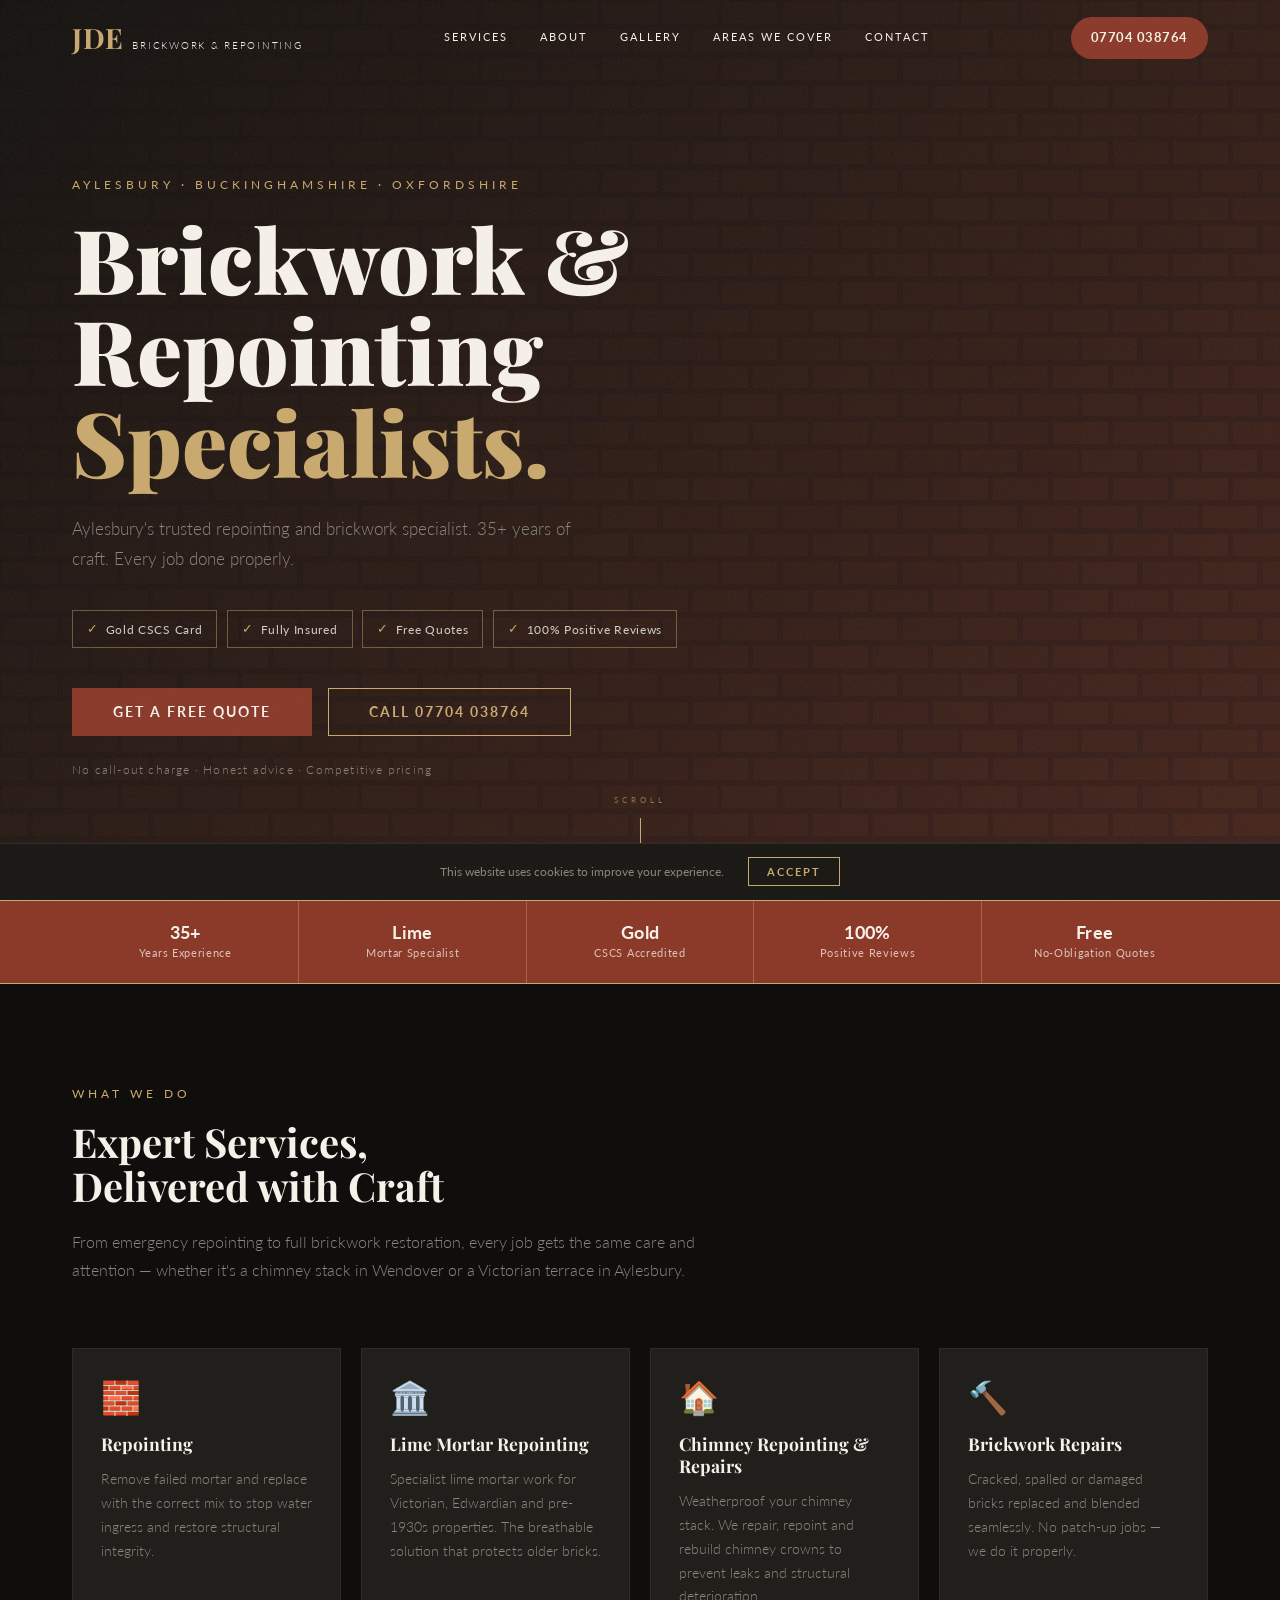
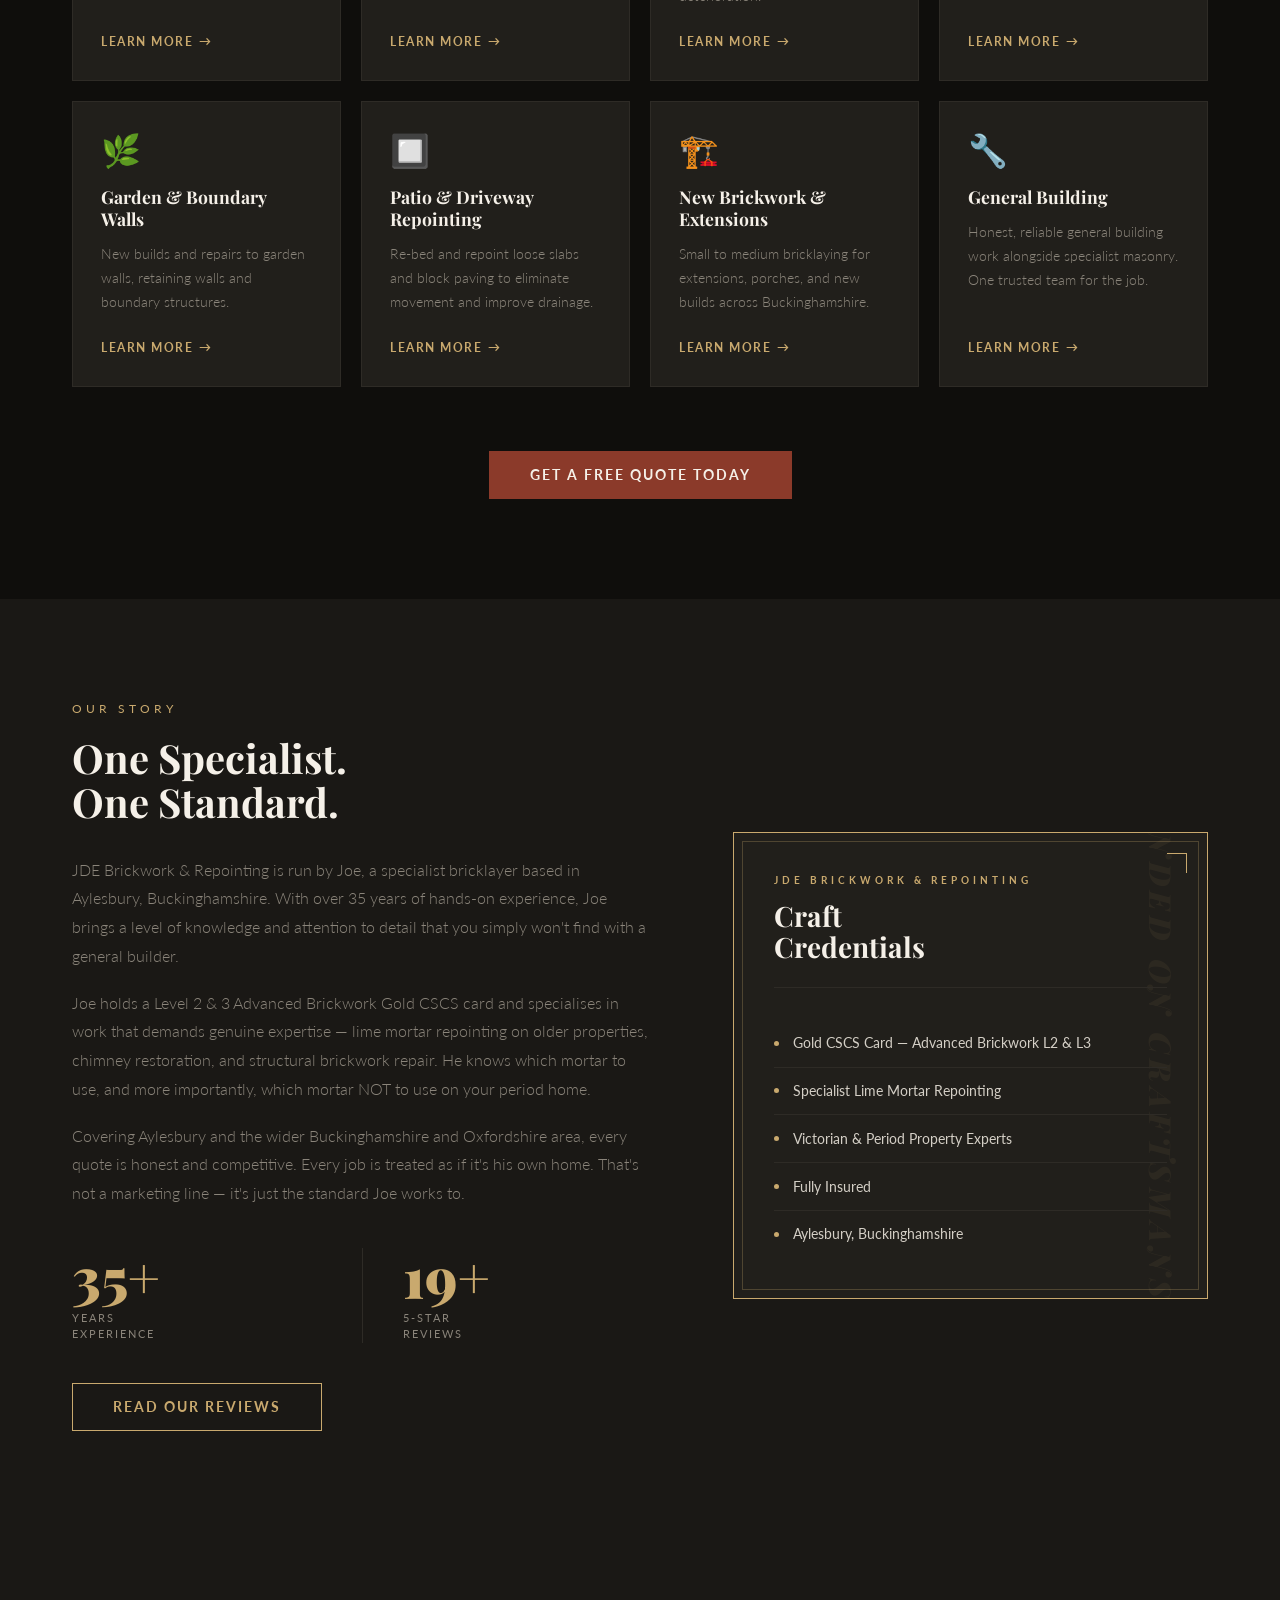
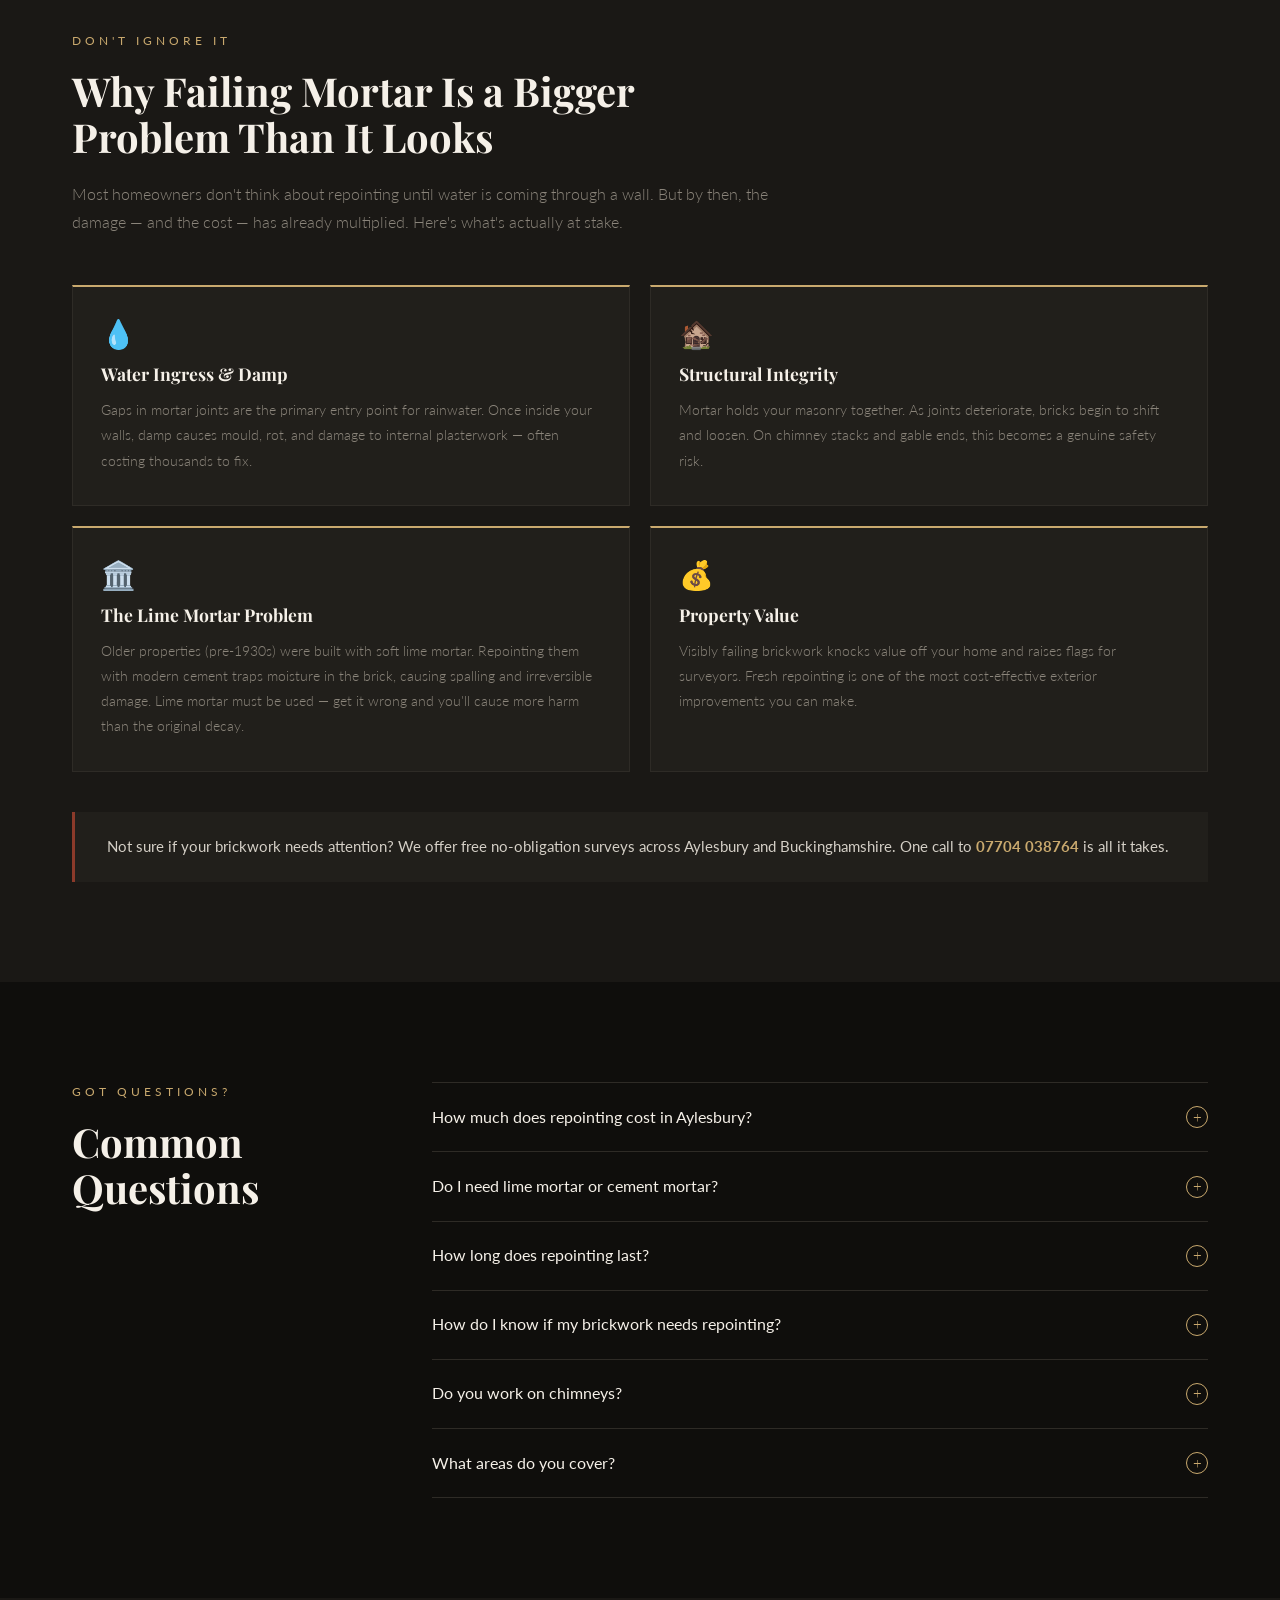
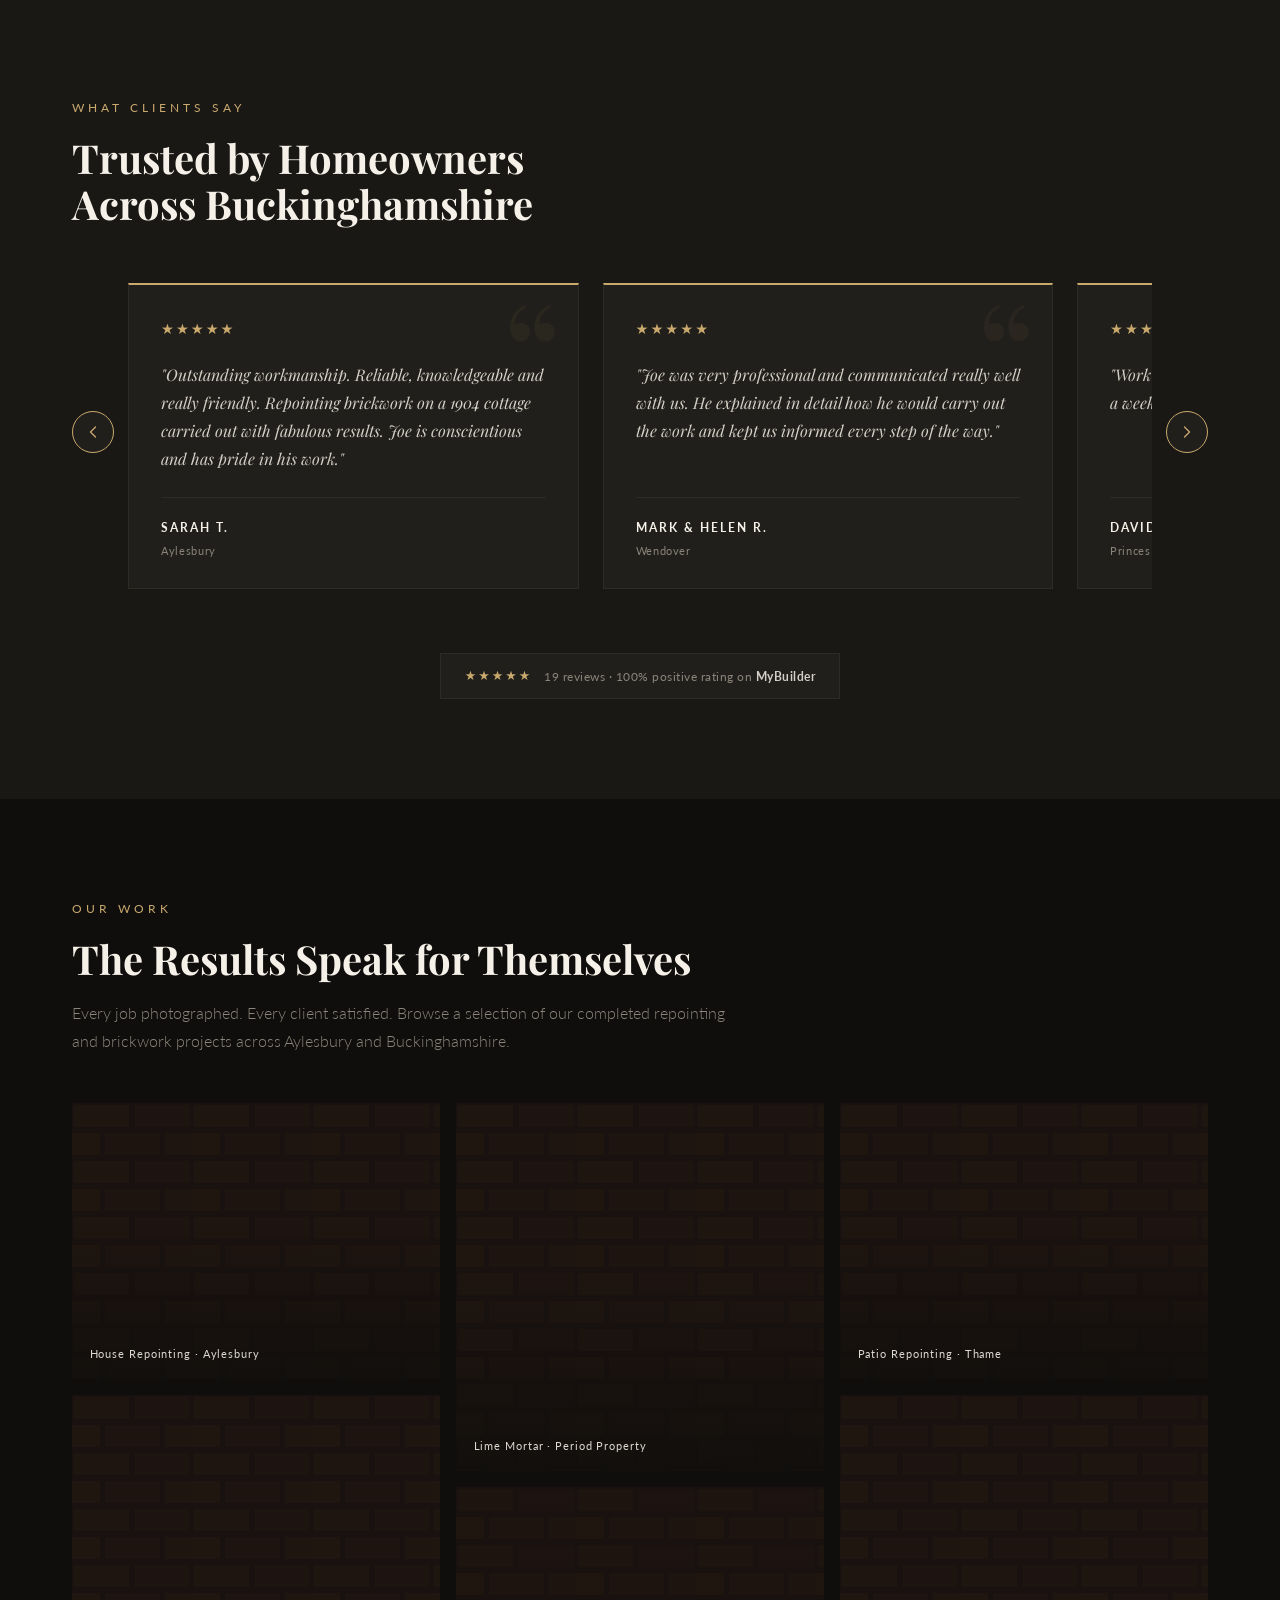
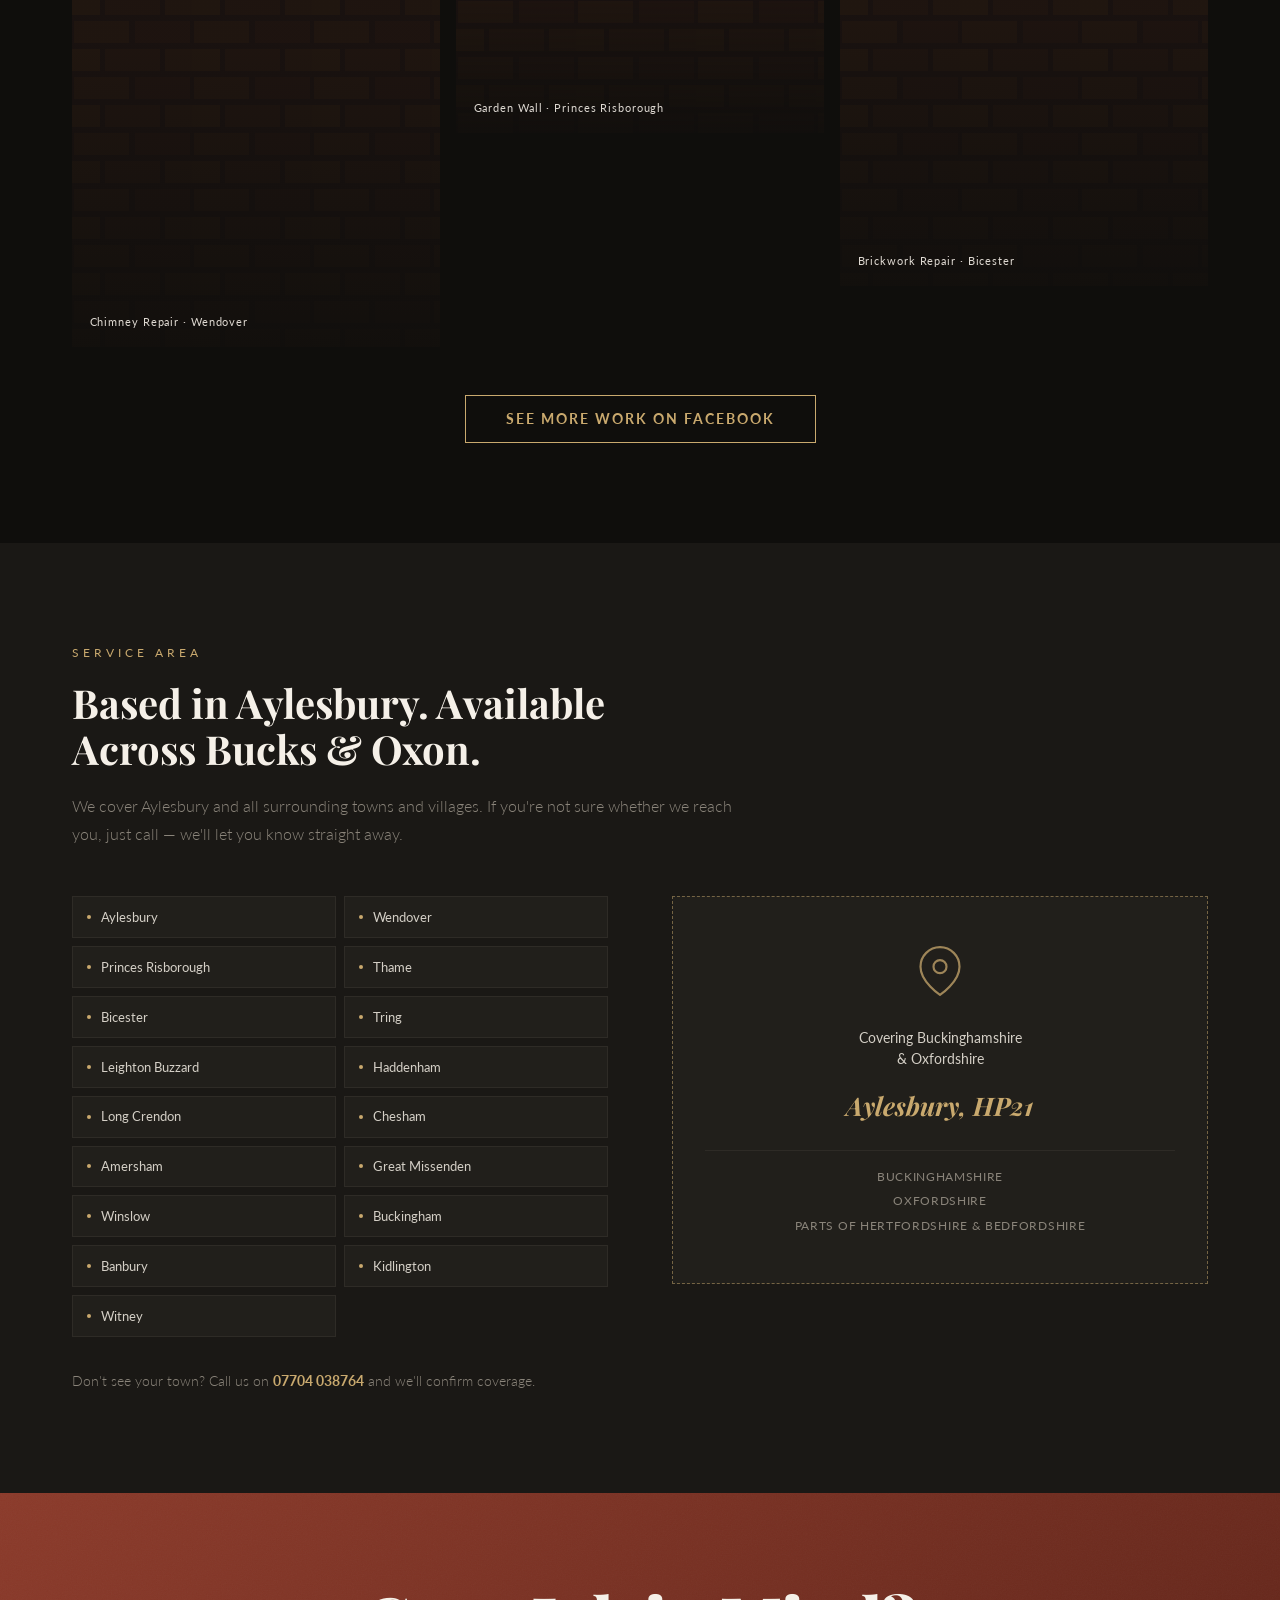
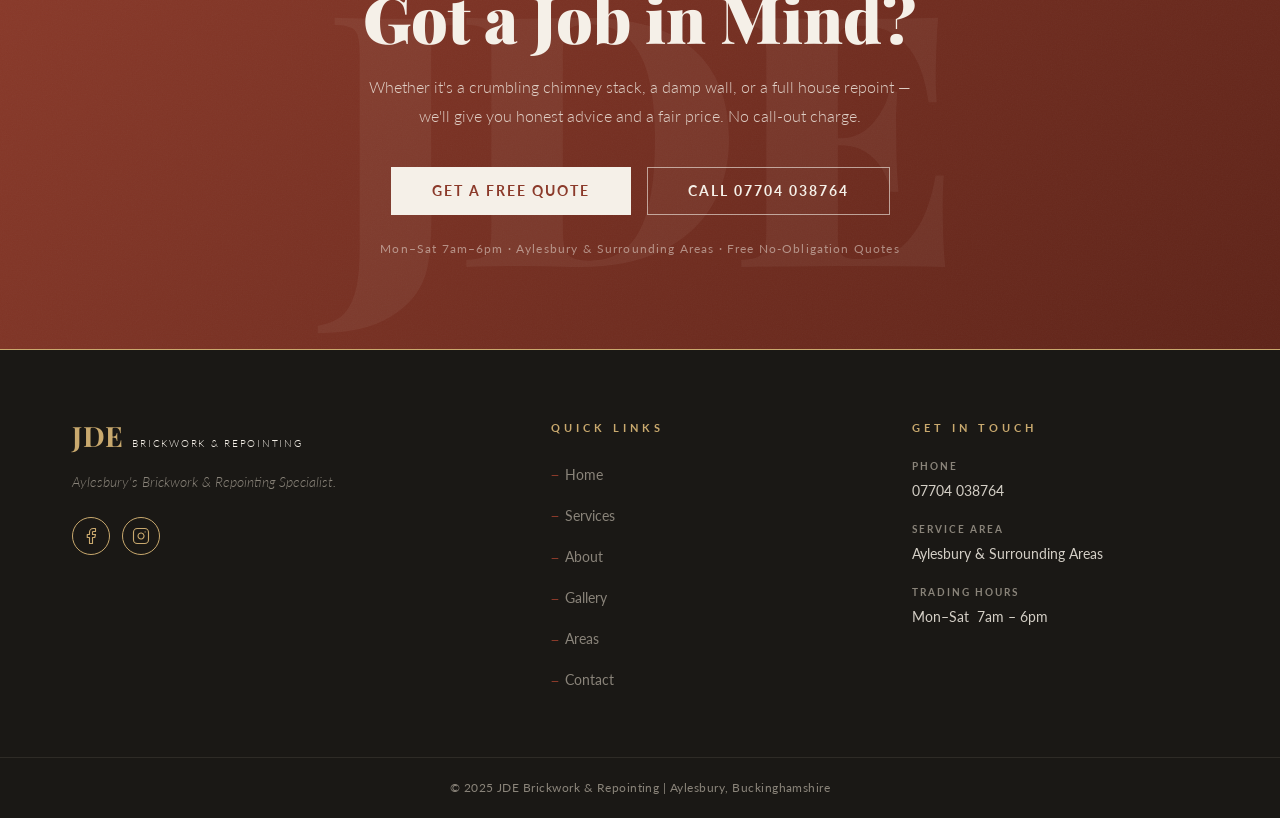
==== commit 2280de42: "Remove father & son / 4th generation references — reposition as sole trader - Hero: remove vertical " ====
--- a/index.html
+++ b/index.html
@@ -5,7 +5,7 @@
   <meta name="viewport" content="width=device-width, initial-scale=1.0">
 
   <title>Repointing &amp; Brickwork Specialists in Aylesbury | JDE Brickwork</title>
-  <meta name="description" content="JDE Brickwork &amp; Repointing — Aylesbury's trusted repointing and brickwork specialists. Father &amp; son, 4th generation, Gold CSCS accredited. Free quotes across Buckinghamshire &amp; Oxfordshire. Call 07704 038764.">
+  <meta name="description" content="JDE Brickwork &amp; Repointing — Aylesbury's specialist bricklayer with 35+ years experience. Gold CSCS accredited. Free quotes across Buckinghamshire &amp; Oxfordshire. Call 07704 038764.">
   <meta name="keywords" content="repointing Aylesbury, brickwork Aylesbury, chimney repointing Buckinghamshire, lime mortar repointing, bricklayers Aylesbury">
   <meta name="robots" content="index, follow">
   <meta name="author" content="JDE Brickwork &amp; Repointing">
@@ -17,7 +17,7 @@
   <meta property="og:type" content="website">
   <meta property="og:url" content="https://www.jdebrickwork.co.uk/">
   <meta property="og:title" content="Repointing &amp; Brickwork Specialists in Aylesbury | JDE Brickwork">
-  <meta property="og:description" content="JDE Brickwork &amp; Repointing — Aylesbury's trusted repointing and brickwork specialists. Father &amp; son, 4th generation, Gold CSCS accredited. Free quotes across Buckinghamshire &amp; Oxfordshire. Call 07704 038764.">
+  <meta property="og:description" content="JDE Brickwork &amp; Repointing — Aylesbury's specialist bricklayer with 35+ years experience. Gold CSCS accredited. Free quotes across Buckinghamshire &amp; Oxfordshire. Call 07704 038764.">
   <meta property="og:site_name" content="JDE Brickwork &amp; Repointing">
   <meta property="og:locale" content="en_GB">
 
@@ -84,7 +84,6 @@
     <section class="hero" id="hero" aria-label="Introduction">
 
       <div class="hero__grain" aria-hidden="true"></div>
-      <div class="hero__vertical-text" aria-hidden="true">Est. &middot; 3rd Generation</div>
 
       <div class="container hero__inner">
 
@@ -96,7 +95,7 @@
           <span class="hero__line hero__line--gold">Specialists.</span>
         </h1>
 
-        <p class="hero__sub">Father &amp; son. 4th generation bricklayers. 35+ years of craft passed down through the hands that built this county's homes.</p>
+        <p class="hero__sub">Aylesbury's trusted repointing and brickwork specialist. 35+ years of craft. Every job done properly.</p>
 
         <div class="hero__pills" role="list">
           <span class="hero__pill" role="listitem"><span class="hero__check" aria-hidden="true">&#10003;</span> Gold CSCS Card</span>
@@ -135,8 +134,8 @@
         <div class="trust-bar__divider" aria-hidden="true"></div>
 
         <div class="trust-bar__item">
-          <span class="trust-bar__highlight">4th</span>
-          <span class="trust-bar__label">Generation Bricklayers</span>
+          <span class="trust-bar__highlight">Lime</span>
+          <span class="trust-bar__label">Mortar Specialist</span>
         </div>
 
         <div class="trust-bar__divider" aria-hidden="true"></div>
@@ -247,18 +246,18 @@
         <!-- Left: Text -->
         <div class="about__text">
           <span class="section-label">Our Story</span>
-          <h2 id="about-heading">4 Generations.<br>One Standard.</h2>
+          <h2 id="about-heading">One Specialist.<br>One Standard.</h2>
 
           <div class="about__copy">
-            <p>JDE Brickwork &amp; Repointing is a father and son team based in Aylesbury, Buckinghamshire. Between us, we carry over 35 years of hands-on bricklaying experience — and that expertise doesn't come from a course. It's been passed down through the family across four generations.</p>
-            <p>Joe holds a Level 2 &amp; 3 Advanced Brickwork Gold CSCS card, and we specialise in the kind of work that demands real knowledge: lime mortar repointing on older properties, chimney restoration, structural brickwork repair. We know which mortar to use, and more importantly, which mortar NOT to use on your period home.</p>
-            <p>We cover Aylesbury and the surrounding areas of Buckinghamshire and Oxfordshire. Every quote is honest and competitive. Every job is treated as if it's our own home. That's not a marketing line — it's just how it's always been done in our family.</p>
+            <p>JDE Brickwork &amp; Repointing is run by Joe, a specialist bricklayer based in Aylesbury, Buckinghamshire. With over 35 years of hands-on experience, Joe brings a level of knowledge and attention to detail that you simply won't find with a general builder.</p>
+            <p>Joe holds a Level 2 &amp; 3 Advanced Brickwork Gold CSCS card and specialises in work that demands genuine expertise — lime mortar repointing on older properties, chimney restoration, and structural brickwork repair. He knows which mortar to use, and more importantly, which mortar NOT to use on your period home.</p>
+            <p>Covering Aylesbury and the wider Buckinghamshire and Oxfordshire area, every quote is honest and competitive. Every job is treated as if it's his own home. That's not a marketing line — it's just the standard Joe works to.</p>
           </div>
 
           <div class="about__stats" role="list">
             <div class="about__stat" role="listitem">
               <span class="about__stat-number">35+</span>
-              <span class="about__stat-label">Years Combined<br>Experience</span>
+              <span class="about__stat-label">Years<br>Experience</span>
             </div>
             <div class="about__stat" role="listitem">
               <span class="about__stat-number">19+</span>
@@ -295,10 +294,6 @@
                 <li>
                   <span class="credential-card__dot"></span>
                   <span>Fully Insured</span>
-                </li>
-                <li>
-                  <span class="credential-card__dot"></span>
-                  <span>Father &amp; Son Team</span>
                 </li>
                 <li>
                   <span class="credential-card__dot"></span>
@@ -712,7 +707,7 @@
           <span class="nav-logo__jde">JDE</span>
           <span class="nav-logo__sub">Brickwork &amp; Repointing</span>
         </a>
-        <p class="footer-tagline">4th Generation Bricklayers.<br>Built on Reputation.</p>
+        <p class="footer-tagline">Aylesbury's Brickwork &amp; Repointing Specialist.</p>
         <div class="footer-socials">
           <a href="#" class="footer-social-icon" aria-label="Follow us on Facebook">
             <svg xmlns="http://www.w3.org/2000/svg" width="18" height="18" viewBox="0 0 24 24" fill="none" stroke="currentColor" stroke-width="1.5" stroke-linecap="round" stroke-linejoin="round" aria-hidden="true">
@@ -789,7 +784,7 @@
     "@context": "https://schema.org",
     "@type": "HomeAndConstructionBusiness",
     "name": "JDE Brickwork & Repointing",
-    "description": "JDE Brickwork & Repointing — Aylesbury's trusted repointing and brickwork specialists. Father & son, 4th generation, Gold CSCS accredited. Free quotes across Buckinghamshire & Oxfordshire.",
+    "description": "JDE Brickwork & Repointing — Aylesbury's specialist bricklayer with 35+ years experience. Gold CSCS accredited. Free quotes across Buckinghamshire & Oxfordshire.",
     "url": "https://www.jdebrickwork.co.uk/",
     "telephone": "07704038764",
     "address": {
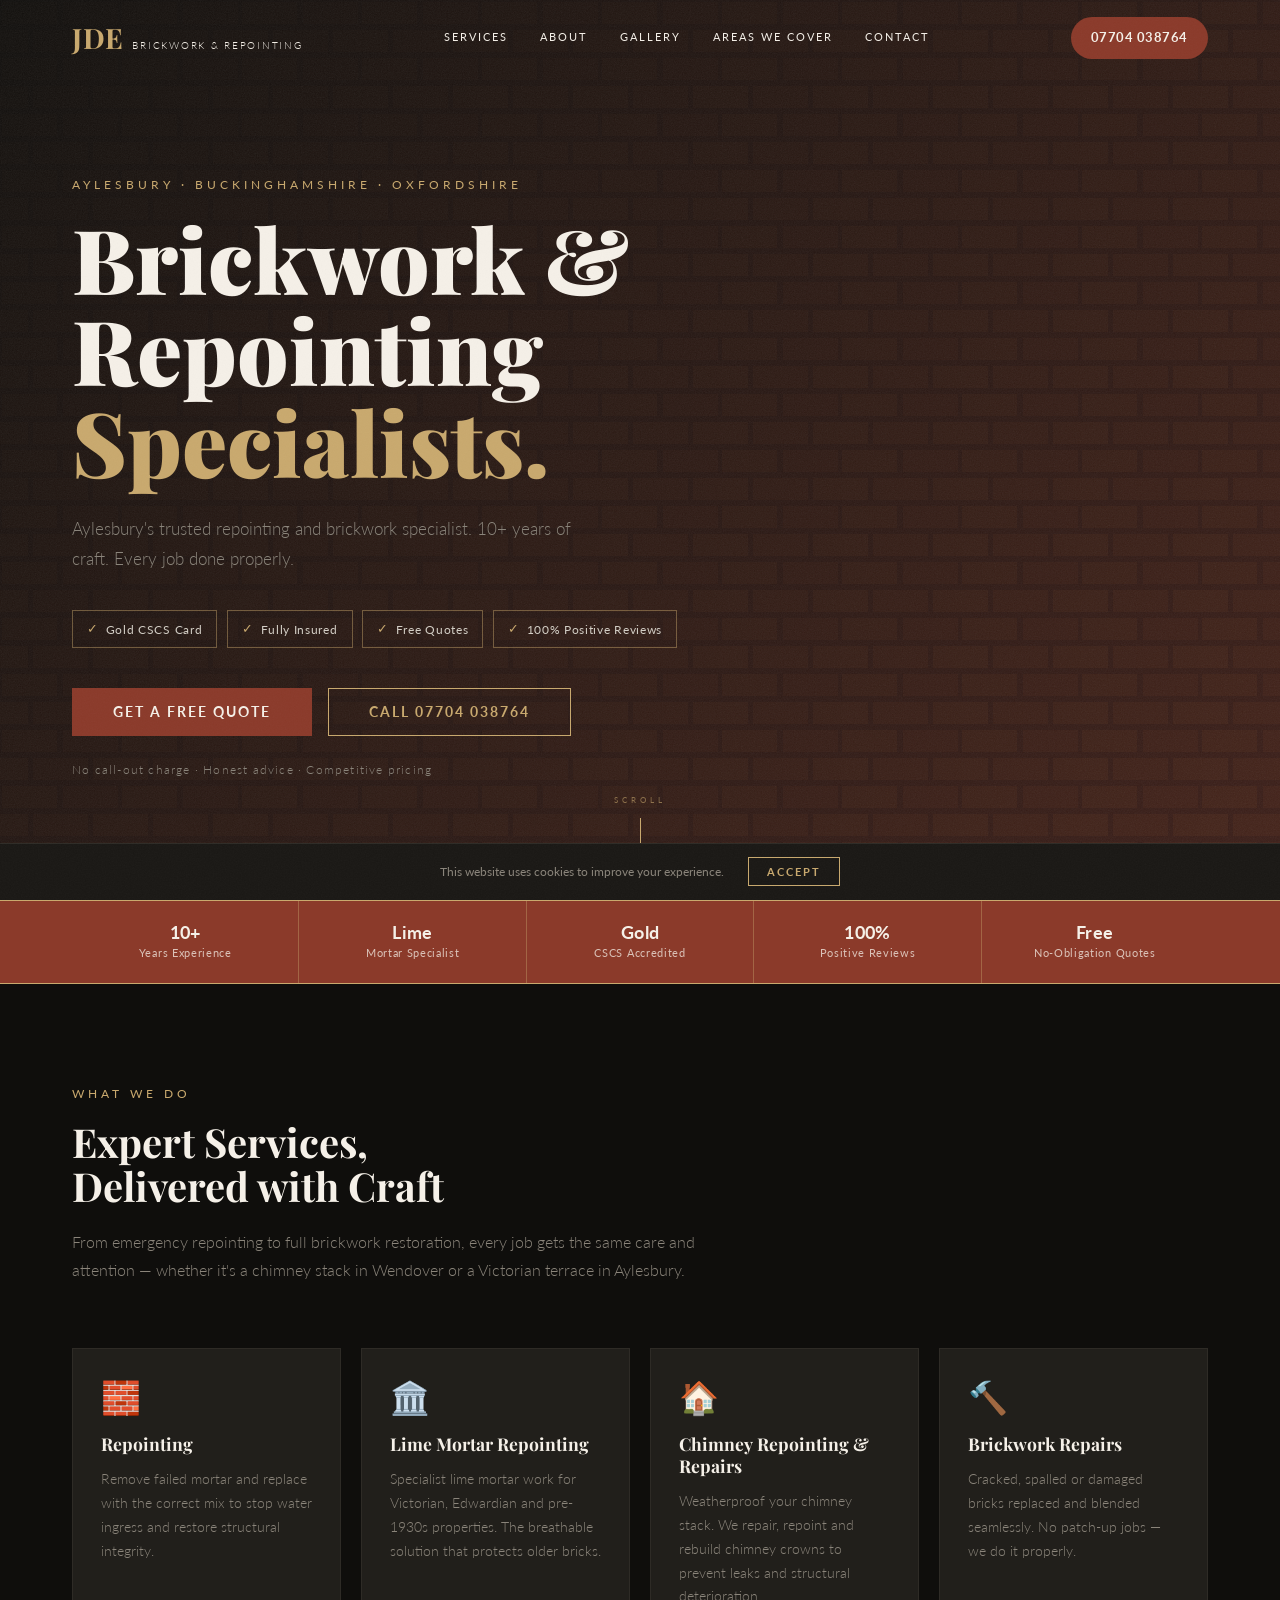
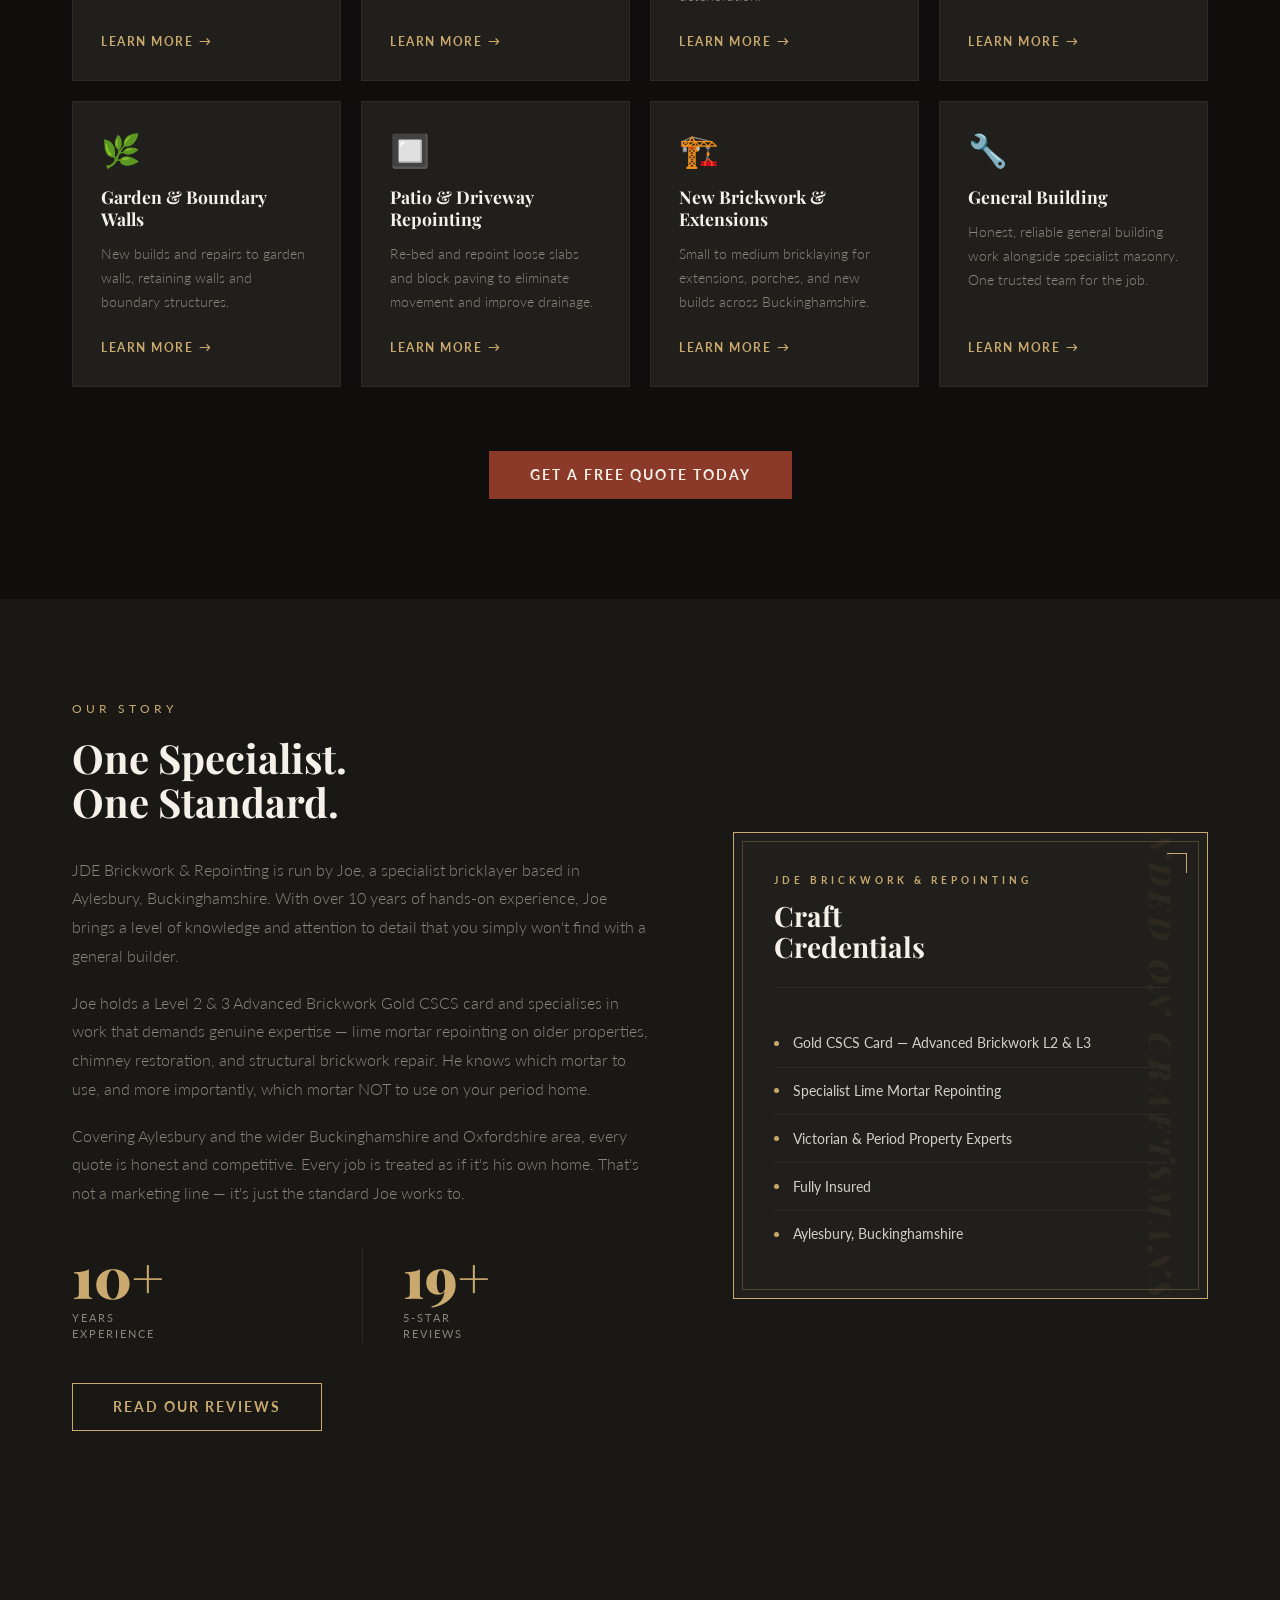
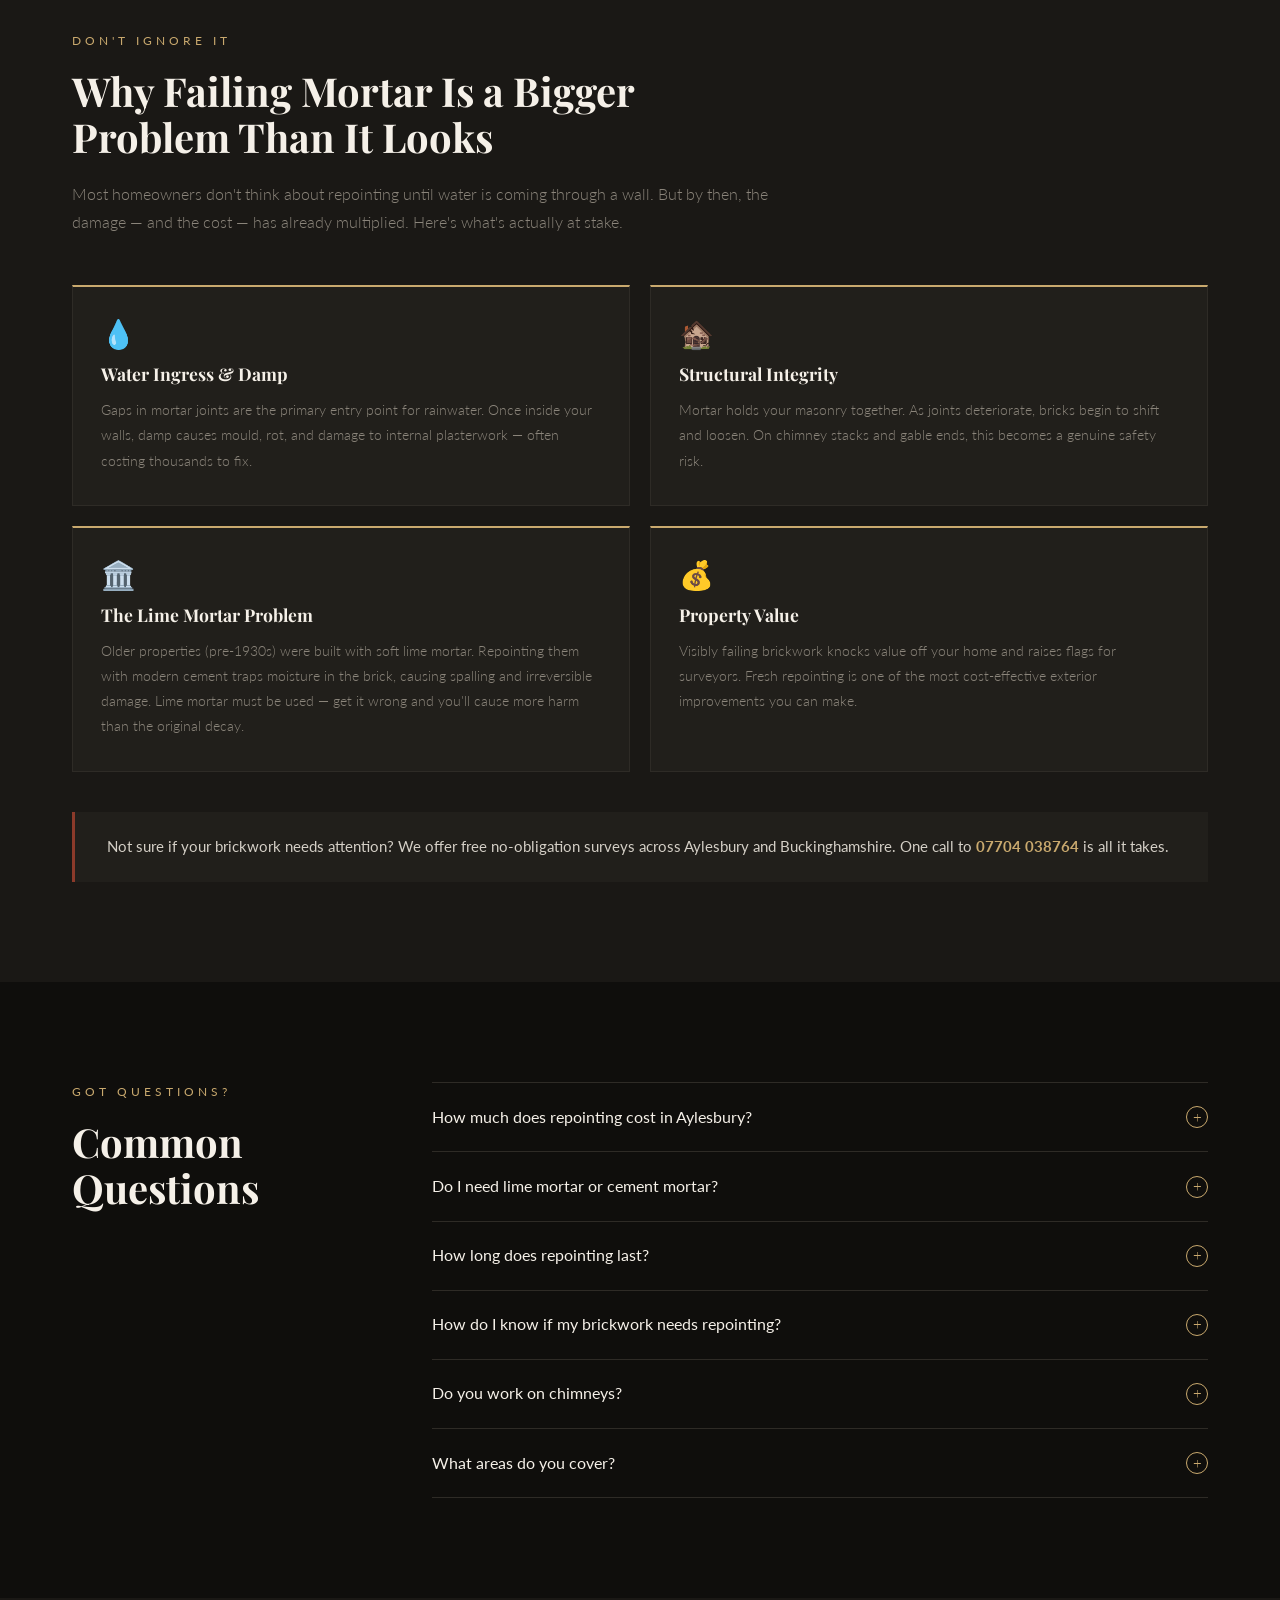
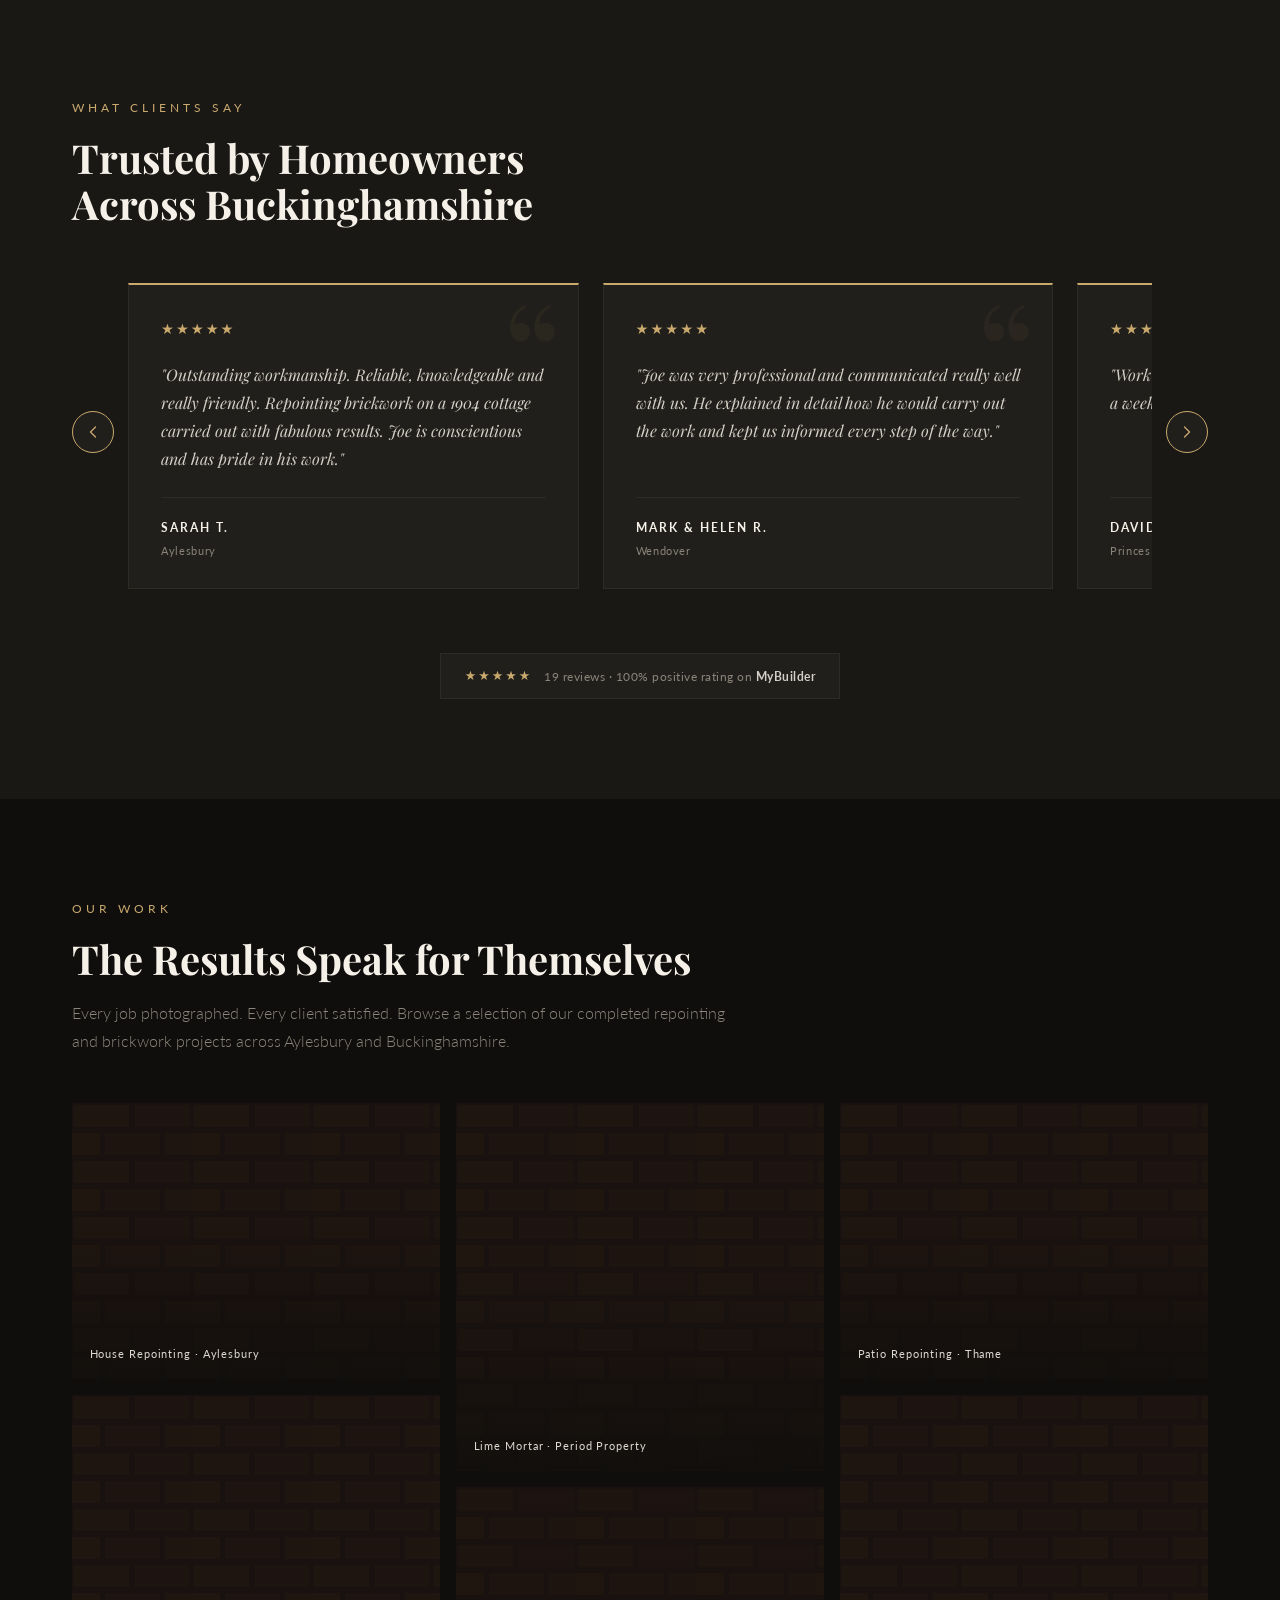
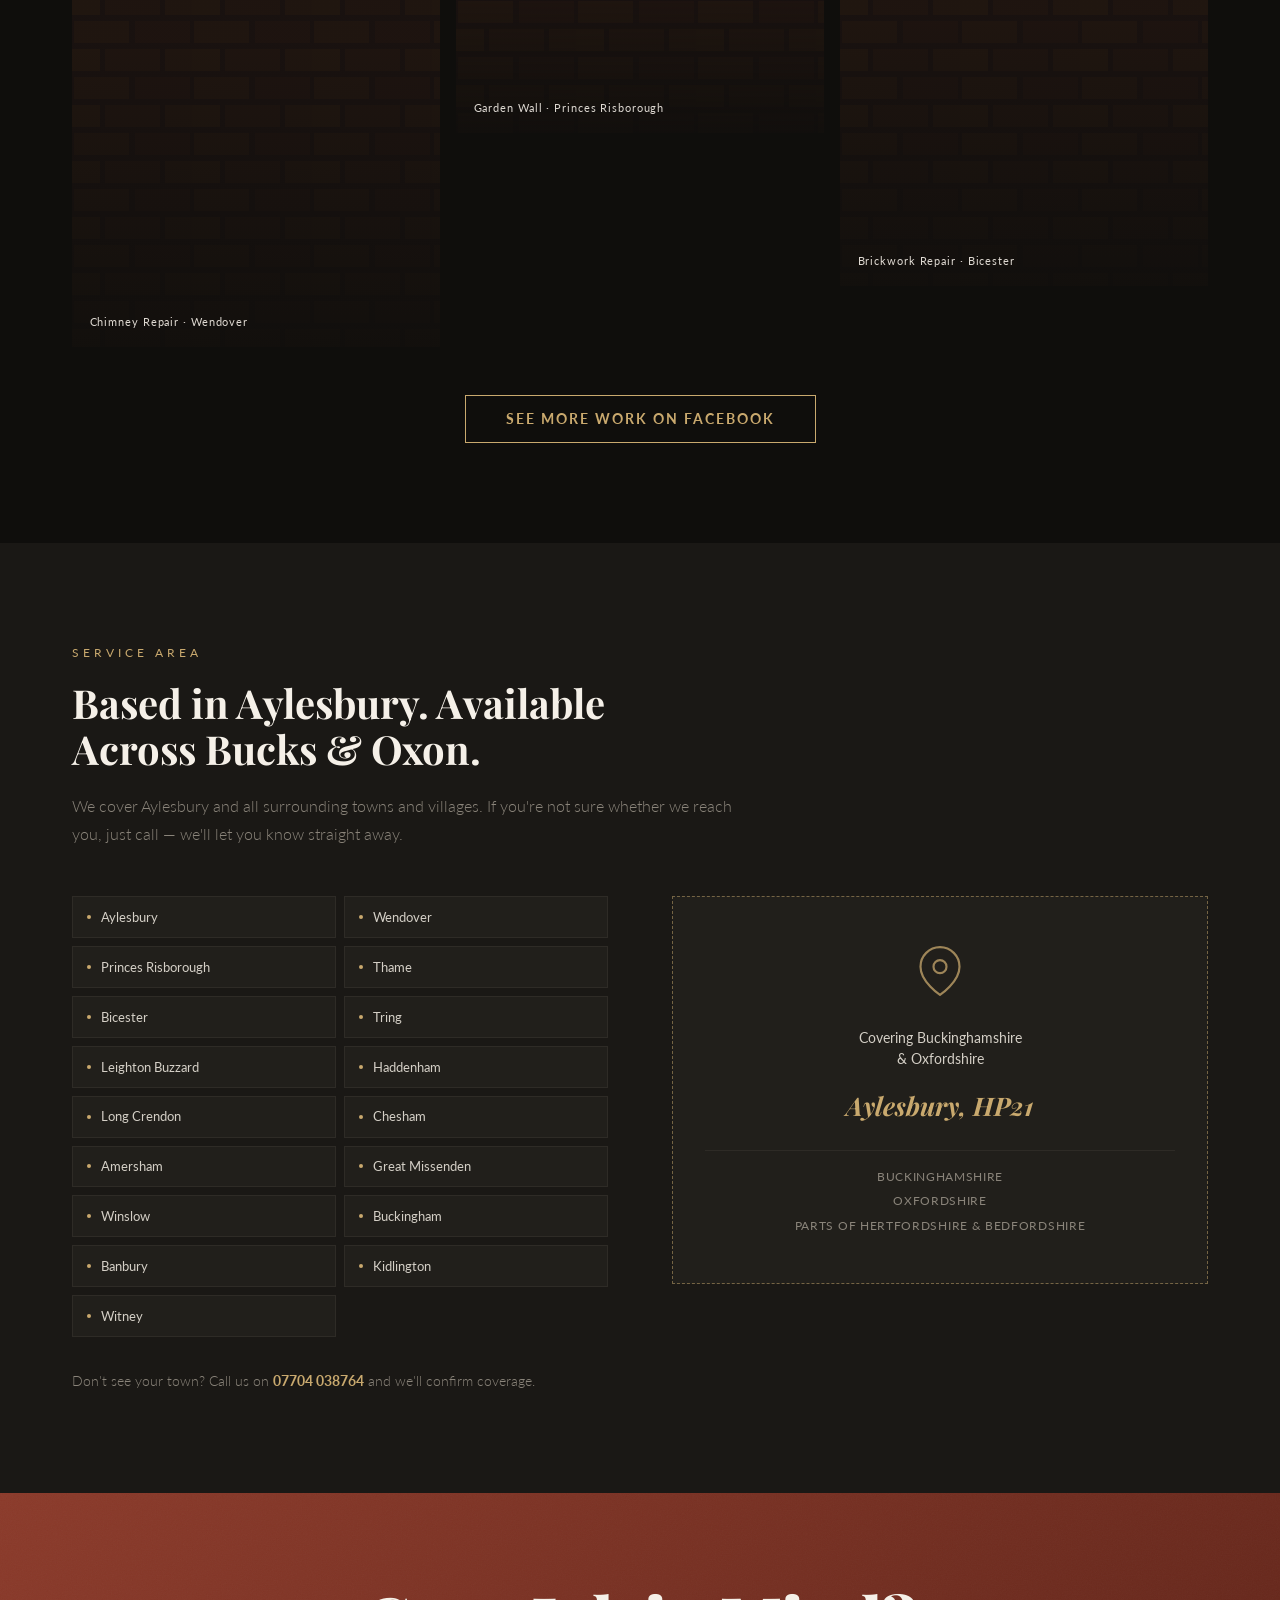
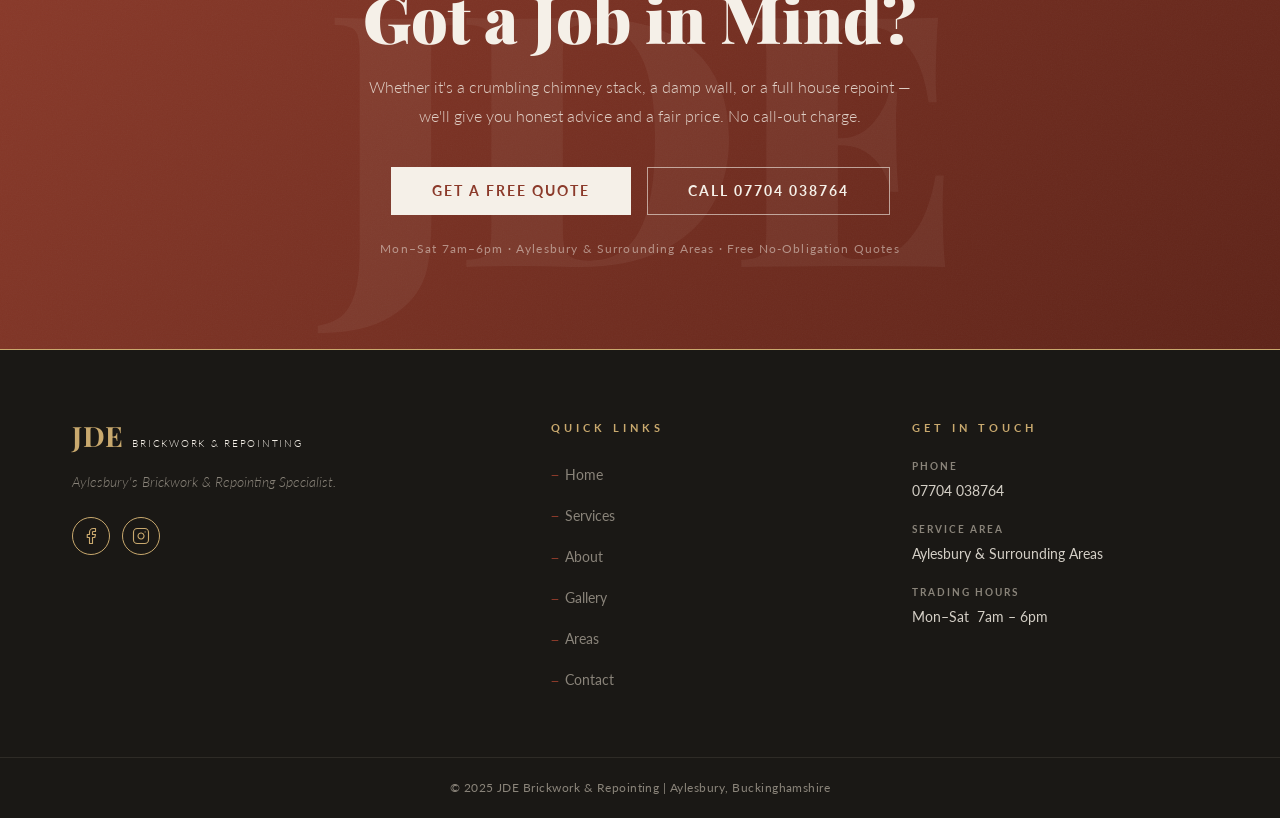
==== commit 39bebcb7: "Change years experience from 35+ to 10+ throughout Updates meta description, OG description, hero su" ====
--- a/index.html
+++ b/index.html
@@ -5,7 +5,7 @@
   <meta name="viewport" content="width=device-width, initial-scale=1.0">
 
   <title>Repointing &amp; Brickwork Specialists in Aylesbury | JDE Brickwork</title>
-  <meta name="description" content="JDE Brickwork &amp; Repointing — Aylesbury's specialist bricklayer with 35+ years experience. Gold CSCS accredited. Free quotes across Buckinghamshire &amp; Oxfordshire. Call 07704 038764.">
+  <meta name="description" content="JDE Brickwork &amp; Repointing — Aylesbury's specialist bricklayer with 10+ years experience. Gold CSCS accredited. Free quotes across Buckinghamshire &amp; Oxfordshire. Call 07704 038764.">
   <meta name="keywords" content="repointing Aylesbury, brickwork Aylesbury, chimney repointing Buckinghamshire, lime mortar repointing, bricklayers Aylesbury">
   <meta name="robots" content="index, follow">
   <meta name="author" content="JDE Brickwork &amp; Repointing">
@@ -17,7 +17,7 @@
   <meta property="og:type" content="website">
   <meta property="og:url" content="https://www.jdebrickwork.co.uk/">
   <meta property="og:title" content="Repointing &amp; Brickwork Specialists in Aylesbury | JDE Brickwork">
-  <meta property="og:description" content="JDE Brickwork &amp; Repointing — Aylesbury's specialist bricklayer with 35+ years experience. Gold CSCS accredited. Free quotes across Buckinghamshire &amp; Oxfordshire. Call 07704 038764.">
+  <meta property="og:description" content="JDE Brickwork &amp; Repointing — Aylesbury's specialist bricklayer with 10+ years experience. Gold CSCS accredited. Free quotes across Buckinghamshire &amp; Oxfordshire. Call 07704 038764.">
   <meta property="og:site_name" content="JDE Brickwork &amp; Repointing">
   <meta property="og:locale" content="en_GB">
 
@@ -95,7 +95,7 @@
           <span class="hero__line hero__line--gold">Specialists.</span>
         </h1>
 
-        <p class="hero__sub">Aylesbury's trusted repointing and brickwork specialist. 35+ years of craft. Every job done properly.</p>
+        <p class="hero__sub">Aylesbury's trusted repointing and brickwork specialist. 10+ years of craft. Every job done properly.</p>
 
         <div class="hero__pills" role="list">
           <span class="hero__pill" role="listitem"><span class="hero__check" aria-hidden="true">&#10003;</span> Gold CSCS Card</span>
@@ -127,7 +127,7 @@
       <div class="trust-bar__inner">
 
         <div class="trust-bar__item">
-          <span class="trust-bar__highlight">35+</span>
+          <span class="trust-bar__highlight">10+</span>
           <span class="trust-bar__label">Years Experience</span>
         </div>
 
@@ -249,14 +249,14 @@
           <h2 id="about-heading">One Specialist.<br>One Standard.</h2>
 
           <div class="about__copy">
-            <p>JDE Brickwork &amp; Repointing is run by Joe, a specialist bricklayer based in Aylesbury, Buckinghamshire. With over 35 years of hands-on experience, Joe brings a level of knowledge and attention to detail that you simply won't find with a general builder.</p>
+            <p>JDE Brickwork &amp; Repointing is run by Joe, a specialist bricklayer based in Aylesbury, Buckinghamshire. With over 10 years of hands-on experience, Joe brings a level of knowledge and attention to detail that you simply won't find with a general builder.</p>
             <p>Joe holds a Level 2 &amp; 3 Advanced Brickwork Gold CSCS card and specialises in work that demands genuine expertise — lime mortar repointing on older properties, chimney restoration, and structural brickwork repair. He knows which mortar to use, and more importantly, which mortar NOT to use on your period home.</p>
             <p>Covering Aylesbury and the wider Buckinghamshire and Oxfordshire area, every quote is honest and competitive. Every job is treated as if it's his own home. That's not a marketing line — it's just the standard Joe works to.</p>
           </div>
 
           <div class="about__stats" role="list">
             <div class="about__stat" role="listitem">
-              <span class="about__stat-number">35+</span>
+              <span class="about__stat-number">10+</span>
               <span class="about__stat-label">Years<br>Experience</span>
             </div>
             <div class="about__stat" role="listitem">
@@ -784,7 +784,7 @@
     "@context": "https://schema.org",
     "@type": "HomeAndConstructionBusiness",
     "name": "JDE Brickwork & Repointing",
-    "description": "JDE Brickwork & Repointing — Aylesbury's specialist bricklayer with 35+ years experience. Gold CSCS accredited. Free quotes across Buckinghamshire & Oxfordshire.",
+    "description": "JDE Brickwork & Repointing — Aylesbury's specialist bricklayer with 10+ years experience. Gold CSCS accredited. Free quotes across Buckinghamshire & Oxfordshire.",
     "url": "https://www.jdebrickwork.co.uk/",
     "telephone": "07704038764",
     "address": {
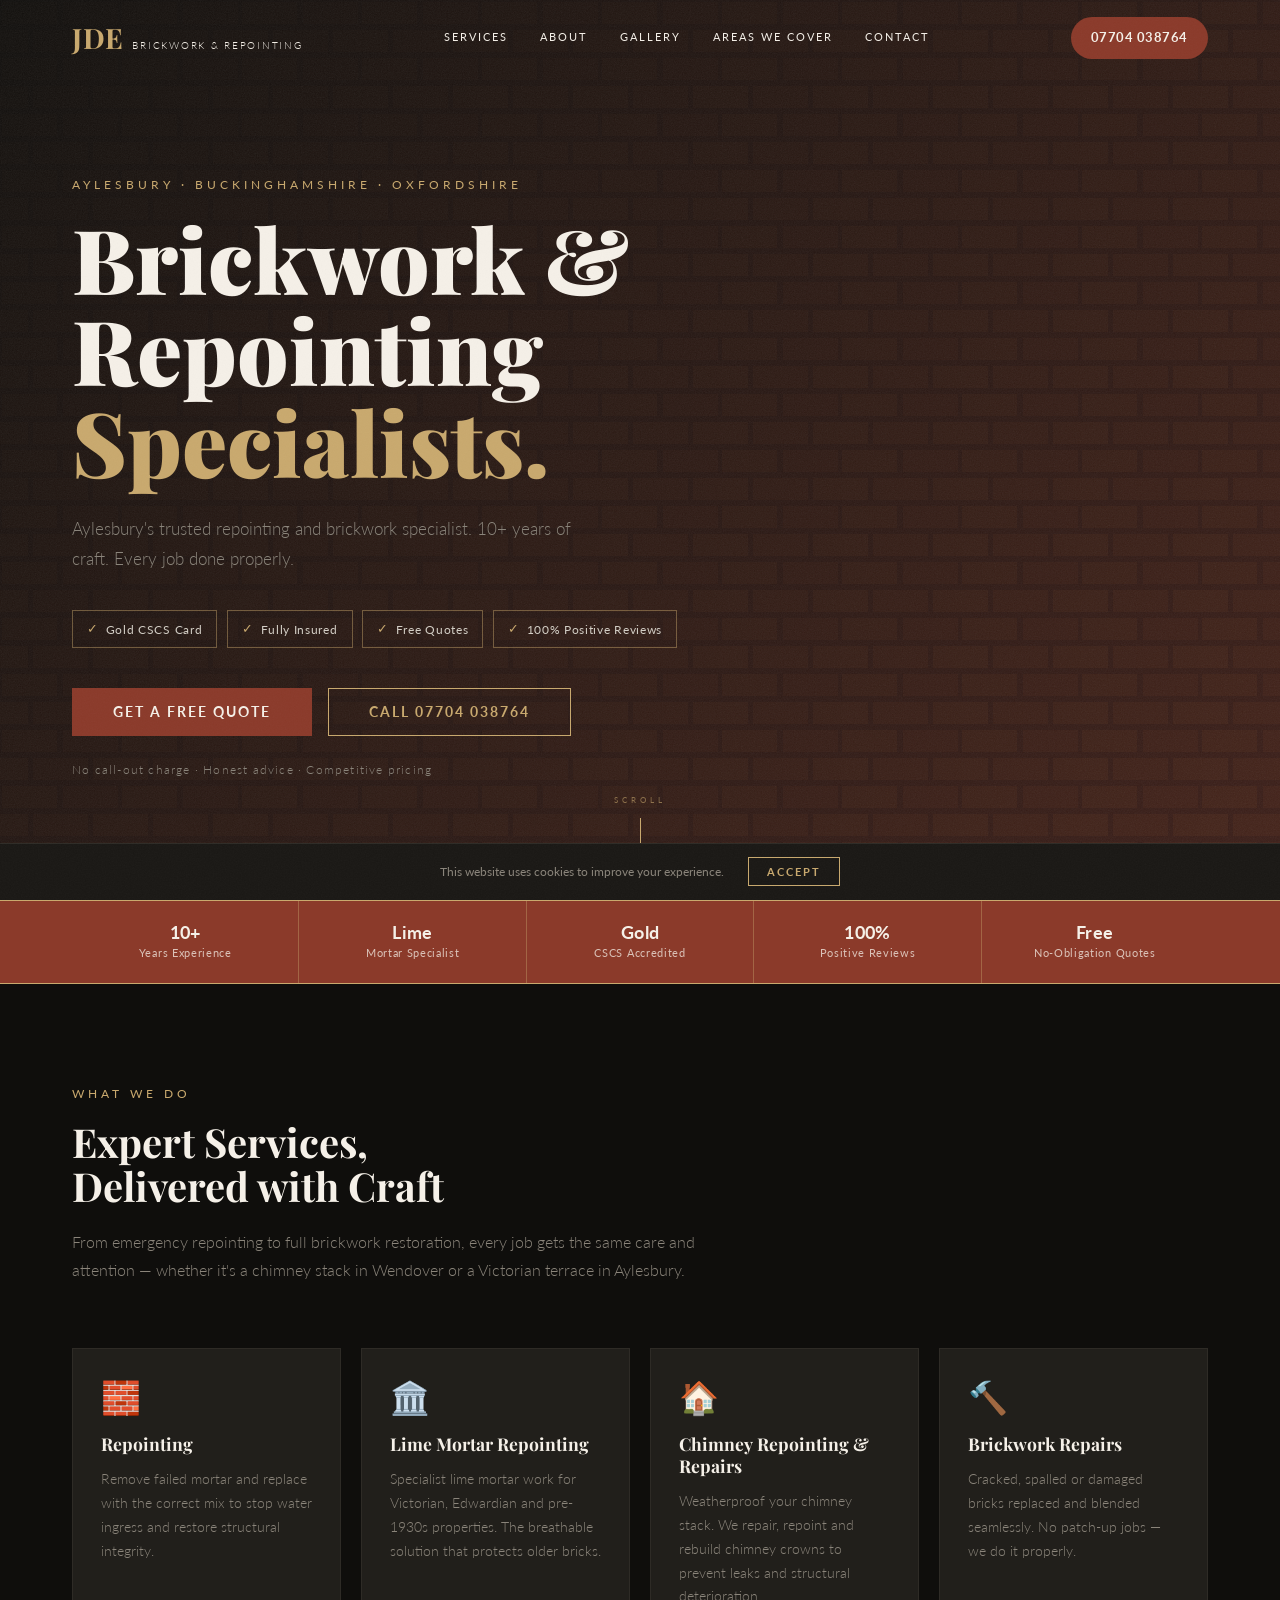
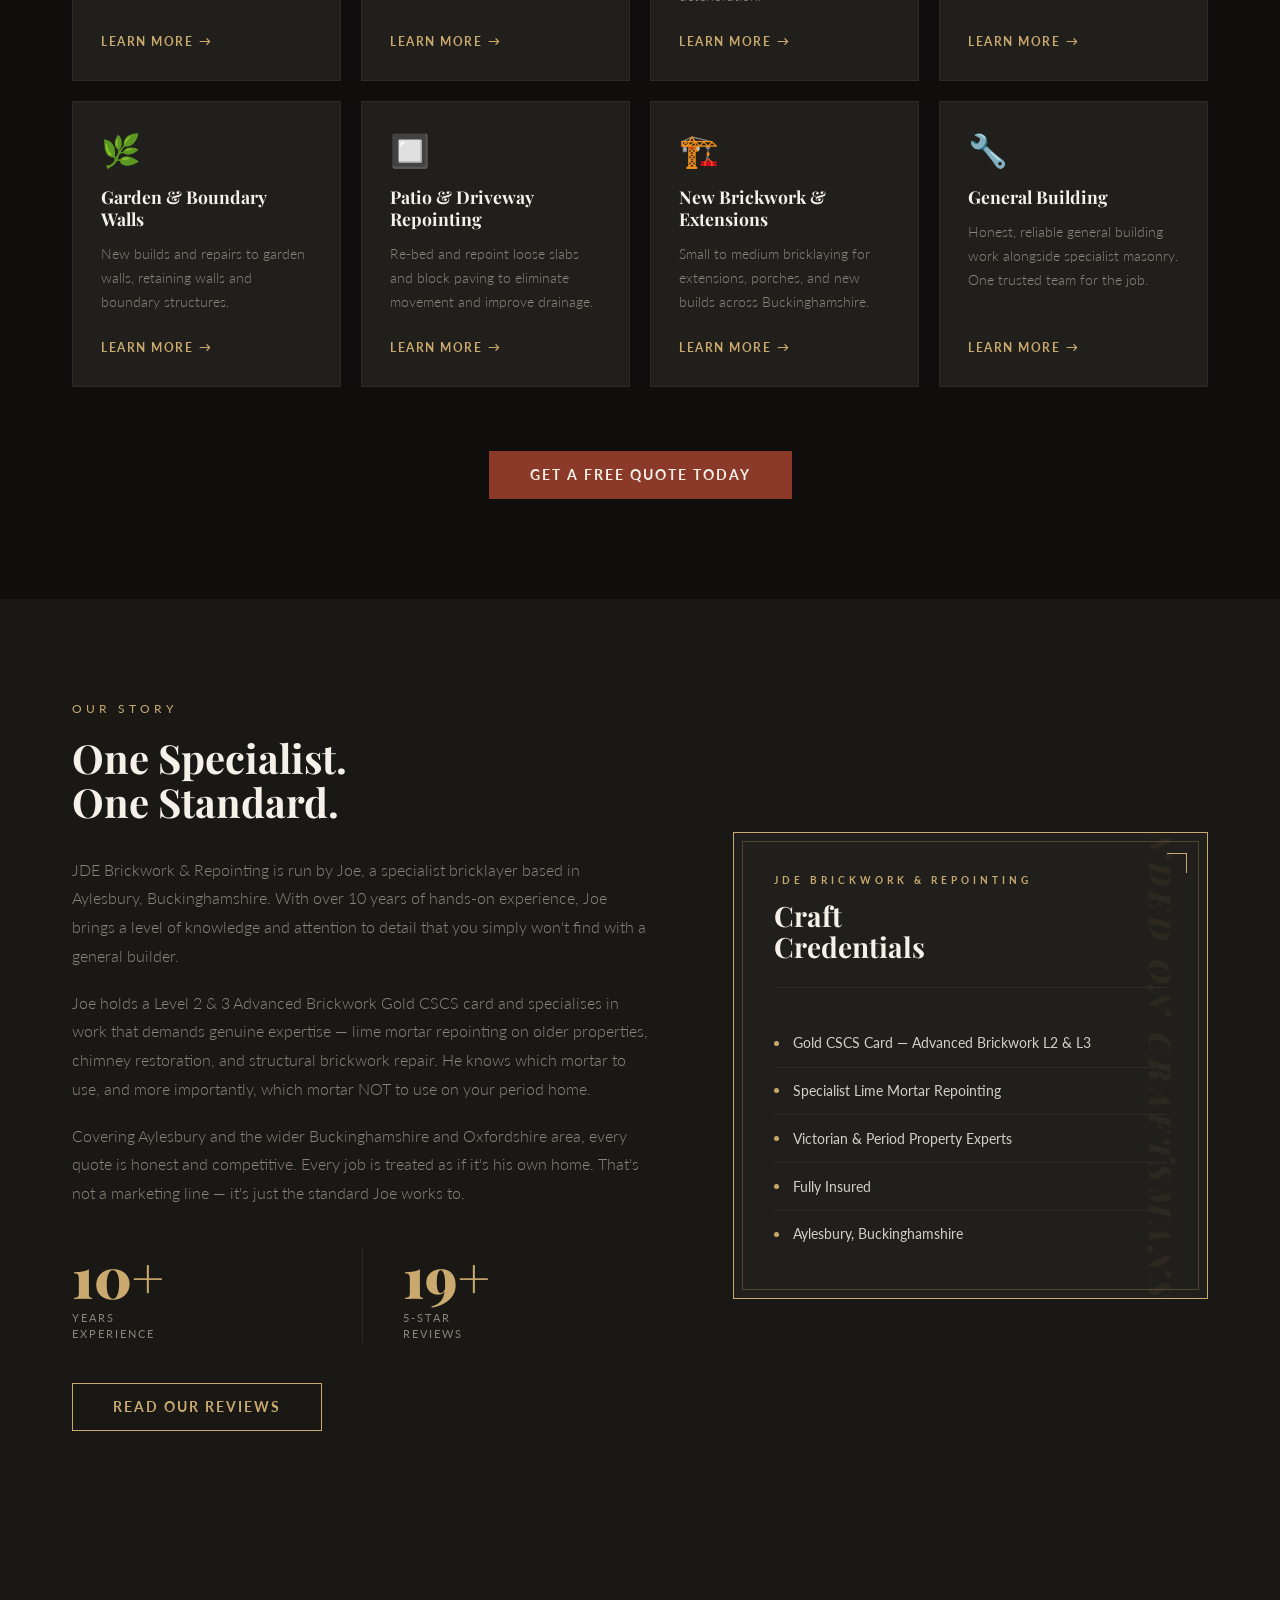
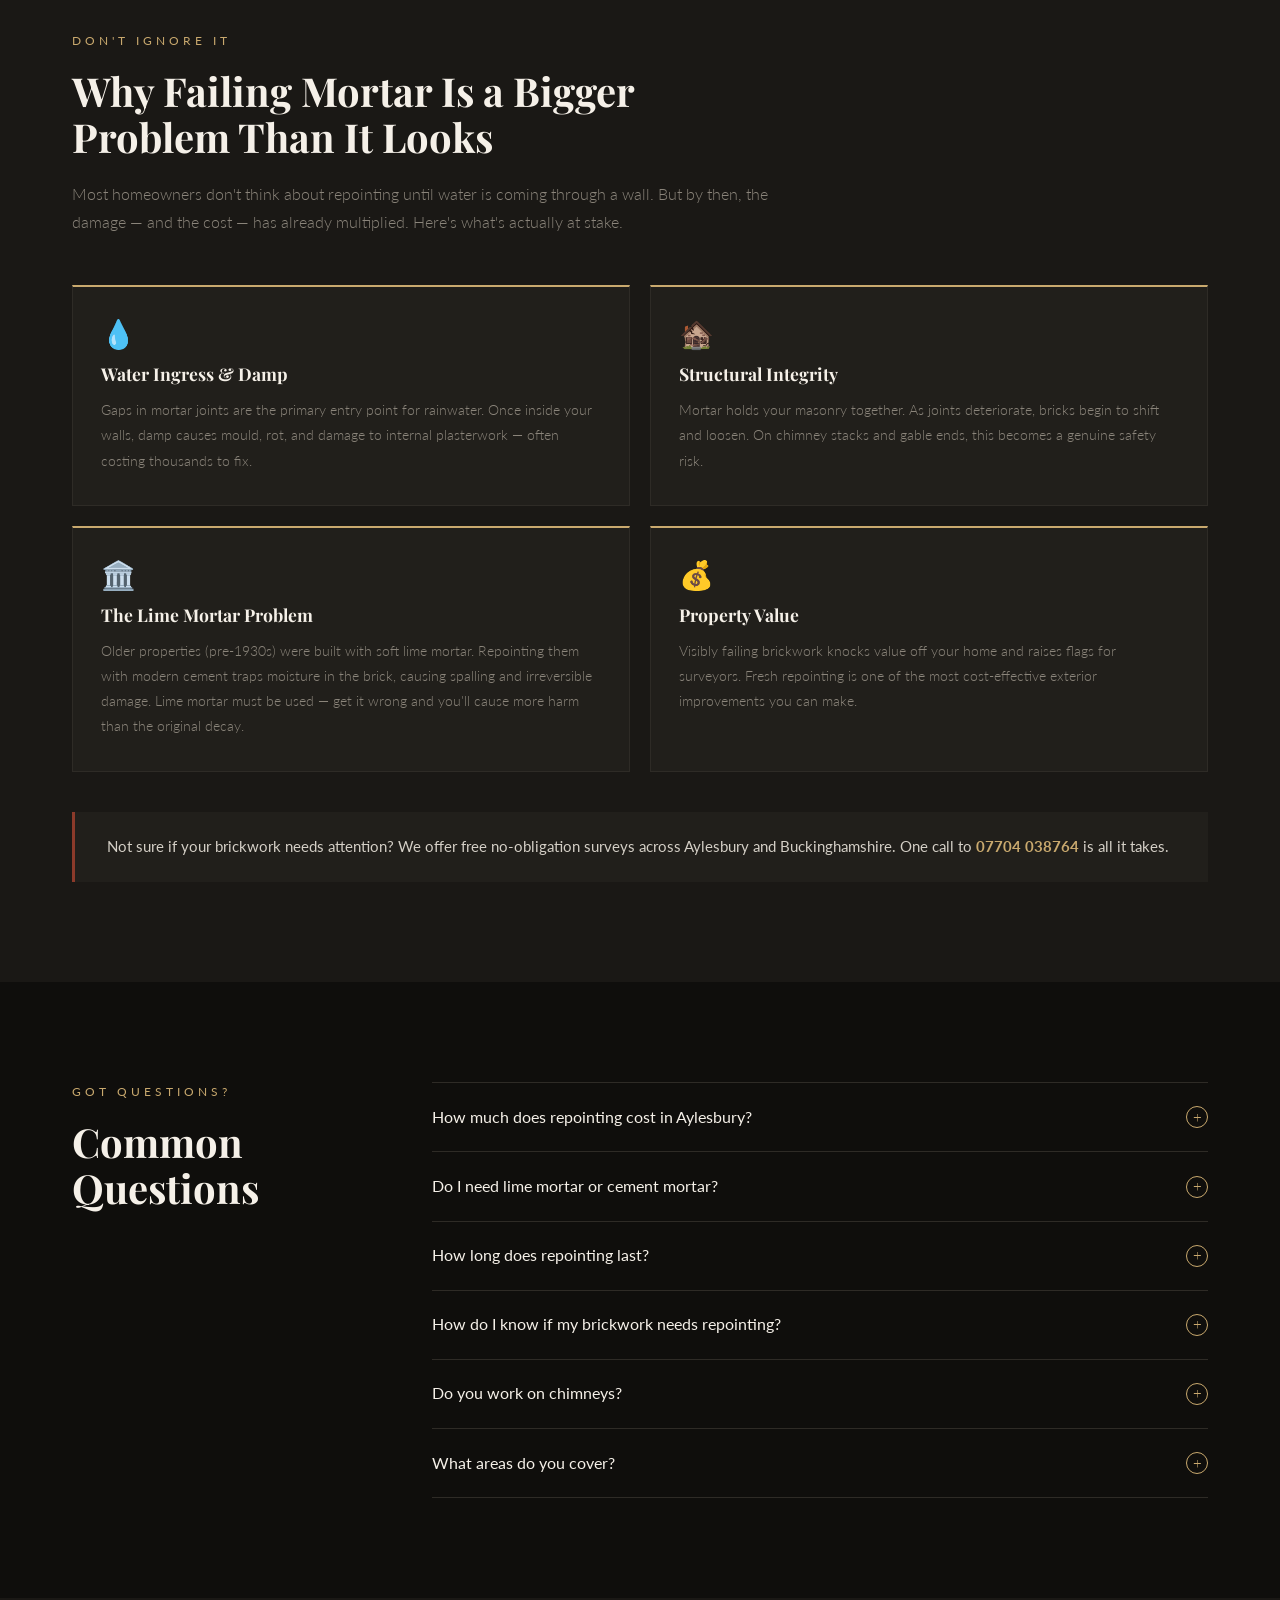
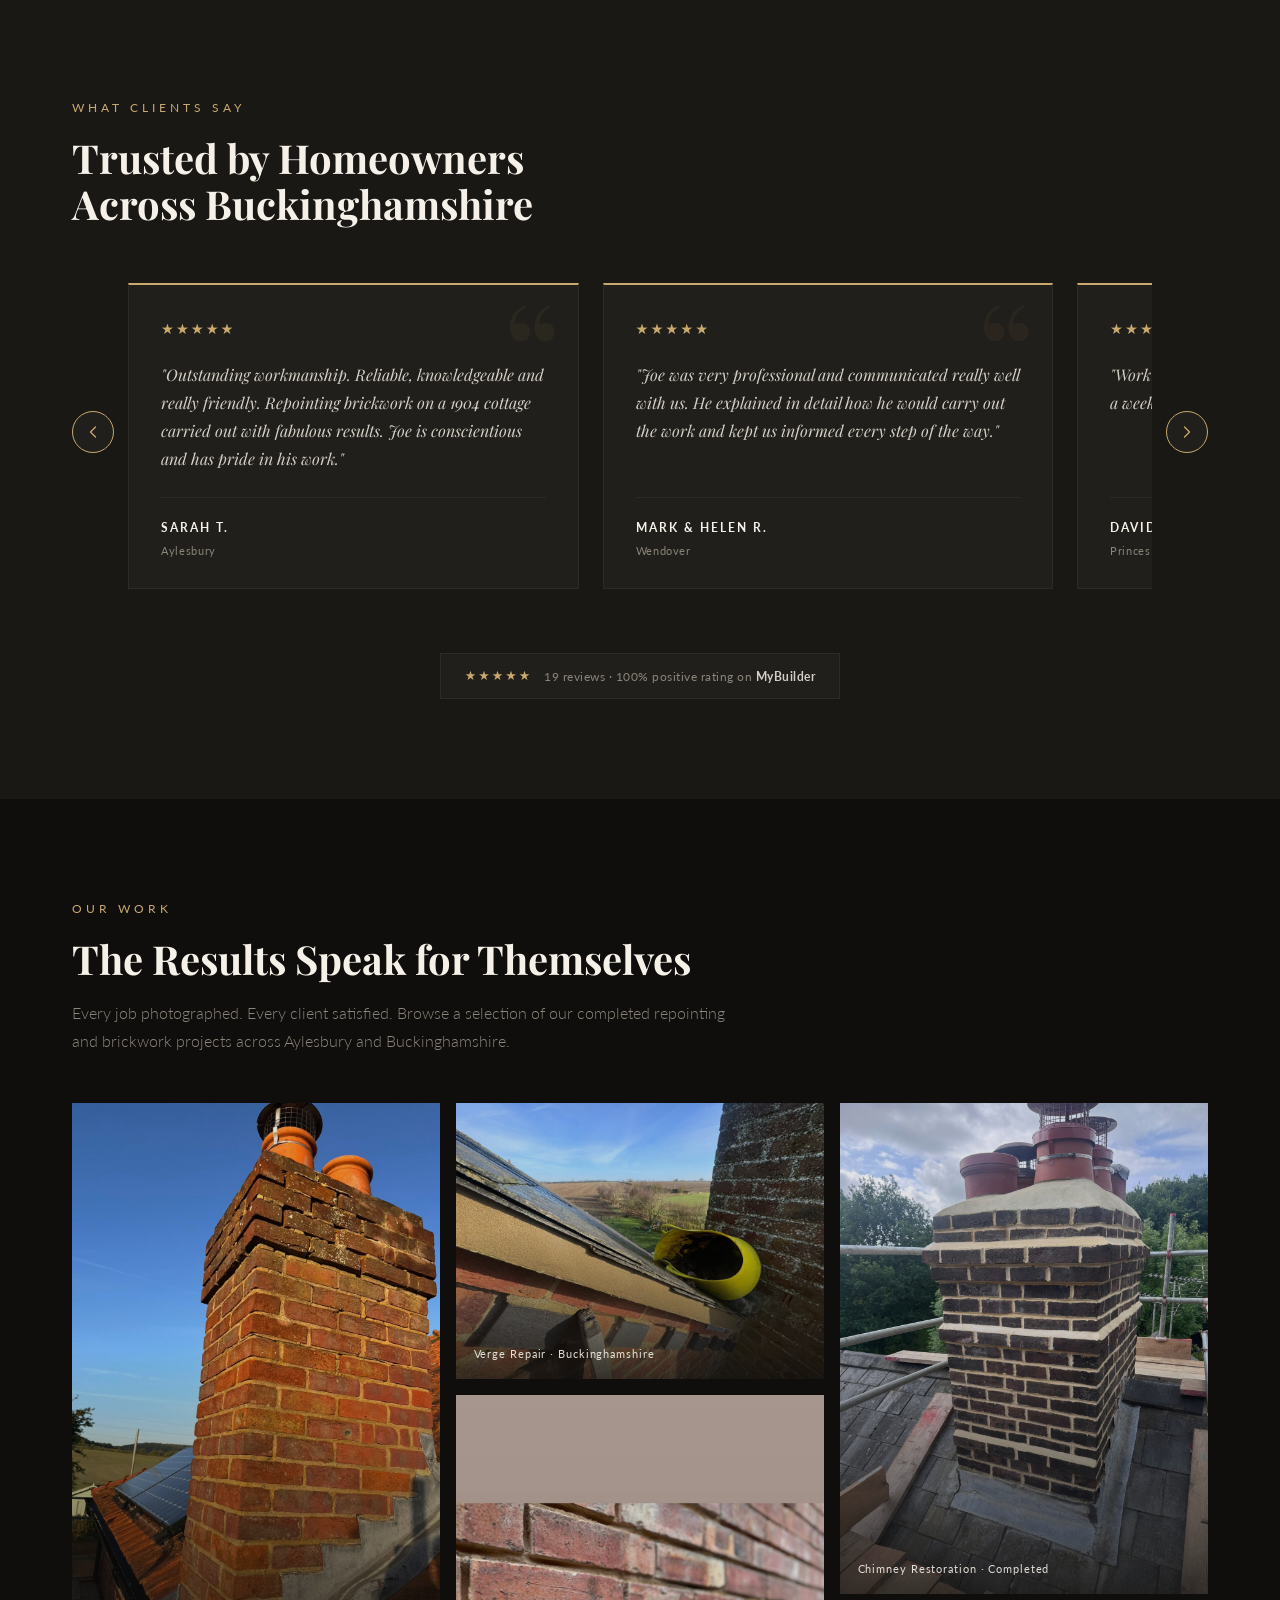
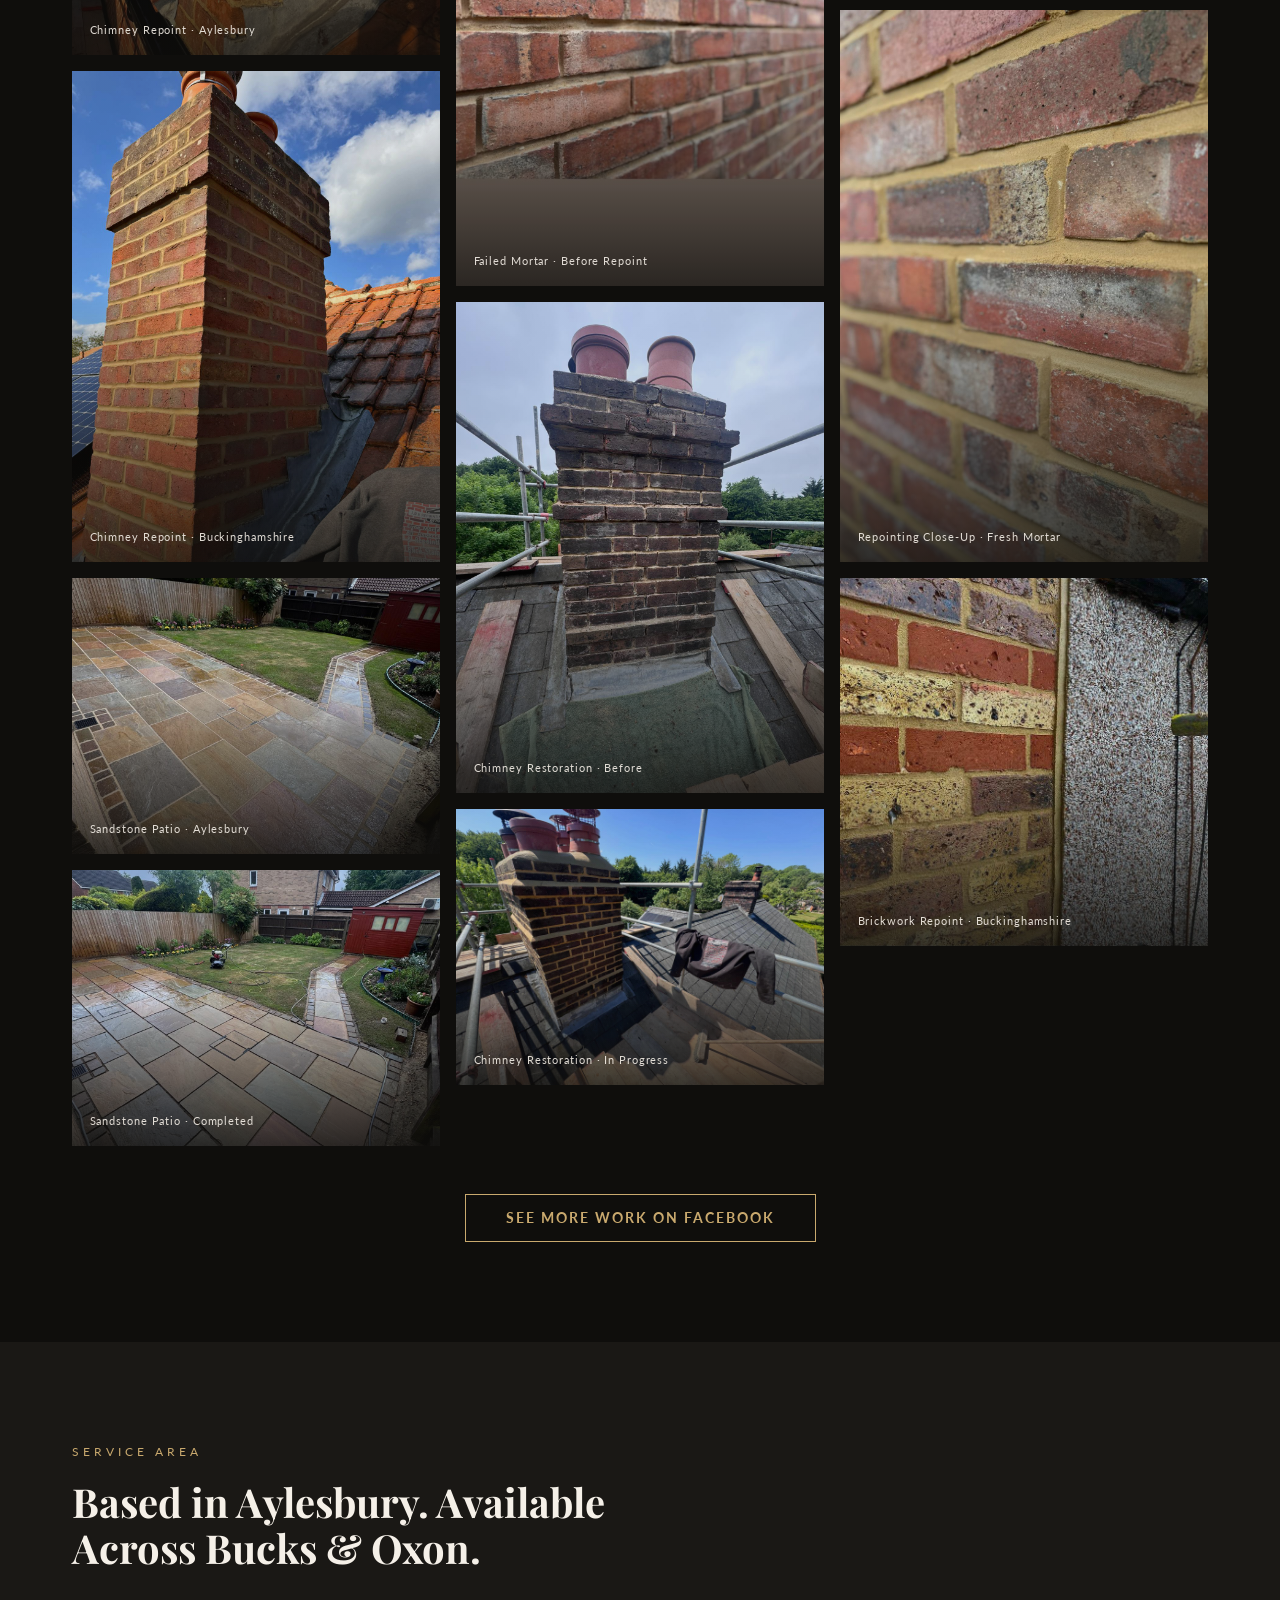
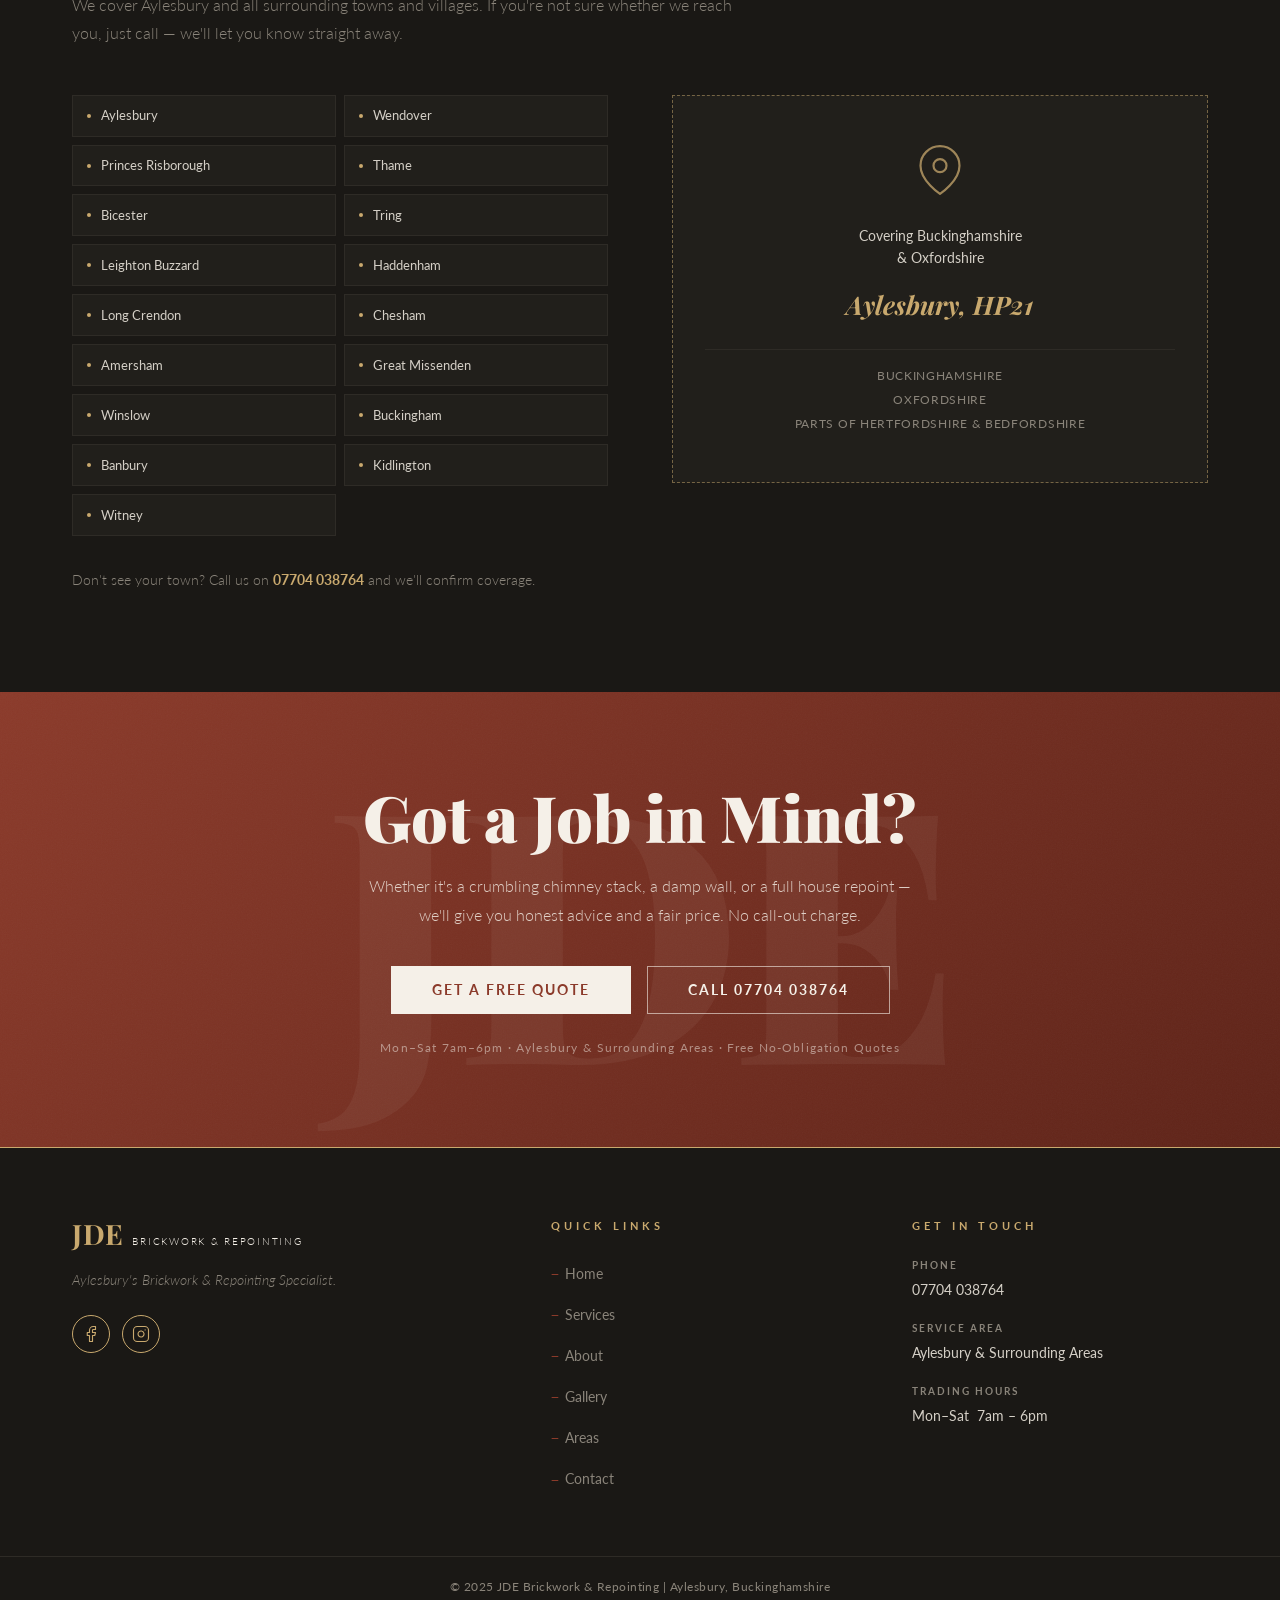
==== commit 3041b7fd: "Add real photos to gallery — replace all 6 placeholders with 11 actual images - Gallery expanded fro" ====
--- a/index.html
+++ b/index.html
@@ -553,53 +553,92 @@
           <p class="gallery__intro">Every job photographed. Every client satisfied. Browse a selection of our completed repointing and brickwork projects across Aylesbury and Buckinghamshire.</p>
         </div>
 
-        <!-- Replace placeholder divs with actual <img> tags when client provides photos -->
         <div class="gallery__grid" role="list">
 
           <div class="gallery-item" role="listitem">
-            <div class="gallery-item__media gallery-item__media--1"></div>
-            <div class="gallery-item__overlay">
-              <span class="gallery-item__label">House Repointing · Aylesbury</span>
-              <span class="gallery-item__view" aria-hidden="true">View Project</span>
-            </div>
-          </div>
-
-          <div class="gallery-item" role="listitem">
-            <div class="gallery-item__media gallery-item__media--2"></div>
-            <div class="gallery-item__overlay">
-              <span class="gallery-item__label">Chimney Repair · Wendover</span>
-              <span class="gallery-item__view" aria-hidden="true">View Project</span>
-            </div>
-          </div>
-
-          <div class="gallery-item" role="listitem">
-            <div class="gallery-item__media gallery-item__media--3"></div>
-            <div class="gallery-item__overlay">
-              <span class="gallery-item__label">Lime Mortar · Period Property</span>
-              <span class="gallery-item__view" aria-hidden="true">View Project</span>
-            </div>
-          </div>
-
-          <div class="gallery-item" role="listitem">
-            <div class="gallery-item__media gallery-item__media--4"></div>
-            <div class="gallery-item__overlay">
-              <span class="gallery-item__label">Garden Wall · Princes Risborough</span>
-              <span class="gallery-item__view" aria-hidden="true">View Project</span>
-            </div>
-          </div>
-
-          <div class="gallery-item" role="listitem">
-            <div class="gallery-item__media gallery-item__media--5"></div>
-            <div class="gallery-item__overlay">
-              <span class="gallery-item__label">Patio Repointing · Thame</span>
-              <span class="gallery-item__view" aria-hidden="true">View Project</span>
-            </div>
-          </div>
-
-          <div class="gallery-item" role="listitem">
-            <div class="gallery-item__media gallery-item__media--6"></div>
-            <div class="gallery-item__overlay">
-              <span class="gallery-item__label">Brickwork Repair · Bicester</span>
+            <img class="gallery-item__media gallery-item__media--1" src="images/chimney%20repoint.jpg" alt="Completed chimney repoint, Aylesbury" loading="lazy">
+            <div class="gallery-item__overlay">
+              <span class="gallery-item__label">Chimney Repoint · Aylesbury</span>
+              <span class="gallery-item__view" aria-hidden="true">View Project</span>
+            </div>
+          </div>
+
+          <div class="gallery-item" role="listitem">
+            <img class="gallery-item__media gallery-item__media--2" src="images/chimney%20repoint%202.jpg" alt="Chimney repoint completed, Buckinghamshire" loading="lazy">
+            <div class="gallery-item__overlay">
+              <span class="gallery-item__label">Chimney Repoint · Buckinghamshire</span>
+              <span class="gallery-item__view" aria-hidden="true">View Project</span>
+            </div>
+          </div>
+
+          <div class="gallery-item" role="listitem">
+            <img class="gallery-item__media gallery-item__media--3" src="images/patio%20repoint.jpg" alt="Sandstone patio laying, Aylesbury" loading="lazy">
+            <div class="gallery-item__overlay">
+              <span class="gallery-item__label">Sandstone Patio · Aylesbury</span>
+              <span class="gallery-item__view" aria-hidden="true">View Project</span>
+            </div>
+          </div>
+
+          <div class="gallery-item" role="listitem">
+            <img class="gallery-item__media gallery-item__media--4" src="images/patio%20repoint2.jpg" alt="Completed sandstone patio, Aylesbury" loading="lazy">
+            <div class="gallery-item__overlay">
+              <span class="gallery-item__label">Sandstone Patio · Completed</span>
+              <span class="gallery-item__view" aria-hidden="true">View Project</span>
+            </div>
+          </div>
+
+          <div class="gallery-item" role="listitem">
+            <img class="gallery-item__media gallery-item__media--5" src="images/verge.jpg" alt="Verge repair, Buckinghamshire" loading="lazy">
+            <div class="gallery-item__overlay">
+              <span class="gallery-item__label">Verge Repair · Buckinghamshire</span>
+              <span class="gallery-item__view" aria-hidden="true">View Project</span>
+            </div>
+          </div>
+
+          <div class="gallery-item" role="listitem">
+            <img class="gallery-item__media gallery-item__media--6" src="images/PHOTO-2026-05-21-07-21-36.jpg" alt="Failed mortar joints requiring repointing" loading="lazy">
+            <div class="gallery-item__overlay">
+              <span class="gallery-item__label">Failed Mortar · Before Repoint</span>
+              <span class="gallery-item__view" aria-hidden="true">View Project</span>
+            </div>
+          </div>
+
+          <div class="gallery-item" role="listitem">
+            <img class="gallery-item__media gallery-item__media--7" src="images/PHOTO-2026-05-21-07-24-52.jpg" alt="Chimney before repointing, on scaffolding" loading="lazy">
+            <div class="gallery-item__overlay">
+              <span class="gallery-item__label">Chimney Restoration · Before</span>
+              <span class="gallery-item__view" aria-hidden="true">View Project</span>
+            </div>
+          </div>
+
+          <div class="gallery-item" role="listitem">
+            <img class="gallery-item__media gallery-item__media--8" src="images/PHOTO-2026-05-21-07-24-51.jpg" alt="Chimney repointing in progress on scaffolding" loading="lazy">
+            <div class="gallery-item__overlay">
+              <span class="gallery-item__label">Chimney Restoration · In Progress</span>
+              <span class="gallery-item__view" aria-hidden="true">View Project</span>
+            </div>
+          </div>
+
+          <div class="gallery-item" role="listitem">
+            <img class="gallery-item__media gallery-item__media--9" src="images/PHOTO-2026-05-21-07-24-50.jpg" alt="Chimney repoint completed, scaffolding" loading="lazy">
+            <div class="gallery-item__overlay">
+              <span class="gallery-item__label">Chimney Restoration · Completed</span>
+              <span class="gallery-item__view" aria-hidden="true">View Project</span>
+            </div>
+          </div>
+
+          <div class="gallery-item" role="listitem">
+            <img class="gallery-item__media gallery-item__media--10" src="images/8079e7d1-a607-43f1-b062-17af2677b2e8.jpg" alt="Close-up of fresh repointing with buff mortar" loading="lazy">
+            <div class="gallery-item__overlay">
+              <span class="gallery-item__label">Repointing Close-Up · Fresh Mortar</span>
+              <span class="gallery-item__view" aria-hidden="true">View Project</span>
+            </div>
+          </div>
+
+          <div class="gallery-item" role="listitem">
+            <img class="gallery-item__media gallery-item__media--11" src="images/f1c67624-25dd-4f64-8625-4b3731c98434.jpg" alt="Brickwork repointing, Buckinghamshire" loading="lazy">
+            <div class="gallery-item__overlay">
+              <span class="gallery-item__label">Brickwork Repoint · Buckinghamshire</span>
               <span class="gallery-item__view" aria-hidden="true">View Project</span>
             </div>
           </div>
--- a/css/components.css
+++ b/css/components.css
@@ -1703,21 +1703,22 @@
 }
 
 /* Varied aspect ratios for masonry feel */
-.gallery-item__media--1 { aspect-ratio: 4/3;  }
-.gallery-item__media--2 { aspect-ratio: 2/3;  }
-.gallery-item__media--3 { aspect-ratio: 1/1;  }
-.gallery-item__media--4 { aspect-ratio: 3/2;  }
-.gallery-item__media--5 { aspect-ratio: 4/3;  }
-.gallery-item__media--6 { aspect-ratio: 3/4;  }
-
-/* --- Placeholder media (replace with <img> when photos arrive) --- */
+.gallery-item__media--1  { aspect-ratio: 2/3;  }
+.gallery-item__media--2  { aspect-ratio: 3/4;  }
+.gallery-item__media--3  { aspect-ratio: 4/3;  }
+.gallery-item__media--4  { aspect-ratio: 4/3;  }
+.gallery-item__media--5  { aspect-ratio: 4/3;  }
+.gallery-item__media--6  { aspect-ratio: 3/4;  }
+.gallery-item__media--7  { aspect-ratio: 3/4;  }
+.gallery-item__media--8  { aspect-ratio: 4/3;  }
+.gallery-item__media--9  { aspect-ratio: 3/4;  }
+.gallery-item__media--10 { aspect-ratio: 2/3;  }
+.gallery-item__media--11 { aspect-ratio: 1/1;  }
+
 .gallery-item__media {
   display: block;
   width: 100%;
-  background-color: #1c1410;
-  background-image:
-    url("data:image/svg+xml,%3Csvg xmlns='http://www.w3.org/2000/svg' width='120' height='56'%3E%3Crect width='120' height='56' fill='%231a1210'/%3E%3Crect x='2' y='2' width='55' height='22' fill='%23211610'/%3E%3Crect x='63' y='2' width='55' height='22' fill='%231f1410'/%3E%3Crect x='-27' y='30' width='55' height='22' fill='%23221710'/%3E%3Crect x='33' y='30' width='55' height='22' fill='%23201510'/%3E%3Crect x='93' y='30' width='55' height='22' fill='%23211610'/%3E%3C/svg%3E");
-  background-size: 120px 56px;
+  object-fit: cover;
   transition: transform 0.45s ease;
 }
 
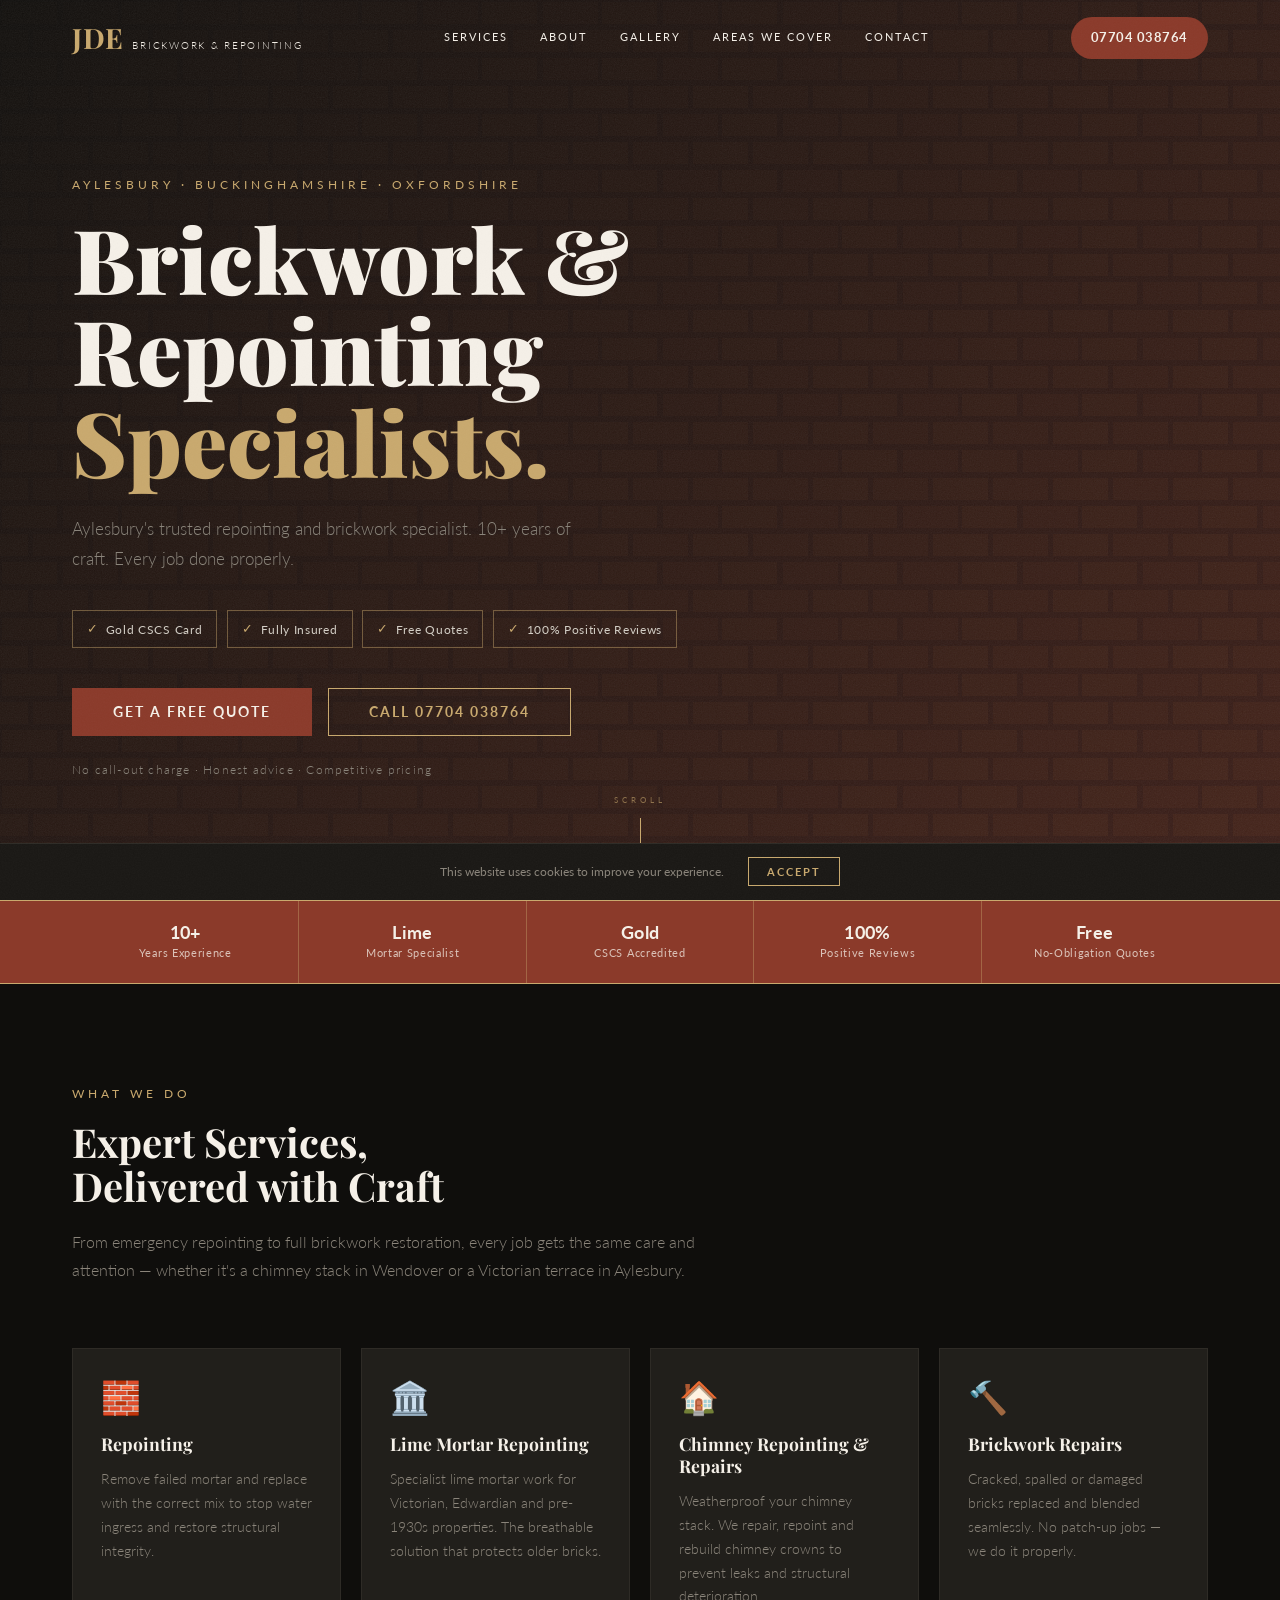
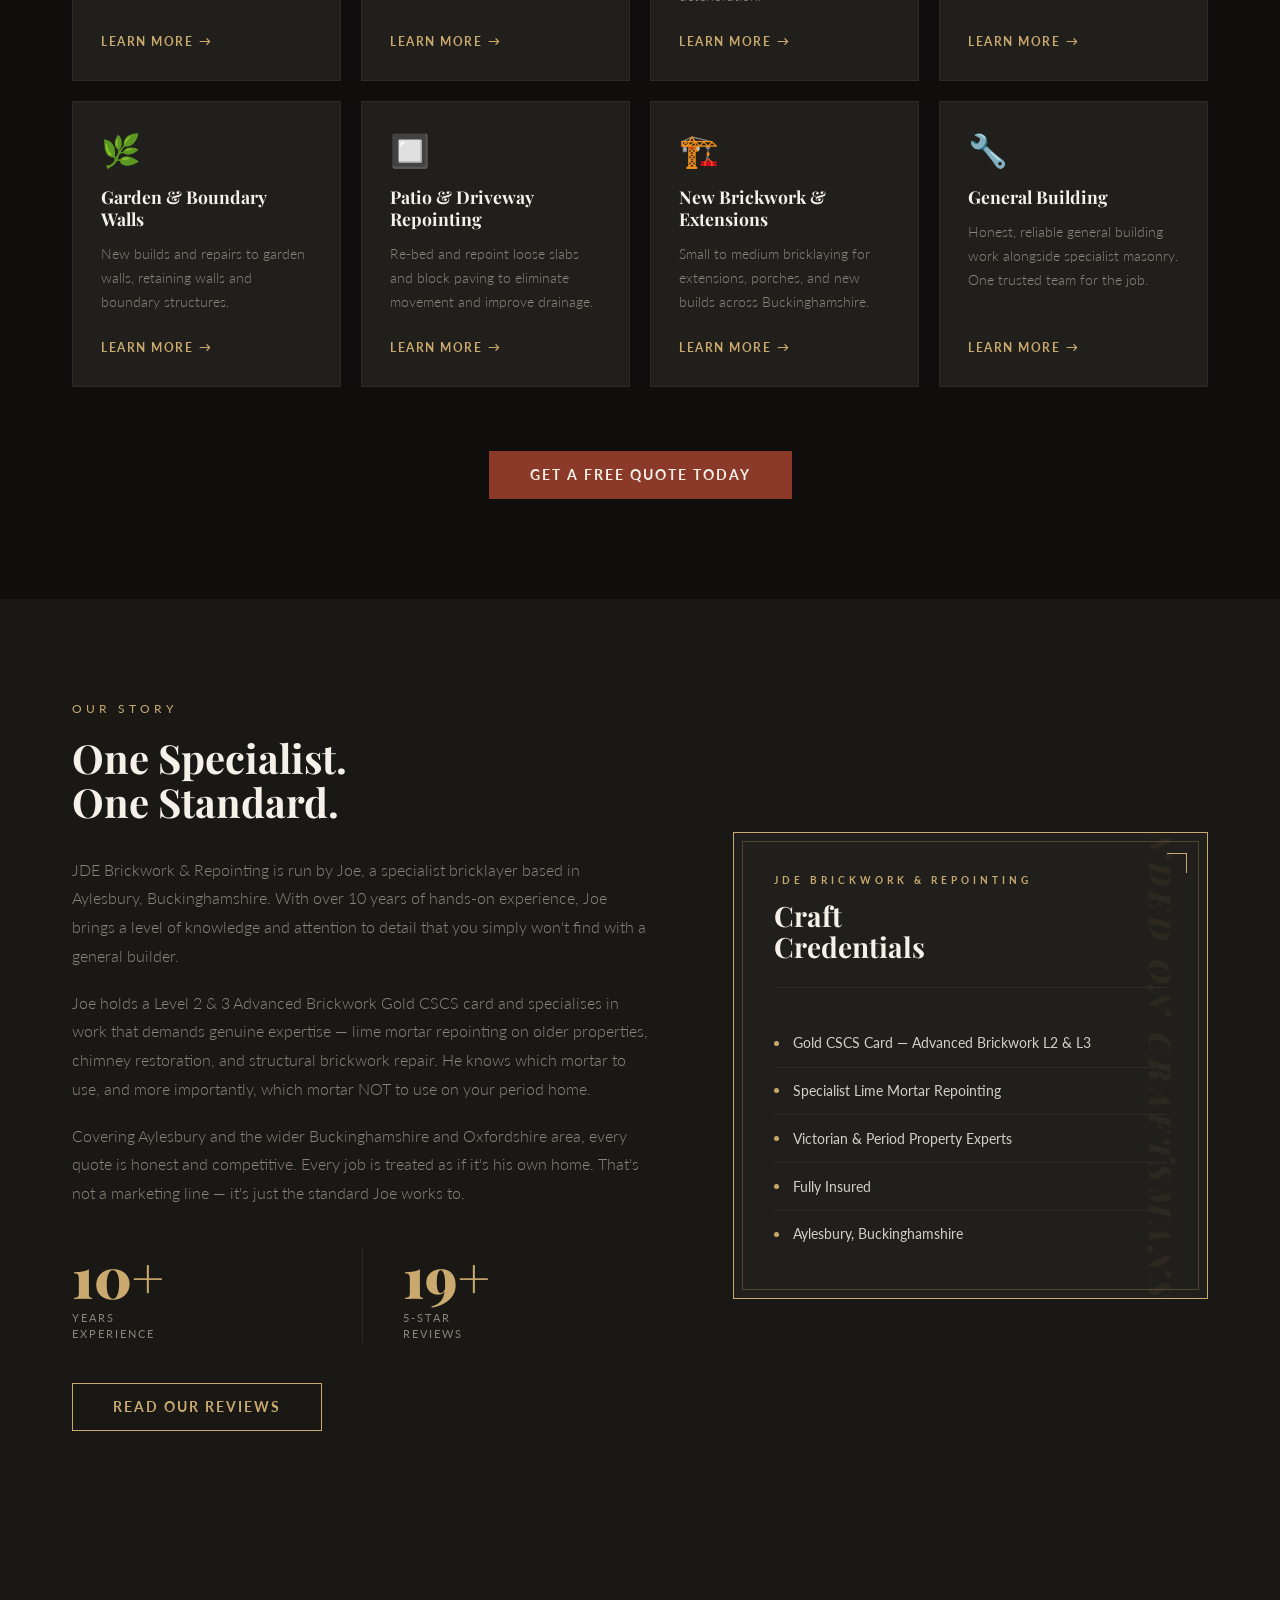
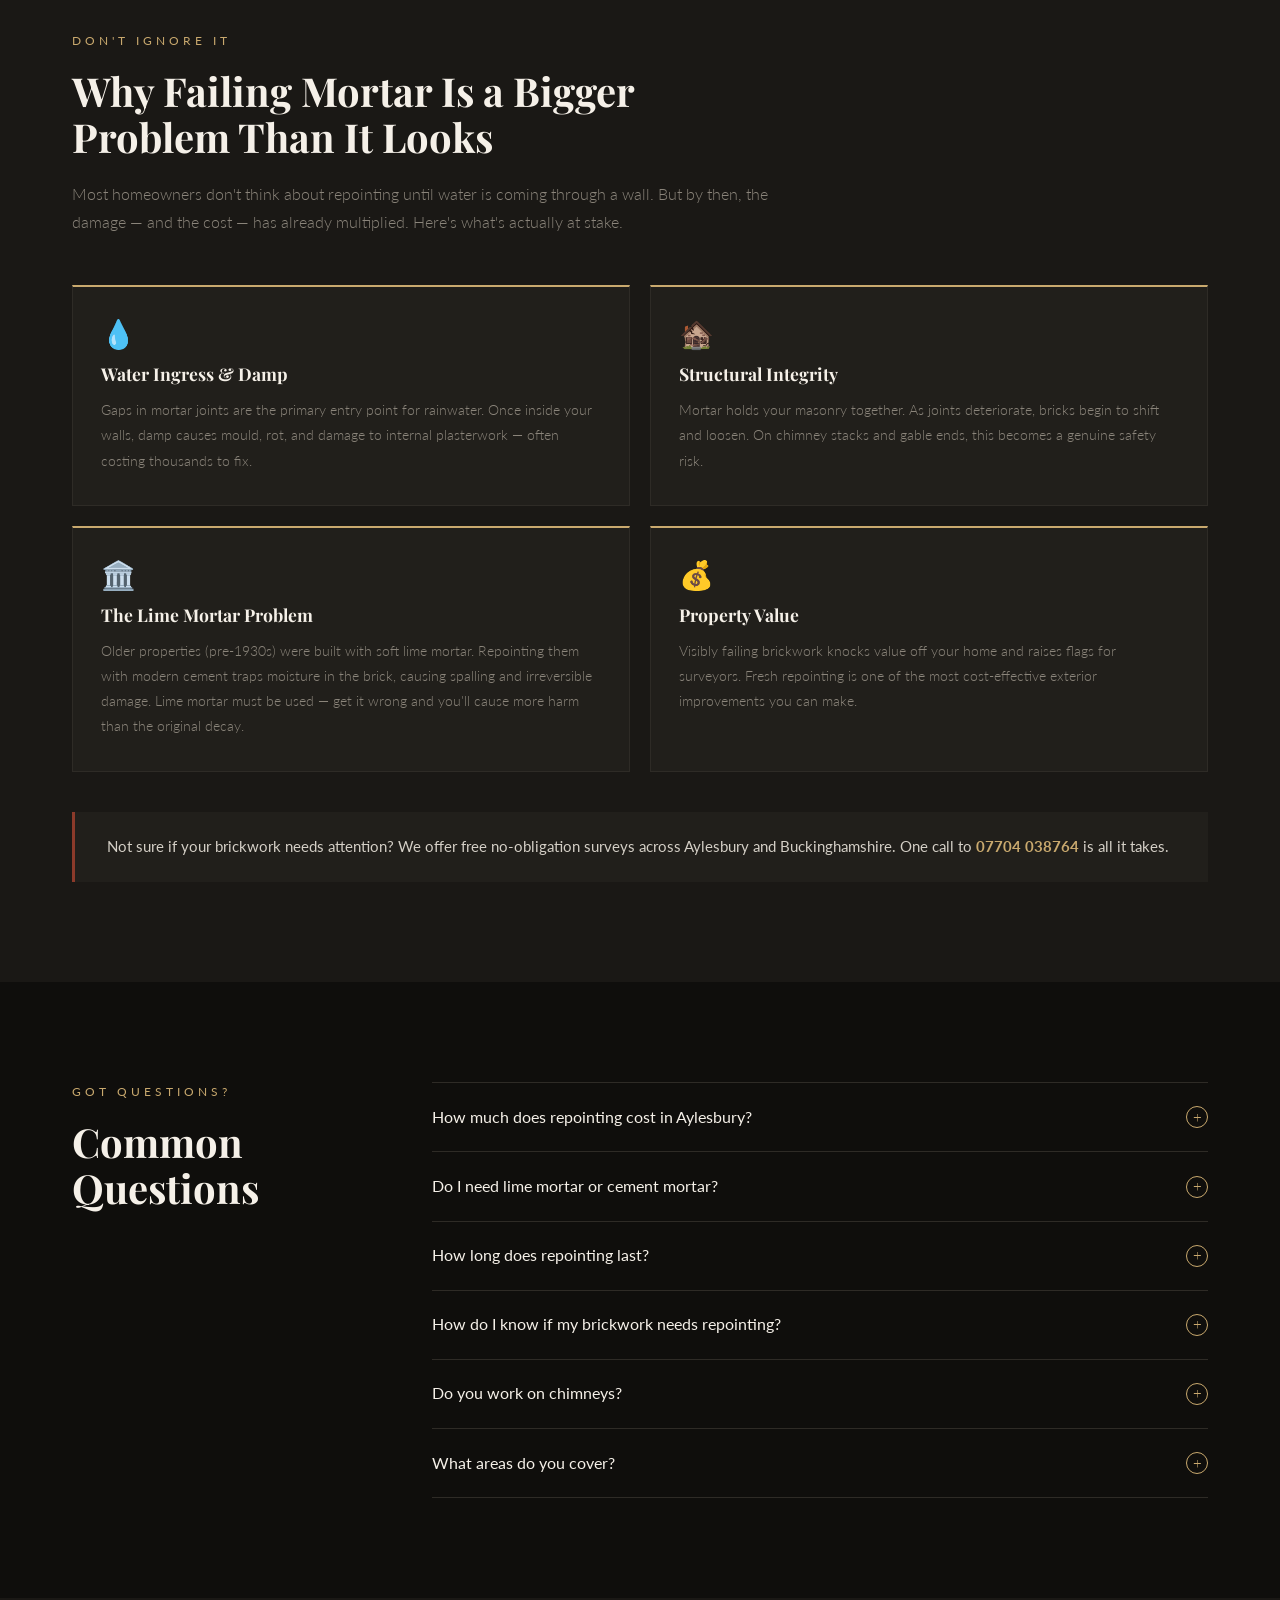
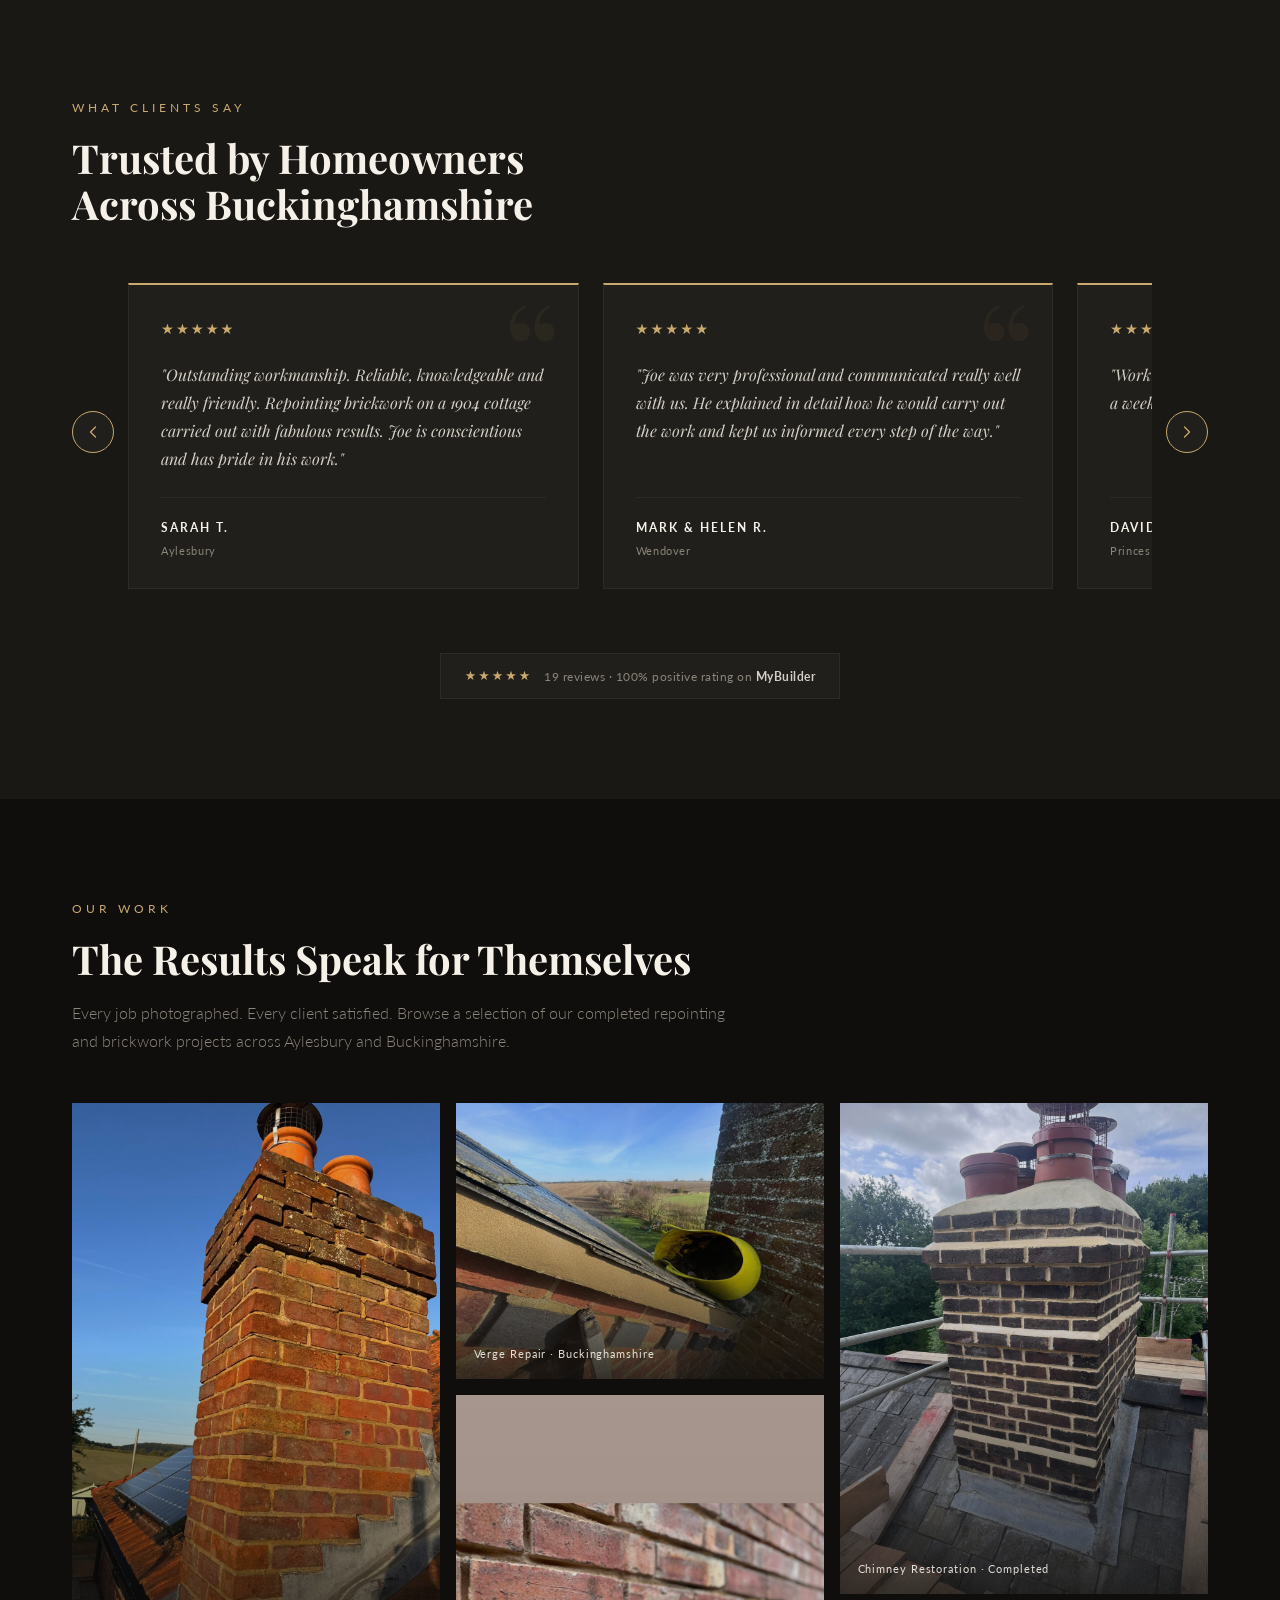
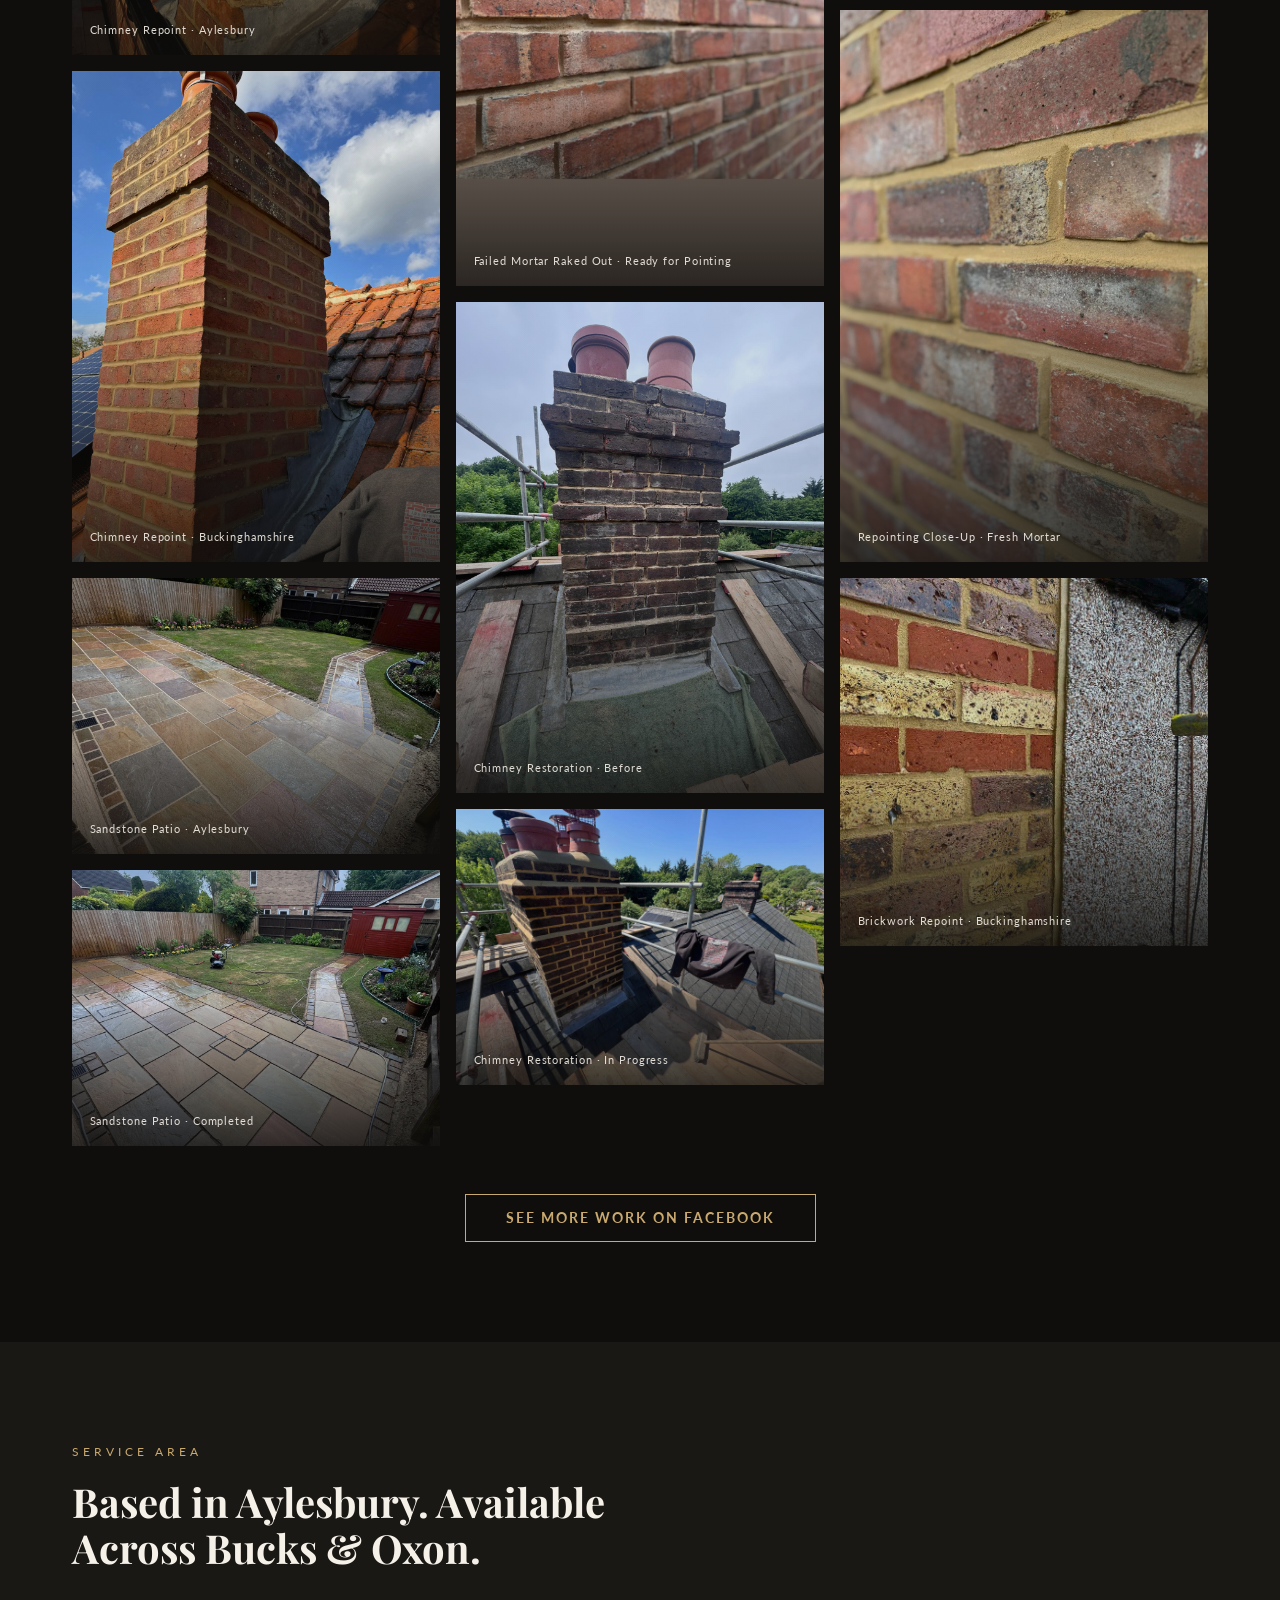
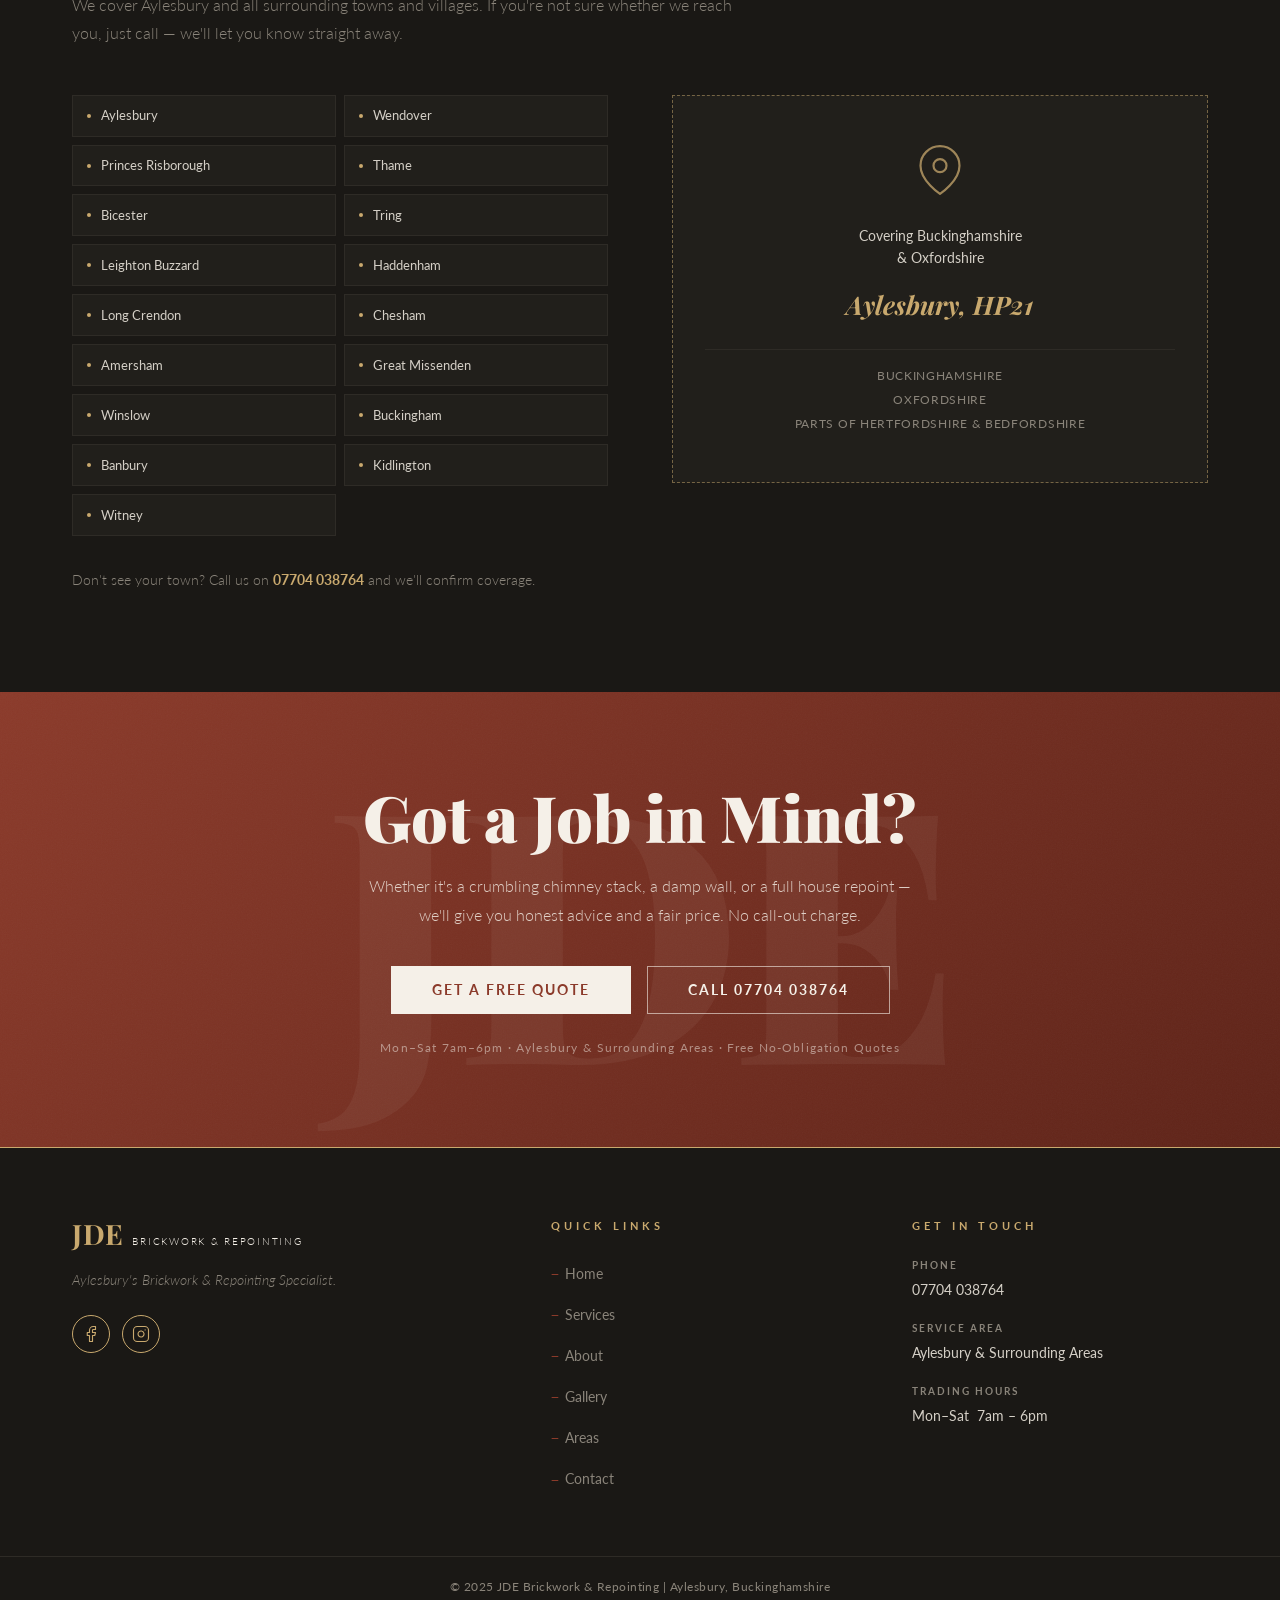
==== commit 4c06fbc8: "Gallery: update failed mortar label, remove View Project hover text https://claude.ai/code/session_0" ====
--- a/index.html
+++ b/index.html
@@ -559,7 +559,6 @@
             <img class="gallery-item__media gallery-item__media--1" src="images/chimney%20repoint.jpg" alt="Completed chimney repoint, Aylesbury" loading="lazy">
             <div class="gallery-item__overlay">
               <span class="gallery-item__label">Chimney Repoint · Aylesbury</span>
-              <span class="gallery-item__view" aria-hidden="true">View Project</span>
             </div>
           </div>
 
@@ -567,7 +566,6 @@
             <img class="gallery-item__media gallery-item__media--2" src="images/chimney%20repoint%202.jpg" alt="Chimney repoint completed, Buckinghamshire" loading="lazy">
             <div class="gallery-item__overlay">
               <span class="gallery-item__label">Chimney Repoint · Buckinghamshire</span>
-              <span class="gallery-item__view" aria-hidden="true">View Project</span>
             </div>
           </div>
 
@@ -575,7 +573,6 @@
             <img class="gallery-item__media gallery-item__media--3" src="images/patio%20repoint.jpg" alt="Sandstone patio laying, Aylesbury" loading="lazy">
             <div class="gallery-item__overlay">
               <span class="gallery-item__label">Sandstone Patio · Aylesbury</span>
-              <span class="gallery-item__view" aria-hidden="true">View Project</span>
             </div>
           </div>
 
@@ -583,7 +580,6 @@
             <img class="gallery-item__media gallery-item__media--4" src="images/patio%20repoint2.jpg" alt="Completed sandstone patio, Aylesbury" loading="lazy">
             <div class="gallery-item__overlay">
               <span class="gallery-item__label">Sandstone Patio · Completed</span>
-              <span class="gallery-item__view" aria-hidden="true">View Project</span>
             </div>
           </div>
 
@@ -591,15 +587,13 @@
             <img class="gallery-item__media gallery-item__media--5" src="images/verge.jpg" alt="Verge repair, Buckinghamshire" loading="lazy">
             <div class="gallery-item__overlay">
               <span class="gallery-item__label">Verge Repair · Buckinghamshire</span>
-              <span class="gallery-item__view" aria-hidden="true">View Project</span>
             </div>
           </div>
 
           <div class="gallery-item" role="listitem">
             <img class="gallery-item__media gallery-item__media--6" src="images/PHOTO-2026-05-21-07-21-36.jpg" alt="Failed mortar joints requiring repointing" loading="lazy">
             <div class="gallery-item__overlay">
-              <span class="gallery-item__label">Failed Mortar · Before Repoint</span>
-              <span class="gallery-item__view" aria-hidden="true">View Project</span>
+              <span class="gallery-item__label">Failed Mortar Raked Out · Ready for Pointing</span>
             </div>
           </div>
 
@@ -607,7 +601,6 @@
             <img class="gallery-item__media gallery-item__media--7" src="images/PHOTO-2026-05-21-07-24-52.jpg" alt="Chimney before repointing, on scaffolding" loading="lazy">
             <div class="gallery-item__overlay">
               <span class="gallery-item__label">Chimney Restoration · Before</span>
-              <span class="gallery-item__view" aria-hidden="true">View Project</span>
             </div>
           </div>
 
@@ -615,7 +608,6 @@
             <img class="gallery-item__media gallery-item__media--8" src="images/PHOTO-2026-05-21-07-24-51.jpg" alt="Chimney repointing in progress on scaffolding" loading="lazy">
             <div class="gallery-item__overlay">
               <span class="gallery-item__label">Chimney Restoration · In Progress</span>
-              <span class="gallery-item__view" aria-hidden="true">View Project</span>
             </div>
           </div>
 
@@ -623,7 +615,6 @@
             <img class="gallery-item__media gallery-item__media--9" src="images/PHOTO-2026-05-21-07-24-50.jpg" alt="Chimney repoint completed, scaffolding" loading="lazy">
             <div class="gallery-item__overlay">
               <span class="gallery-item__label">Chimney Restoration · Completed</span>
-              <span class="gallery-item__view" aria-hidden="true">View Project</span>
             </div>
           </div>
 
@@ -631,7 +622,6 @@
             <img class="gallery-item__media gallery-item__media--10" src="images/8079e7d1-a607-43f1-b062-17af2677b2e8.jpg" alt="Close-up of fresh repointing with buff mortar" loading="lazy">
             <div class="gallery-item__overlay">
               <span class="gallery-item__label">Repointing Close-Up · Fresh Mortar</span>
-              <span class="gallery-item__view" aria-hidden="true">View Project</span>
             </div>
           </div>
 
@@ -639,7 +629,6 @@
             <img class="gallery-item__media gallery-item__media--11" src="images/f1c67624-25dd-4f64-8625-4b3731c98434.jpg" alt="Brickwork repointing, Buckinghamshire" loading="lazy">
             <div class="gallery-item__overlay">
               <span class="gallery-item__label">Brickwork Repoint · Buckinghamshire</span>
-              <span class="gallery-item__view" aria-hidden="true">View Project</span>
             </div>
           </div>
 
